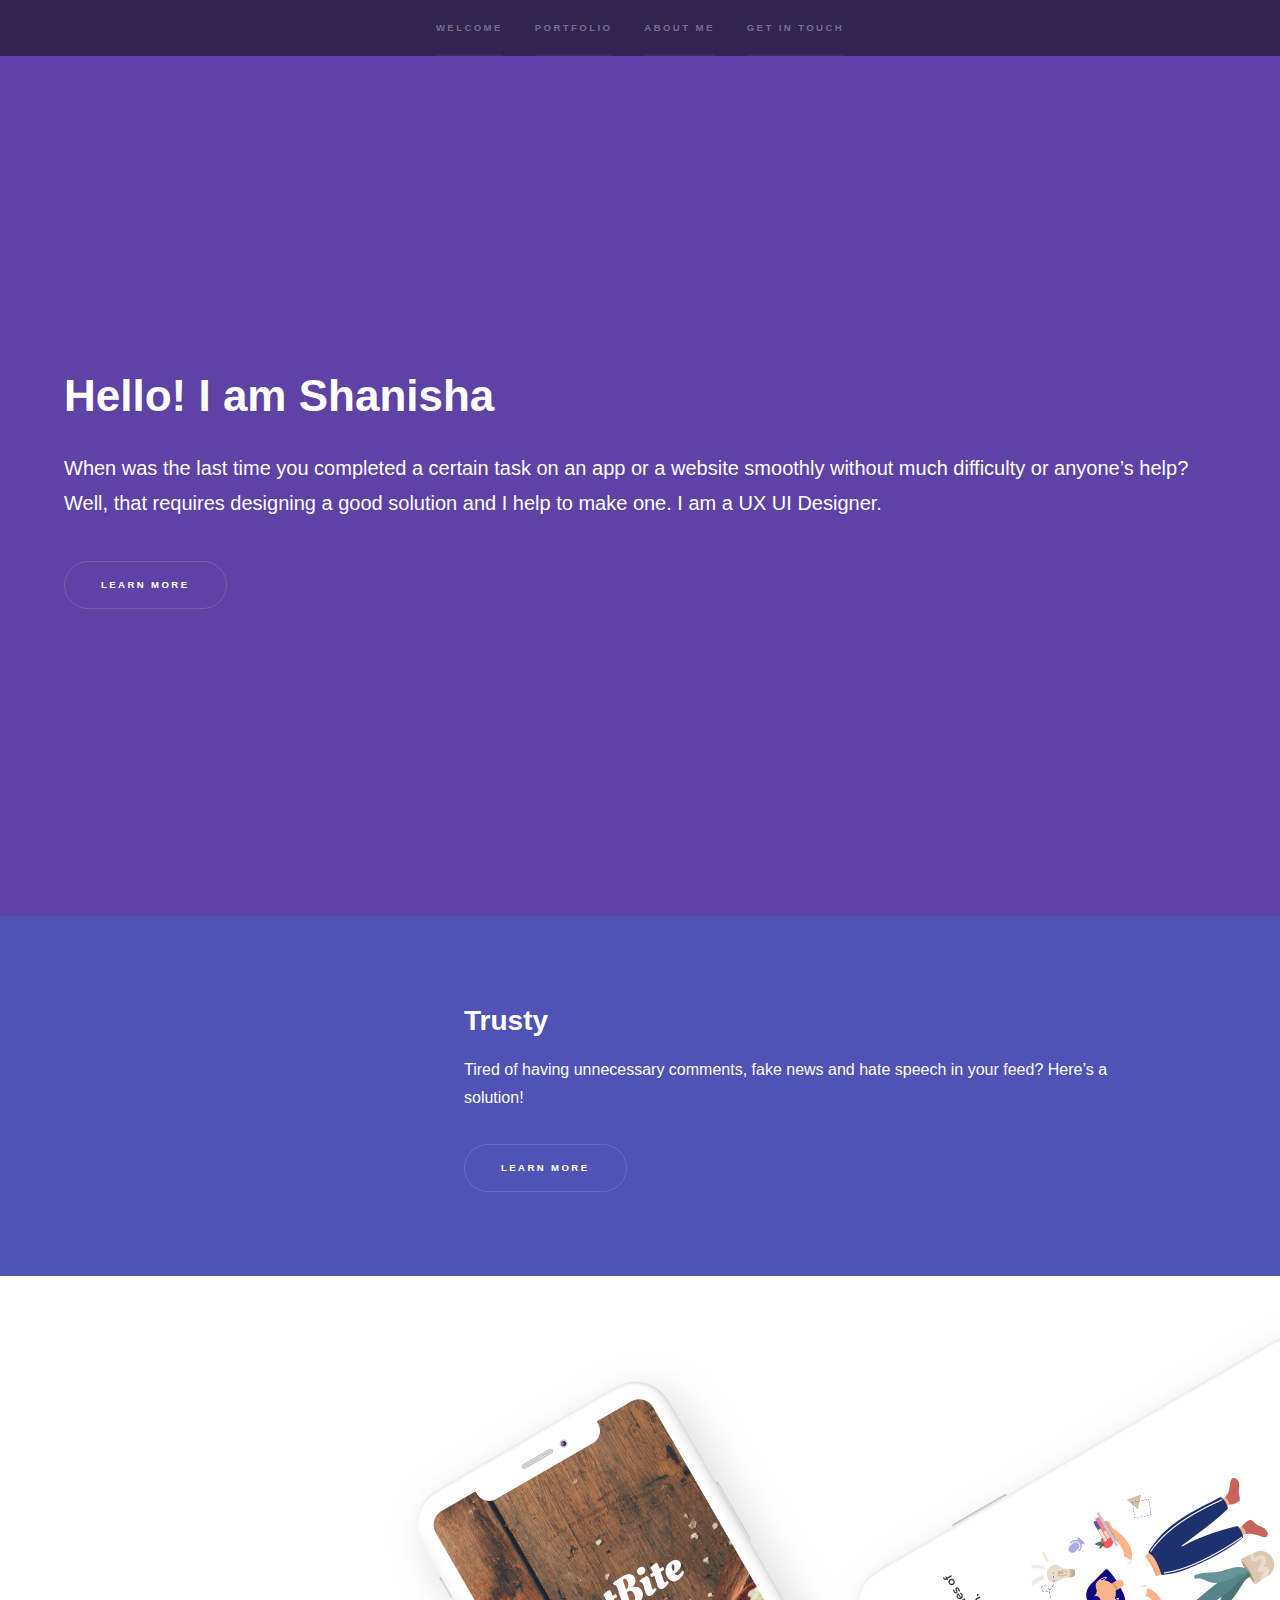
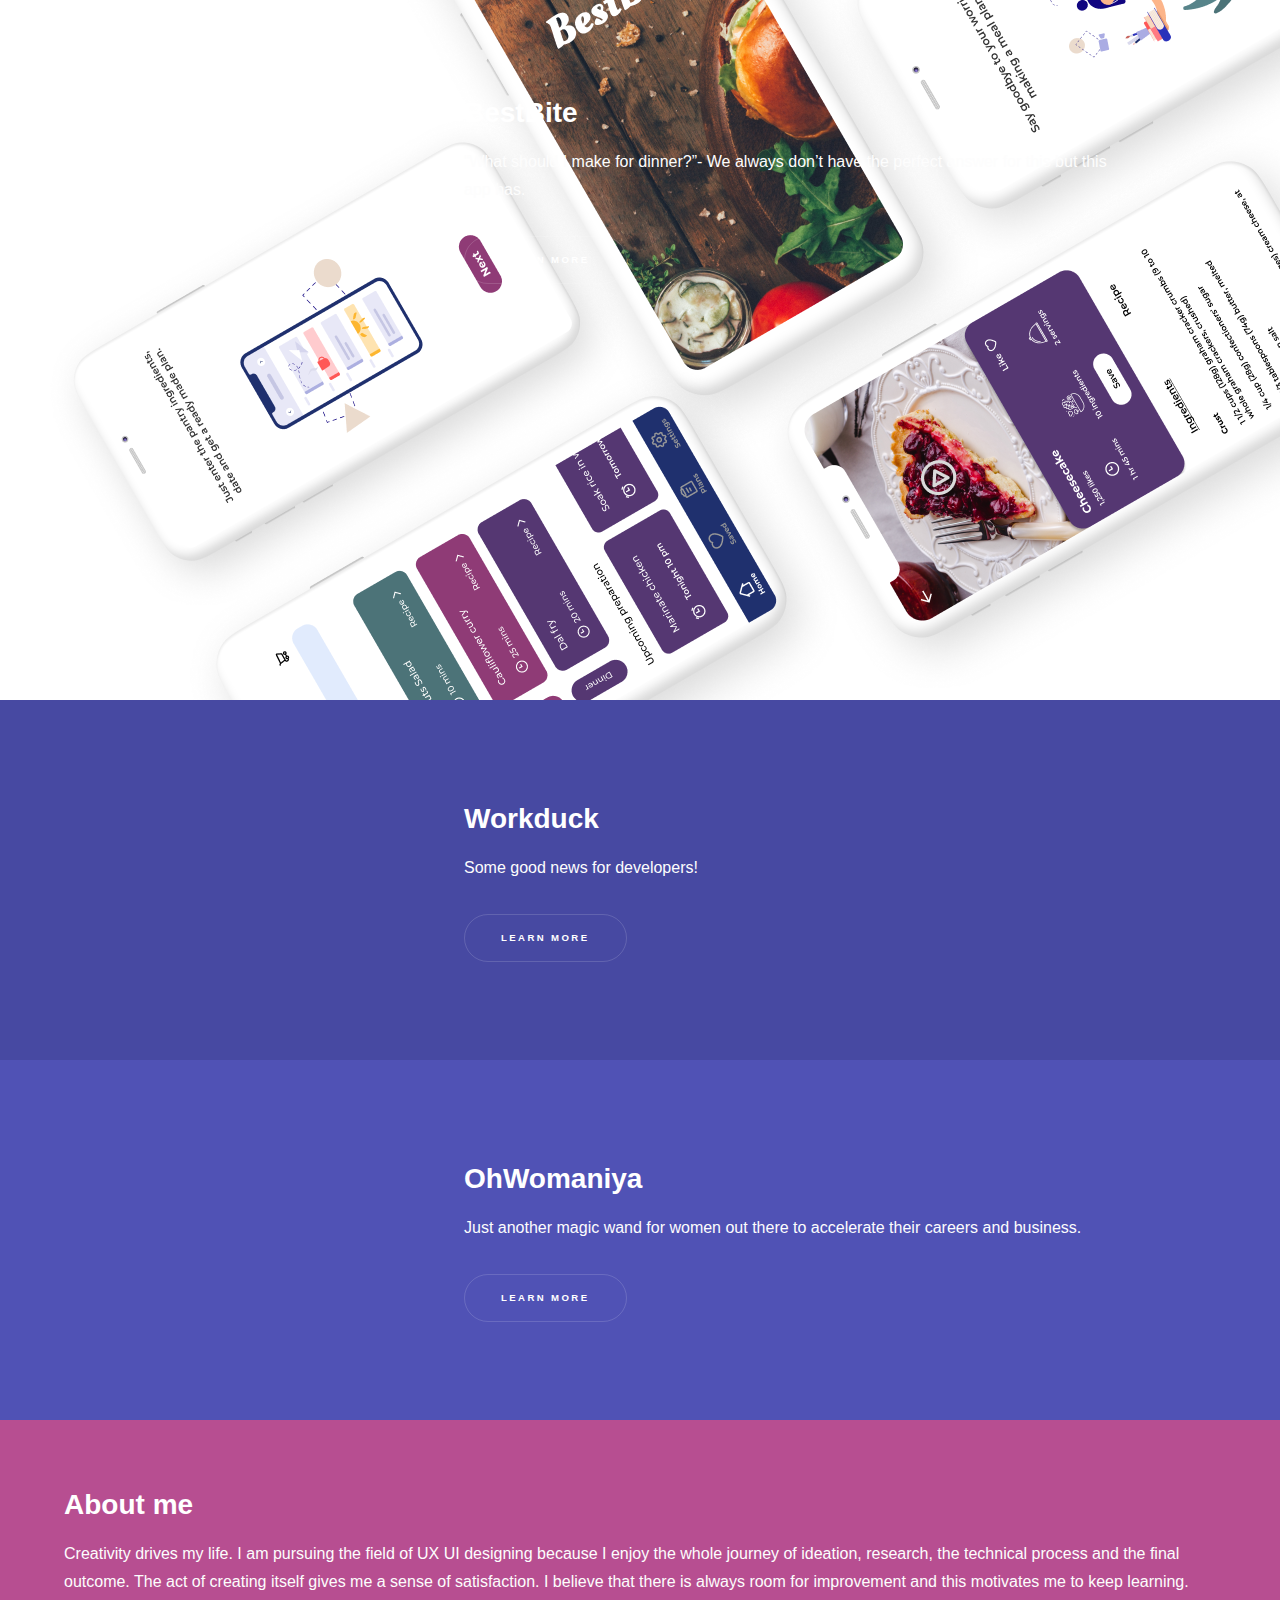
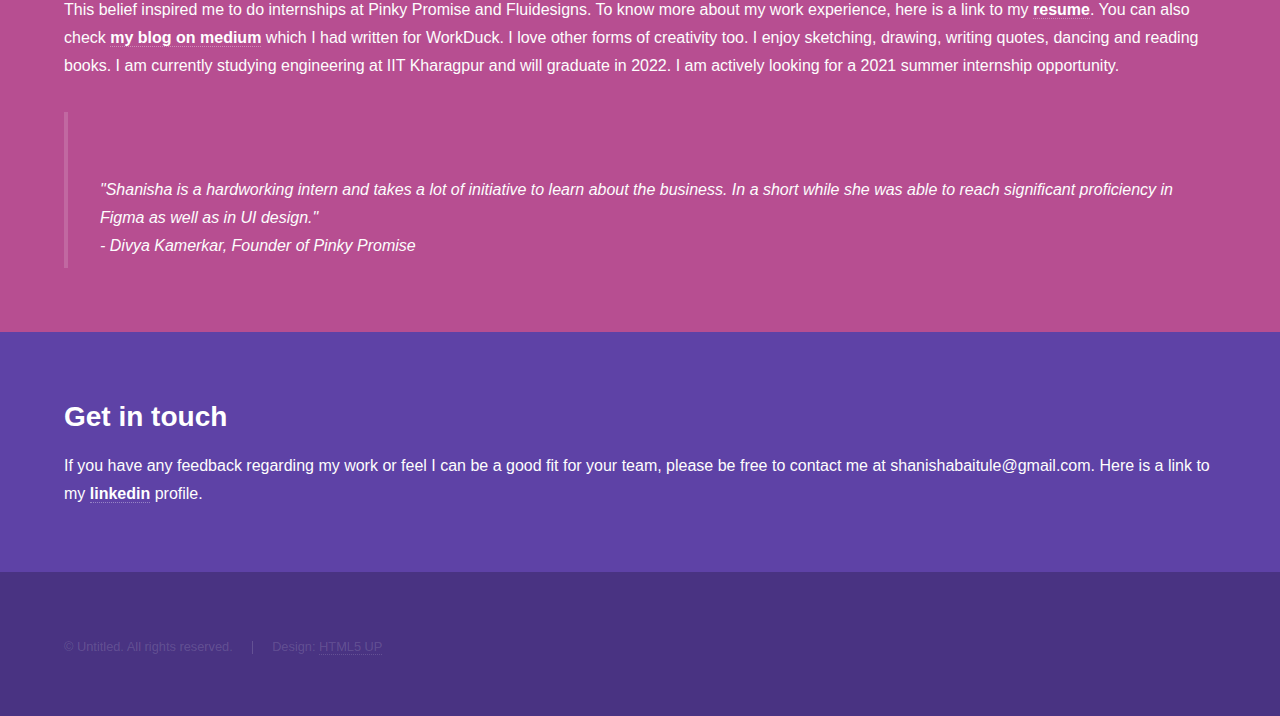
==== index.html @ c1f97429 "Update index.html" ====
<!DOCTYPE HTML>
<!--
	Hyperspace by HTML5 UP
	html5up.net | @n33co
	Free for personal and commercial use under the CCA 3.0 license (html5up.net/license)
-->
<html>
	<head>
		<title>Shanisha Baitule</title>
		<meta charset="utf-8" />
		<meta name="viewport" content="width=device-width, initial-scale=1" />
		<!--[if lte IE 8]><script src="assets/js/ie/html5shiv.js"></script><![endif]-->
		<link rel="stylesheet" href="assets/css/main.css" />
		<!--[if lte IE 9]><link rel="stylesheet" href="assets/css/ie9.css" /><![endif]-->
		<!--[if lte IE 8]><link rel="stylesheet" href="assets/css/ie8.css" /><![endif]-->
	</head>
	<body>

		<!-- Sidebar -->
			<section id="sidebar">
				<div class="inner">
					<nav>
						<ul>
							<li><a href="#intro">Welcome</a></li>
							<li><a href="#one">Portfolio</a></li>
							<li><a href="#two">About me</a></li>
							<li><a href="#three">Get in touch</a></li>
						</ul>
					</nav>
				</div>
			</section>

		<!-- Wrapper -->
			<div id="wrapper">

				<!-- Intro -->
					<section id="intro" class="wrapper style1 fullscreen fade-up">
						<div class="inner"> 
							<h1>Hello! I am Shanisha</h1>
							<p>When was the last time you completed a certain task on an app or a website smoothly without much difficulty or anyone’s help? Well, that requires designing a good solution and I help to make one. I am a UX UI Designer.</p>
							<ul class="actions">
								<li><a href="#one" class="button scrolly">Learn more</a></li>
							</ul>
						</div>
					</section>

				<!-- One -->
					<section id="one" class="wrapper style2 spotlights">
						<section>
							<a href="Trusty.html" class="image"><img src="images/HomeTrusty.jpg" alt="" data-position="center center" /></a>
							<div class="content">
								<div class="inner">
									<h2>Trusty</h2>
									<p>Tired of having unnecessary comments, fake news and hate speech in your feed? Here’s a solution!</p>
									<ul class="actions">
										<li><a href="Trusty.html" class="button">Learn more</a></li>
									</ul>
								</div>
							</div>
						</section>
						<section>
							<a href="BestBite.html"  class="image"><img src="images/App1.png" alt="" data-position="top center" /></a>
							<div class="content">
								<div class="inner">
									<h2>BestBite</h2>
									<p>“What should I make for dinner?”- We always don’t have the perfect answer for this but this app has.</p>
									<ul class="actions">
										<li><a href="BestBite.html" class="button">Learn more</a></li>
									</ul>
								</div>
							</div>
						</section>
						<section>
							<a href="WorkDuck.html" class="image"><img src="images/Macbook White (1).png" alt="" data-position="right" /></a>
							<div class="content">
								<div class="inner">
									<h2>Workduck</h2>
									<p>Some good news for developers!</p>
									<ul class="actions">
										<li><a href="Workduck.html" class="button">Learn more</a></li>
									</ul>
								</div>
							</div>
						</section>
						<section>
							<a href="OhWomaniya.html" class="image"><img src="images/OhWomaniya1.png" alt="" data-position="right" /></a>
							<div class="content">
								<div class="inner">
									<h2>OhWomaniya</h2>
									<p>Just another magic wand for women out there to accelerate their careers and business.</p>
									<ul class="actions">
										<li><a href="OhWomaniya.html" class="button">Learn more</a></li>
									</ul>
								</div>
							</div>
						</section>
					</section>

				<!-- Two -->
					<section id="two" class="wrapper style3 fade-up">
						<div class="inner">
							<h2>About me</h2>
							<p> Creativity drives my life.  I am pursuing the field of UX UI designing because I enjoy the whole journey of ideation, research, the technical process and the final outcome. The act of creating itself gives me a sense of satisfaction. I believe that there is always room for improvement and this motivates me to keep learning. This belief inspired me to do internships at Pinky Promise and Fluidesigns. To know more about my work experience, here is a link to my <a href="https://drive.google.com/file/d/1sDcihsfJRDYc0q8A2sJKr-WBlS_0KvGl/view?usp=sharing" target= "_blank"><b>resume</b></a>. You can also check <a href= https://medium.com/workduck-in/a-quick-checklist-for-ui-ad229005884d target= "_blank"><b>my blog on medium</b></a> which I had written for WorkDuck. I love other forms of creativity too. I enjoy sketching, drawing, writing quotes, dancing and reading books.
  I am currently studying engineering at IIT Kharagpur and will graduate in 2022. I am actively looking for a 2021 summer internship opportunity.</p>
							<blockquote><br></br>"Shanisha is a hardworking intern and takes a lot of initiative to learn about the business. In a short while she was able to reach significant proficiency in Figma as well as in UI design." <br> - Divya Kamerkar, Founder of Pinky Promise </br>
									</blockquote>
						</div>
					</section>

				<!-- Three -->
					<section id="three" class="wrapper style1 fade-up">
						<div class="inner">
							<h2>Get in touch</h2>
							<p>If you have any feedback regarding my work or feel I can be a good fit for your team, please be free to contact me at shanishabaitule@gmail.com. Here is a link to my <a href="https://www.linkedin.com/in/shanisha-baitule-70293215b/" target="_blank"><b>linkedin</b></a> profile.</p>
							
						</div>
					</section>

			</div>

		<!-- Footer -->
			<footer id="footer" class="wrapper style1-alt">
				<div class="inner">
					<ul class="menu">
						<li>&copy; Untitled. All rights reserved.</li><li>Design: <a href="http://html5up.net">HTML5 UP</a></li>
					</ul>
				</div>
			</footer>

		<!-- Scripts -->
			<script src="assets/js/jquery.min.js"></script>
			<script src="assets/js/jquery.scrollex.min.js"></script>
			<script src="assets/js/jquery.scrolly.min.js"></script>
			<script src="assets/js/skel.min.js"></script>
			<script src="assets/js/util.js"></script>
			<!--[if lte IE 8]><script src="assets/js/ie/respond.min.js"></script><![endif]-->
			<script src="assets/js/main.js"></script>

	</body>
</html>
---- assets/css/main.css ----
@import url(font-awesome.min.css);

/*
	Hyperspace by HTML5 UP
	html5up.net | @n33co
	Free for personal and commercial use under the CCA 3.0 license (html5up.net/license)
*/

/* Reset */

	html, body, div, span, applet, object, iframe, h1, h2, h3, h4, h5, h6, p, blockquote, pre, a, abbr, acronym, address, big, cite, code, del, dfn, em, img, ins, kbd, q, s, samp, small, strike, strong, sub, sup, tt, var, b, u, i, center, dl, dt, dd, ol, ul, li, fieldset, form, label, legend, table, caption, tbody, tfoot, thead, tr, th, td, article, aside, canvas, details, embed, figure, figcaption, footer, header, hgroup, menu, nav, output, ruby, section, summary, time, mark, audio, video {
		margin: 0;
		padding: 0;
		border: 0;
		font-size: 100%;
		font: inherit;
		vertical-align: baseline;
	}

	article, aside, details, figcaption, figure, footer, header, hgroup, menu, nav, section {
		display: block;
	}

	body {
		line-height: 1;
	}

	ol, ul {
		list-style: none;
	}

	blockquote, q {
		quotes: none;
	}

	blockquote:before, blockquote:after, q:before, q:after {
		content: '';
		content: none;
	}

	table {
		border-collapse: collapse;
		border-spacing: 0;
	}

	body {
		-webkit-text-size-adjust: none;
	}

/* Box Model */

	*, *:before, *:after {
		-moz-box-sizing: border-box;
		-webkit-box-sizing: border-box;
		box-sizing: border-box;
	}

/* Grid */

	.row {
		border-bottom: solid 1px transparent;
		-moz-box-sizing: border-box;
		-webkit-box-sizing: border-box;
		box-sizing: border-box;
	}

	.row > * {
		float: left;
		-moz-box-sizing: border-box;
		-webkit-box-sizing: border-box;
		box-sizing: border-box;
	}

	.row:after, .row:before {
		content: '';
		display: block;
		clear: both;
		height: 0;
	}

	.row.uniform > * > :first-child {
		margin-top: 0;
	}

	.row.uniform > * > :last-child {
		margin-bottom: 0;
	}

	.row.\30 \25 > * {
		padding: 0 0 0 0em;
	}

	.row.\30 \25 {
		margin: 0 0 -1px 0em;
	}

	.row.uniform.\30 \25 > * {
		padding: 0em 0 0 0em;
	}

	.row.uniform.\30 \25 {
		margin: 0em 0 -1px 0em;
	}

	.row > * {
		padding: 0 0 0 1.5em;
	}

	.row {
		margin: 0 0 -1px -1.5em;
	}

	.row.uniform > * {
		padding: 1.5em 0 0 1.5em;
	}

	.row.uniform {
		margin: -1.5em 0 -1px -1.5em;
	}

	.row.\32 00\25 > * {
		padding: 0 0 0 3em;
	}

	.row.\32 00\25 {
		margin: 0 0 -1px -3em;
	}

	.row.uniform.\32 00\25 > * {
		padding: 3em 0 0 3em;
	}

	.row.uniform.\32 00\25 {
		margin: -3em 0 -1px -3em;
	}

	.row.\31 50\25 > * {
		padding: 0 0 0 2.25em;
	}

	.row.\31 50\25 {
		margin: 0 0 -1px -2.25em;
	}

	.row.uniform.\31 50\25 > * {
		padding: 2.25em 0 0 2.25em;
	}

	.row.uniform.\31 50\25 {
		margin: -2.25em 0 -1px -2.25em;
	}

	.row.\35 0\25 > * {
		padding: 0 0 0 0.75em;
	}

	.row.\35 0\25 {
		margin: 0 0 -1px -0.75em;
	}

	.row.uniform.\35 0\25 > * {
		padding: 0.75em 0 0 0.75em;
	}

	.row.uniform.\35 0\25 {
		margin: -0.75em 0 -1px -0.75em;
	}

	.row.\32 5\25 > * {
		padding: 0 0 0 0.375em;
	}

	.row.\32 5\25 {
		margin: 0 0 -1px -0.375em;
	}

	.row.uniform.\32 5\25 > * {
		padding: 0.375em 0 0 0.375em;
	}

	.row.uniform.\32 5\25 {
		margin: -0.375em 0 -1px -0.375em;
	}

	.\31 2u, .\31 2u\24 {
		width: 100%;
		clear: none;
		margin-left: 0;
	}

	.\31 1u, .\31 1u\24 {
		width: 91.6666666667%;
		clear: none;
		margin-left: 0;
	}

	.\31 0u, .\31 0u\24 {
		width: 83.3333333333%;
		clear: none;
		margin-left: 0;
	}

	.\39 u, .\39 u\24 {
		width: 75%;
		clear: none;
		margin-left: 0;
	}

	.\38 u, .\38 u\24 {
		width: 66.6666666667%;
		clear: none;
		margin-left: 0;
	}

	.\37 u, .\37 u\24 {
		width: 58.3333333333%;
		clear: none;
		margin-left: 0;
	}

	.\36 u, .\36 u\24 {
		width: 50%;
		clear: none;
		margin-left: 0;
	}

	.\35 u, .\35 u\24 {
		width: 41.6666666667%;
		clear: none;
		margin-left: 0;
	}

	.\34 u, .\34 u\24 {
		width: 33.3333333333%;
		clear: none;
		margin-left: 0;
	}

	.\33 u, .\33 u\24 {
		width: 25%;
		clear: none;
		margin-left: 0;
	}

	.\32 u, .\32 u\24 {
		width: 16.6666666667%;
		clear: none;
		margin-left: 0;
	}

	.\31 u, .\31 u\24 {
		width: 8.3333333333%;
		clear: none;
		margin-left: 0;
	}

	.\31 2u\24 + *,
	.\31 1u\24 + *,
	.\31 0u\24 + *,
	.\39 u\24 + *,
	.\38 u\24 + *,
	.\37 u\24 + *,
	.\36 u\24 + *,
	.\35 u\24 + *,
	.\34 u\24 + *,
	.\33 u\24 + *,
	.\32 u\24 + *,
	.\31 u\24 + * {
		clear: left;
	}

	.\-11u {
		margin-left: 91.66667%;
	}

	.\-10u {
		margin-left: 83.33333%;
	}

	.\-9u {
		margin-left: 75%;
	}

	.\-8u {
		margin-left: 66.66667%;
	}

	.\-7u {
		margin-left: 58.33333%;
	}

	.\-6u {
		margin-left: 50%;
	}

	.\-5u {
		margin-left: 41.66667%;
	}

	.\-4u {
		margin-left: 33.33333%;
	}

	.\-3u {
		margin-left: 25%;
	}

	.\-2u {
		margin-left: 16.66667%;
	}

	.\-1u {
		margin-left: 8.33333%;
	}

	@media screen and (max-width: 1680px) {

		.row > * {
			padding: 0 0 0 1.5em;
		}

		.row {
			margin: 0 0 -1px -1.5em;
		}

		.row.uniform > * {
			padding: 1.5em 0 0 1.5em;
		}

		.row.uniform {
			margin: -1.5em 0 -1px -1.5em;
		}

		.row.\32 00\25 > * {
			padding: 0 0 0 3em;
		}

		.row.\32 00\25 {
			margin: 0 0 -1px -3em;
		}

		.row.uniform.\32 00\25 > * {
			padding: 3em 0 0 3em;
		}

		.row.uniform.\32 00\25 {
			margin: -3em 0 -1px -3em;
		}

		.row.\31 50\25 > * {
			padding: 0 0 0 2.25em;
		}

		.row.\31 50\25 {
			margin: 0 0 -1px -2.25em;
		}

		.row.uniform.\31 50\25 > * {
			padding: 2.25em 0 0 2.25em;
		}

		.row.uniform.\31 50\25 {
			margin: -2.25em 0 -1px -2.25em;
		}

		.row.\35 0\25 > * {
			padding: 0 0 0 0.75em;
		}

		.row.\35 0\25 {
			margin: 0 0 -1px -0.75em;
		}

		.row.uniform.\35 0\25 > * {
			padding: 0.75em 0 0 0.75em;
		}

		.row.uniform.\35 0\25 {
			margin: -0.75em 0 -1px -0.75em;
		}

		.row.\32 5\25 > * {
			padding: 0 0 0 0.375em;
		}

		.row.\32 5\25 {
			margin: 0 0 -1px -0.375em;
		}

		.row.uniform.\32 5\25 > * {
			padding: 0.375em 0 0 0.375em;
		}

		.row.uniform.\32 5\25 {
			margin: -0.375em 0 -1px -0.375em;
		}

		.\31 2u\28xlarge\29, .\31 2u\24\28xlarge\29 {
			width: 100%;
			clear: none;
			margin-left: 0;
		}

		.\31 1u\28xlarge\29, .\31 1u\24\28xlarge\29 {
			width: 91.6666666667%;
			clear: none;
			margin-left: 0;
		}

		.\31 0u\28xlarge\29, .\31 0u\24\28xlarge\29 {
			width: 83.3333333333%;
			clear: none;
			margin-left: 0;
		}

		.\39 u\28xlarge\29, .\39 u\24\28xlarge\29 {
			width: 75%;
			clear: none;
			margin-left: 0;
		}

		.\38 u\28xlarge\29, .\38 u\24\28xlarge\29 {
			width: 66.6666666667%;
			clear: none;
			margin-left: 0;
		}

		.\37 u\28xlarge\29, .\37 u\24\28xlarge\29 {
			width: 58.3333333333%;
			clear: none;
			margin-left: 0;
		}

		.\36 u\28xlarge\29, .\36 u\24\28xlarge\29 {
			width: 50%;
			clear: none;
			margin-left: 0;
		}

		.\35 u\28xlarge\29, .\35 u\24\28xlarge\29 {
			width: 41.6666666667%;
			clear: none;
			margin-left: 0;
		}

		.\34 u\28xlarge\29, .\34 u\24\28xlarge\29 {
			width: 33.3333333333%;
			clear: none;
			margin-left: 0;
		}

		.\33 u\28xlarge\29, .\33 u\24\28xlarge\29 {
			width: 25%;
			clear: none;
			margin-left: 0;
		}

		.\32 u\28xlarge\29, .\32 u\24\28xlarge\29 {
			width: 16.6666666667%;
			clear: none;
			margin-left: 0;
		}

		.\31 u\28xlarge\29, .\31 u\24\28xlarge\29 {
			width: 8.3333333333%;
			clear: none;
			margin-left: 0;
		}

		.\31 2u\24\28xlarge\29 + *,
		.\31 1u\24\28xlarge\29 + *,
		.\31 0u\24\28xlarge\29 + *,
		.\39 u\24\28xlarge\29 + *,
		.\38 u\24\28xlarge\29 + *,
		.\37 u\24\28xlarge\29 + *,
		.\36 u\24\28xlarge\29 + *,
		.\35 u\24\28xlarge\29 + *,
		.\34 u\24\28xlarge\29 + *,
		.\33 u\24\28xlarge\29 + *,
		.\32 u\24\28xlarge\29 + *,
		.\31 u\24\28xlarge\29 + * {
			clear: left;
		}

		.\-11u\28xlarge\29 {
			margin-left: 91.66667%;
		}

		.\-10u\28xlarge\29 {
			margin-left: 83.33333%;
		}

		.\-9u\28xlarge\29 {
			margin-left: 75%;
		}

		.\-8u\28xlarge\29 {
			margin-left: 66.66667%;
		}

		.\-7u\28xlarge\29 {
			margin-left: 58.33333%;
		}

		.\-6u\28xlarge\29 {
			margin-left: 50%;
		}

		.\-5u\28xlarge\29 {
			margin-left: 41.66667%;
		}

		.\-4u\28xlarge\29 {
			margin-left: 33.33333%;
		}

		.\-3u\28xlarge\29 {
			margin-left: 25%;
		}

		.\-2u\28xlarge\29 {
			margin-left: 16.66667%;
		}

		.\-1u\28xlarge\29 {
			margin-left: 8.33333%;
		}

	}

	@media screen and (max-width: 1280px) {

		.row > * {
			padding: 0 0 0 1.5em;
		}

		.row {
			margin: 0 0 -1px -1.5em;
		}

		.row.uniform > * {
			padding: 1.5em 0 0 1.5em;
		}

		.row.uniform {
			margin: -1.5em 0 -1px -1.5em;
		}

		.row.\32 00\25 > * {
			padding: 0 0 0 3em;
		}

		.row.\32 00\25 {
			margin: 0 0 -1px -3em;
		}

		.row.uniform.\32 00\25 > * {
			padding: 3em 0 0 3em;
		}

		.row.uniform.\32 00\25 {
			margin: -3em 0 -1px -3em;
		}

		.row.\31 50\25 > * {
			padding: 0 0 0 2.25em;
		}

		.row.\31 50\25 {
			margin: 0 0 -1px -2.25em;
		}

		.row.uniform.\31 50\25 > * {
			padding: 2.25em 0 0 2.25em;
		}

		.row.uniform.\31 50\25 {
			margin: -2.25em 0 -1px -2.25em;
		}

		.row.\35 0\25 > * {
			padding: 0 0 0 0.75em;
		}

		.row.\35 0\25 {
			margin: 0 0 -1px -0.75em;
		}

		.row.uniform.\35 0\25 > * {
			padding: 0.75em 0 0 0.75em;
		}

		.row.uniform.\35 0\25 {
			margin: -0.75em 0 -1px -0.75em;
		}

		.row.\32 5\25 > * {
			padding: 0 0 0 0.375em;
		}

		.row.\32 5\25 {
			margin: 0 0 -1px -0.375em;
		}

		.row.uniform.\32 5\25 > * {
			padding: 0.375em 0 0 0.375em;
		}

		.row.uniform.\32 5\25 {
			margin: -0.375em 0 -1px -0.375em;
		}

		.\31 2u\28large\29, .\31 2u\24\28large\29 {
			width: 100%;
			clear: none;
			margin-left: 0;
		}

		.\31 1u\28large\29, .\31 1u\24\28large\29 {
			width: 91.6666666667%;
			clear: none;
			margin-left: 0;
		}

		.\31 0u\28large\29, .\31 0u\24\28large\29 {
			width: 83.3333333333%;
			clear: none;
			margin-left: 0;
		}

		.\39 u\28large\29, .\39 u\24\28large\29 {
			width: 75%;
			clear: none;
			margin-left: 0;
		}

		.\38 u\28large\29, .\38 u\24\28large\29 {
			width: 66.6666666667%;
			clear: none;
			margin-left: 0;
		}

		.\37 u\28large\29, .\37 u\24\28large\29 {
			width: 58.3333333333%;
			clear: none;
			margin-left: 0;
		}

		.\36 u\28large\29, .\36 u\24\28large\29 {
			width: 50%;
			clear: none;
			margin-left: 0;
		}

		.\35 u\28large\29, .\35 u\24\28large\29 {
			width: 41.6666666667%;
			clear: none;
			margin-left: 0;
		}

		.\34 u\28large\29, .\34 u\24\28large\29 {
			width: 33.3333333333%;
			clear: none;
			margin-left: 0;
		}

		.\33 u\28large\29, .\33 u\24\28large\29 {
			width: 25%;
			clear: none;
			margin-left: 0;
		}

		.\32 u\28large\29, .\32 u\24\28large\29 {
			width: 16.6666666667%;
			clear: none;
			margin-left: 0;
		}

		.\31 u\28large\29, .\31 u\24\28large\29 {
			width: 8.3333333333%;
			clear: none;
			margin-left: 0;
		}

		.\31 2u\24\28large\29 + *,
		.\31 1u\24\28large\29 + *,
		.\31 0u\24\28large\29 + *,
		.\39 u\24\28large\29 + *,
		.\38 u\24\28large\29 + *,
		.\37 u\24\28large\29 + *,
		.\36 u\24\28large\29 + *,
		.\35 u\24\28large\29 + *,
		.\34 u\24\28large\29 + *,
		.\33 u\24\28large\29 + *,
		.\32 u\24\28large\29 + *,
		.\31 u\24\28large\29 + * {
			clear: left;
		}

		.\-11u\28large\29 {
			margin-left: 91.66667%;
		}

		.\-10u\28large\29 {
			margin-left: 83.33333%;
		}

		.\-9u\28large\29 {
			margin-left: 75%;
		}

		.\-8u\28large\29 {
			margin-left: 66.66667%;
		}

		.\-7u\28large\29 {
			margin-left: 58.33333%;
		}

		.\-6u\28large\29 {
			margin-left: 50%;
		}

		.\-5u\28large\29 {
			margin-left: 41.66667%;
		}

		.\-4u\28large\29 {
			margin-left: 33.33333%;
		}

		.\-3u\28large\29 {
			margin-left: 25%;
		}

		.\-2u\28large\29 {
			margin-left: 16.66667%;
		}

		.\-1u\28large\29 {
			margin-left: 8.33333%;
		}

	}

	@media screen and (max-width: 980px) {

		.row > * {
			padding: 0 0 0 1.5em;
		}

		.row {
			margin: 0 0 -1px -1.5em;
		}

		.row.uniform > * {
			padding: 1.5em 0 0 1.5em;
		}

		.row.uniform {
			margin: -1.5em 0 -1px -1.5em;
		}

		.row.\32 00\25 > * {
			padding: 0 0 0 3em;
		}

		.row.\32 00\25 {
			margin: 0 0 -1px -3em;
		}

		.row.uniform.\32 00\25 > * {
			padding: 3em 0 0 3em;
		}

		.row.uniform.\32 00\25 {
			margin: -3em 0 -1px -3em;
		}

		.row.\31 50\25 > * {
			padding: 0 0 0 2.25em;
		}

		.row.\31 50\25 {
			margin: 0 0 -1px -2.25em;
		}

		.row.uniform.\31 50\25 > * {
			padding: 2.25em 0 0 2.25em;
		}

		.row.uniform.\31 50\25 {
			margin: -2.25em 0 -1px -2.25em;
		}

		.row.\35 0\25 > * {
			padding: 0 0 0 0.75em;
		}

		.row.\35 0\25 {
			margin: 0 0 -1px -0.75em;
		}

		.row.uniform.\35 0\25 > * {
			padding: 0.75em 0 0 0.75em;
		}

		.row.uniform.\35 0\25 {
			margin: -0.75em 0 -1px -0.75em;
		}

		.row.\32 5\25 > * {
			padding: 0 0 0 0.375em;
		}

		.row.\32 5\25 {
			margin: 0 0 -1px -0.375em;
		}

		.row.uniform.\32 5\25 > * {
			padding: 0.375em 0 0 0.375em;
		}

		.row.uniform.\32 5\25 {
			margin: -0.375em 0 -1px -0.375em;
		}

		.\31 2u\28medium\29, .\31 2u\24\28medium\29 {
			width: 100%;
			clear: none;
			margin-left: 0;
		}

		.\31 1u\28medium\29, .\31 1u\24\28medium\29 {
			width: 91.6666666667%;
			clear: none;
			margin-left: 0;
		}

		.\31 0u\28medium\29, .\31 0u\24\28medium\29 {
			width: 83.3333333333%;
			clear: none;
			margin-left: 0;
		}

		.\39 u\28medium\29, .\39 u\24\28medium\29 {
			width: 75%;
			clear: none;
			margin-left: 0;
		}

		.\38 u\28medium\29, .\38 u\24\28medium\29 {
			width: 66.6666666667%;
			clear: none;
			margin-left: 0;
		}

		.\37 u\28medium\29, .\37 u\24\28medium\29 {
			width: 58.3333333333%;
			clear: none;
			margin-left: 0;
		}

		.\36 u\28medium\29, .\36 u\24\28medium\29 {
			width: 50%;
			clear: none;
			margin-left: 0;
		}

		.\35 u\28medium\29, .\35 u\24\28medium\29 {
			width: 41.6666666667%;
			clear: none;
			margin-left: 0;
		}

		.\34 u\28medium\29, .\34 u\24\28medium\29 {
			width: 33.3333333333%;
			clear: none;
			margin-left: 0;
		}

		.\33 u\28medium\29, .\33 u\24\28medium\29 {
			width: 25%;
			clear: none;
			margin-left: 0;
		}

		.\32 u\28medium\29, .\32 u\24\28medium\29 {
			width: 16.6666666667%;
			clear: none;
			margin-left: 0;
		}

		.\31 u\28medium\29, .\31 u\24\28medium\29 {
			width: 8.3333333333%;
			clear: none;
			margin-left: 0;
		}

		.\31 2u\24\28medium\29 + *,
		.\31 1u\24\28medium\29 + *,
		.\31 0u\24\28medium\29 + *,
		.\39 u\24\28medium\29 + *,
		.\38 u\24\28medium\29 + *,
		.\37 u\24\28medium\29 + *,
		.\36 u\24\28medium\29 + *,
		.\35 u\24\28medium\29 + *,
		.\34 u\24\28medium\29 + *,
		.\33 u\24\28medium\29 + *,
		.\32 u\24\28medium\29 + *,
		.\31 u\24\28medium\29 + * {
			clear: left;
		}

		.\-11u\28medium\29 {
			margin-left: 91.66667%;
		}

		.\-10u\28medium\29 {
			margin-left: 83.33333%;
		}

		.\-9u\28medium\29 {
			margin-left: 75%;
		}

		.\-8u\28medium\29 {
			margin-left: 66.66667%;
		}

		.\-7u\28medium\29 {
			margin-left: 58.33333%;
		}

		.\-6u\28medium\29 {
			margin-left: 50%;
		}

		.\-5u\28medium\29 {
			margin-left: 41.66667%;
		}

		.\-4u\28medium\29 {
			margin-left: 33.33333%;
		}

		.\-3u\28medium\29 {
			margin-left: 25%;
		}

		.\-2u\28medium\29 {
			margin-left: 16.66667%;
		}

		.\-1u\28medium\29 {
			margin-left: 8.33333%;
		}

	}

	@media screen and (max-width: 736px) {

		.row > * {
			padding: 0 0 0 1.5em;
		}

		.row {
			margin: 0 0 -1px -1.5em;
		}

		.row.uniform > * {
			padding: 1.5em 0 0 1.5em;
		}

		.row.uniform {
			margin: -1.5em 0 -1px -1.5em;
		}

		.row.\32 00\25 > * {
			padding: 0 0 0 3em;
		}

		.row.\32 00\25 {
			margin: 0 0 -1px -3em;
		}

		.row.uniform.\32 00\25 > * {
			padding: 3em 0 0 3em;
		}

		.row.uniform.\32 00\25 {
			margin: -3em 0 -1px -3em;
		}

		.row.\31 50\25 > * {
			padding: 0 0 0 2.25em;
		}

		.row.\31 50\25 {
			margin: 0 0 -1px -2.25em;
		}

		.row.uniform.\31 50\25 > * {
			padding: 2.25em 0 0 2.25em;
		}

		.row.uniform.\31 50\25 {
			margin: -2.25em 0 -1px -2.25em;
		}

		.row.\35 0\25 > * {
			padding: 0 0 0 0.75em;
		}

		.row.\35 0\25 {
			margin: 0 0 -1px -0.75em;
		}

		.row.uniform.\35 0\25 > * {
			padding: 0.75em 0 0 0.75em;
		}

		.row.uniform.\35 0\25 {
			margin: -0.75em 0 -1px -0.75em;
		}

		.row.\32 5\25 > * {
			padding: 0 0 0 0.375em;
		}

		.row.\32 5\25 {
			margin: 0 0 -1px -0.375em;
		}

		.row.uniform.\32 5\25 > * {
			padding: 0.375em 0 0 0.375em;
		}

		.row.uniform.\32 5\25 {
			margin: -0.375em 0 -1px -0.375em;
		}

		.\31 2u\28small\29, .\31 2u\24\28small\29 {
			width: 100%;
			clear: none;
			margin-left: 0;
		}

		.\31 1u\28small\29, .\31 1u\24\28small\29 {
			width: 91.6666666667%;
			clear: none;
			margin-left: 0;
		}

		.\31 0u\28small\29, .\31 0u\24\28small\29 {
			width: 83.3333333333%;
			clear: none;
			margin-left: 0;
		}

		.\39 u\28small\29, .\39 u\24\28small\29 {
			width: 75%;
			clear: none;
			margin-left: 0;
		}

		.\38 u\28small\29, .\38 u\24\28small\29 {
			width: 66.6666666667%;
			clear: none;
			margin-left: 0;
		}

		.\37 u\28small\29, .\37 u\24\28small\29 {
			width: 58.3333333333%;
			clear: none;
			margin-left: 0;
		}

		.\36 u\28small\29, .\36 u\24\28small\29 {
			width: 50%;
			clear: none;
			margin-left: 0;
		}

		.\35 u\28small\29, .\35 u\24\28small\29 {
			width: 41.6666666667%;
			clear: none;
			margin-left: 0;
		}

		.\34 u\28small\29, .\34 u\24\28small\29 {
			width: 33.3333333333%;
			clear: none;
			margin-left: 0;
		}

		.\33 u\28small\29, .\33 u\24\28small\29 {
			width: 25%;
			clear: none;
			margin-left: 0;
		}

		.\32 u\28small\29, .\32 u\24\28small\29 {
			width: 16.6666666667%;
			clear: none;
			margin-left: 0;
		}

		.\31 u\28small\29, .\31 u\24\28small\29 {
			width: 8.3333333333%;
			clear: none;
			margin-left: 0;
		}

		.\31 2u\24\28small\29 + *,
		.\31 1u\24\28small\29 + *,
		.\31 0u\24\28small\29 + *,
		.\39 u\24\28small\29 + *,
		.\38 u\24\28small\29 + *,
		.\37 u\24\28small\29 + *,
		.\36 u\24\28small\29 + *,
		.\35 u\24\28small\29 + *,
		.\34 u\24\28small\29 + *,
		.\33 u\24\28small\29 + *,
		.\32 u\24\28small\29 + *,
		.\31 u\24\28small\29 + * {
			clear: left;
		}

		.\-11u\28small\29 {
			margin-left: 91.66667%;
		}

		.\-10u\28small\29 {
			margin-left: 83.33333%;
		}

		.\-9u\28small\29 {
			margin-left: 75%;
		}

		.\-8u\28small\29 {
			margin-left: 66.66667%;
		}

		.\-7u\28small\29 {
			margin-left: 58.33333%;
		}

		.\-6u\28small\29 {
			margin-left: 50%;
		}

		.\-5u\28small\29 {
			margin-left: 41.66667%;
		}

		.\-4u\28small\29 {
			margin-left: 33.33333%;
		}

		.\-3u\28small\29 {
			margin-left: 25%;
		}

		.\-2u\28small\29 {
			margin-left: 16.66667%;
		}

		.\-1u\28small\29 {
			margin-left: 8.33333%;
		}

	}

	@media screen and (max-width: 480px) {

		.row > * {
			padding: 0 0 0 1.5em;
		}

		.row {
			margin: 0 0 -1px -1.5em;
		}

		.row.uniform > * {
			padding: 1.5em 0 0 1.5em;
		}

		.row.uniform {
			margin: -1.5em 0 -1px -1.5em;
		}

		.row.\32 00\25 > * {
			padding: 0 0 0 3em;
		}

		.row.\32 00\25 {
			margin: 0 0 -1px -3em;
		}

		.row.uniform.\32 00\25 > * {
			padding: 3em 0 0 3em;
		}

		.row.uniform.\32 00\25 {
			margin: -3em 0 -1px -3em;
		}

		.row.\31 50\25 > * {
			padding: 0 0 0 2.25em;
		}

		.row.\31 50\25 {
			margin: 0 0 -1px -2.25em;
		}

		.row.uniform.\31 50\25 > * {
			padding: 2.25em 0 0 2.25em;
		}

		.row.uniform.\31 50\25 {
			margin: -2.25em 0 -1px -2.25em;
		}

		.row.\35 0\25 > * {
			padding: 0 0 0 0.75em;
		}

		.row.\35 0\25 {
			margin: 0 0 -1px -0.75em;
		}

		.row.uniform.\35 0\25 > * {
			padding: 0.75em 0 0 0.75em;
		}

		.row.uniform.\35 0\25 {
			margin: -0.75em 0 -1px -0.75em;
		}

		.row.\32 5\25 > * {
			padding: 0 0 0 0.375em;
		}

		.row.\32 5\25 {
			margin: 0 0 -1px -0.375em;
		}

		.row.uniform.\32 5\25 > * {
			padding: 0.375em 0 0 0.375em;
		}

		.row.uniform.\32 5\25 {
			margin: -0.375em 0 -1px -0.375em;
		}

		.\31 2u\28xsmall\29, .\31 2u\24\28xsmall\29 {
			width: 100%;
			clear: none;
			margin-left: 0;
		}

		.\31 1u\28xsmall\29, .\31 1u\24\28xsmall\29 {
			width: 91.6666666667%;
			clear: none;
			margin-left: 0;
		}

		.\31 0u\28xsmall\29, .\31 0u\24\28xsmall\29 {
			width: 83.3333333333%;
			clear: none;
			margin-left: 0;
		}

		.\39 u\28xsmall\29, .\39 u\24\28xsmall\29 {
			width: 75%;
			clear: none;
			margin-left: 0;
		}

		.\38 u\28xsmall\29, .\38 u\24\28xsmall\29 {
			width: 66.6666666667%;
			clear: none;
			margin-left: 0;
		}

		.\37 u\28xsmall\29, .\37 u\24\28xsmall\29 {
			width: 58.3333333333%;
			clear: none;
			margin-left: 0;
		}

		.\36 u\28xsmall\29, .\36 u\24\28xsmall\29 {
			width: 50%;
			clear: none;
			margin-left: 0;
		}

		.\35 u\28xsmall\29, .\35 u\24\28xsmall\29 {
			width: 41.6666666667%;
			clear: none;
			margin-left: 0;
		}

		.\34 u\28xsmall\29, .\34 u\24\28xsmall\29 {
			width: 33.3333333333%;
			clear: none;
			margin-left: 0;
		}

		.\33 u\28xsmall\29, .\33 u\24\28xsmall\29 {
			width: 25%;
			clear: none;
			margin-left: 0;
		}

		.\32 u\28xsmall\29, .\32 u\24\28xsmall\29 {
			width: 16.6666666667%;
			clear: none;
			margin-left: 0;
		}

		.\31 u\28xsmall\29, .\31 u\24\28xsmall\29 {
			width: 8.3333333333%;
			clear: none;
			margin-left: 0;
		}

		.\31 2u\24\28xsmall\29 + *,
		.\31 1u\24\28xsmall\29 + *,
		.\31 0u\24\28xsmall\29 + *,
		.\39 u\24\28xsmall\29 + *,
		.\38 u\24\28xsmall\29 + *,
		.\37 u\24\28xsmall\29 + *,
		.\36 u\24\28xsmall\29 + *,
		.\35 u\24\28xsmall\29 + *,
		.\34 u\24\28xsmall\29 + *,
		.\33 u\24\28xsmall\29 + *,
		.\32 u\24\28xsmall\29 + *,
		.\31 u\24\28xsmall\29 + * {
			clear: left;
		}

		.\-11u\28xsmall\29 {
			margin-left: 91.66667%;
		}

		.\-10u\28xsmall\29 {
			margin-left: 83.33333%;
		}

		.\-9u\28xsmall\29 {
			margin-left: 75%;
		}

		.\-8u\28xsmall\29 {
			margin-left: 66.66667%;
		}

		.\-7u\28xsmall\29 {
			margin-left: 58.33333%;
		}

		.\-6u\28xsmall\29 {
			margin-left: 50%;
		}

		.\-5u\28xsmall\29 {
			margin-left: 41.66667%;
		}

		.\-4u\28xsmall\29 {
			margin-left: 33.33333%;
		}

		.\-3u\28xsmall\29 {
			margin-left: 25%;
		}

		.\-2u\28xsmall\29 {
			margin-left: 16.66667%;
		}

		.\-1u\28xsmall\29 {
			margin-left: 8.33333%;
		}

	}

	@media screen and (max-width: 360px) {

		.row > * {
			padding: 0 0 0 1.5em;
		}

		.row {
			margin: 0 0 -1px -1.5em;
		}

		.row.uniform > * {
			padding: 1.5em 0 0 1.5em;
		}

		.row.uniform {
			margin: -1.5em 0 -1px -1.5em;
		}

		.row.\32 00\25 > * {
			padding: 0 0 0 3em;
		}

		.row.\32 00\25 {
			margin: 0 0 -1px -3em;
		}

		.row.uniform.\32 00\25 > * {
			padding: 3em 0 0 3em;
		}

		.row.uniform.\32 00\25 {
			margin: -3em 0 -1px -3em;
		}

		.row.\31 50\25 > * {
			padding: 0 0 0 2.25em;
		}

		.row.\31 50\25 {
			margin: 0 0 -1px -2.25em;
		}

		.row.uniform.\31 50\25 > * {
			padding: 2.25em 0 0 2.25em;
		}

		.row.uniform.\31 50\25 {
			margin: -2.25em 0 -1px -2.25em;
		}

		.row.\35 0\25 > * {
			padding: 0 0 0 0.75em;
		}

		.row.\35 0\25 {
			margin: 0 0 -1px -0.75em;
		}

		.row.uniform.\35 0\25 > * {
			padding: 0.75em 0 0 0.75em;
		}

		.row.uniform.\35 0\25 {
			margin: -0.75em 0 -1px -0.75em;
		}

		.row.\32 5\25 > * {
			padding: 0 0 0 0.375em;
		}

		.row.\32 5\25 {
			margin: 0 0 -1px -0.375em;
		}

		.row.uniform.\32 5\25 > * {
			padding: 0.375em 0 0 0.375em;
		}

		.row.uniform.\32 5\25 {
			margin: -0.375em 0 -1px -0.375em;
		}

		.\31 2u\28xxsmall\29, .\31 2u\24\28xxsmall\29 {
			width: 100%;
			clear: none;
			margin-left: 0;
		}

		.\31 1u\28xxsmall\29, .\31 1u\24\28xxsmall\29 {
			width: 91.6666666667%;
			clear: none;
			margin-left: 0;
		}

		.\31 0u\28xxsmall\29, .\31 0u\24\28xxsmall\29 {
			width: 83.3333333333%;
			clear: none;
			margin-left: 0;
		}

		.\39 u\28xxsmall\29, .\39 u\24\28xxsmall\29 {
			width: 75%;
			clear: none;
			margin-left: 0;
		}

		.\38 u\28xxsmall\29, .\38 u\24\28xxsmall\29 {
			width: 66.6666666667%;
			clear: none;
			margin-left: 0;
		}

		.\37 u\28xxsmall\29, .\37 u\24\28xxsmall\29 {
			width: 58.3333333333%;
			clear: none;
			margin-left: 0;
		}

		.\36 u\28xxsmall\29, .\36 u\24\28xxsmall\29 {
			width: 50%;
			clear: none;
			margin-left: 0;
		}

		.\35 u\28xxsmall\29, .\35 u\24\28xxsmall\29 {
			width: 41.6666666667%;
			clear: none;
			margin-left: 0;
		}

		.\34 u\28xxsmall\29, .\34 u\24\28xxsmall\29 {
			width: 33.3333333333%;
			clear: none;
			margin-left: 0;
		}

		.\33 u\28xxsmall\29, .\33 u\24\28xxsmall\29 {
			width: 25%;
			clear: none;
			margin-left: 0;
		}

		.\32 u\28xxsmall\29, .\32 u\24\28xxsmall\29 {
			width: 16.6666666667%;
			clear: none;
			margin-left: 0;
		}

		.\31 u\28xxsmall\29, .\31 u\24\28xxsmall\29 {
			width: 8.3333333333%;
			clear: none;
			margin-left: 0;
		}

		.\31 2u\24\28xxsmall\29 + *,
		.\31 1u\24\28xxsmall\29 + *,
		.\31 0u\24\28xxsmall\29 + *,
		.\39 u\24\28xxsmall\29 + *,
		.\38 u\24\28xxsmall\29 + *,
		.\37 u\24\28xxsmall\29 + *,
		.\36 u\24\28xxsmall\29 + *,
		.\35 u\24\28xxsmall\29 + *,
		.\34 u\24\28xxsmall\29 + *,
		.\33 u\24\28xxsmall\29 + *,
		.\32 u\24\28xxsmall\29 + *,
		.\31 u\24\28xxsmall\29 + * {
			clear: left;
		}

		.\-11u\28xxsmall\29 {
			margin-left: 91.66667%;
		}

		.\-10u\28xxsmall\29 {
			margin-left: 83.33333%;
		}

		.\-9u\28xxsmall\29 {
			margin-left: 75%;
		}

		.\-8u\28xxsmall\29 {
			margin-left: 66.66667%;
		}

		.\-7u\28xxsmall\29 {
			margin-left: 58.33333%;
		}

		.\-6u\28xxsmall\29 {
			margin-left: 50%;
		}

		.\-5u\28xxsmall\29 {
			margin-left: 41.66667%;
		}

		.\-4u\28xxsmall\29 {
			margin-left: 33.33333%;
		}

		.\-3u\28xxsmall\29 {
			margin-left: 25%;
		}

		.\-2u\28xxsmall\29 {
			margin-left: 16.66667%;
		}

		.\-1u\28xxsmall\29 {
			margin-left: 8.33333%;
		}

	}

/* Basic */

	@-ms-viewport {
		width: device-width;
	}

	body {
		-ms-overflow-style: scrollbar;
	}

	@media screen and (max-width: 480px) {

		html, body {
			min-width: 320px;
		}

	}

	body {
		background: #312450;
	}

		body.is-loading *, body.is-loading *:before, body.is-loading *:after {
			-moz-animation: none !important;
			-webkit-animation: none !important;
			-ms-animation: none !important;
			animation: none !important;
			-moz-transition: none !important;
			-webkit-transition: none !important;
			-ms-transition: none !important;
			transition: none !important;
		}

/* Type */

	body, input, select, textarea {
		color: rgba(255, 255, 255, 0.55);
		font-family: Arial, Helvetica, sans-serif;
		font-size: 16.5pt;
		font-weight: normal;
		line-height: 1.75;
	}

		@media screen and (max-width: 1680px) {

			body, input, select, textarea {
				font-size: 13pt;
			}

		}

		@media screen and (max-width: 1280px) {

			body, input, select, textarea {
				font-size: 12pt;
			}

		}

		@media screen and (max-width: 360px) {

			body, input, select, textarea {
				font-size: 11pt;
			}

		}

	a {
		-moz-transition: color 0.2s ease, border-bottom-color 0.2s ease;
		-webkit-transition: color 0.2s ease, border-bottom-color 0.2s ease;
		-ms-transition: color 0.2s ease, border-bottom-color 0.2s ease;
		transition: color 0.2s ease, border-bottom-color 0.2s ease;
		border-bottom: dotted 1px rgba(255, 255, 255, 0.35);
		color: inherit;
		text-decoration: none;
	}

		a:hover {
			border-bottom-color: transparent;
			color: #ffffff;
		}

	strong, b {
		color: #ffffff;
		font-weight: bold;
	}

	em, i {
		color: #fdfdfd;
		font-style: italic;
	}

	p {
		color: #fdfdfd;
		margin: 0 0 2em 0;
	}

	h1, h2, h3, h4, h5, h6 {
		color: #ffffff;
		font-weight: bold;
		line-height: 1.5;
		margin: 0 0 0.5em 0;
	}

		h1 a, h2 a, h3 a, h4 a, h5 a, h6 a {
			color: inherit;
			text-decoration: none;
		}

	h1 {
		font-size: 2.75em;
	}

		h1.major {
			margin: 0 0 1.3em 0;
			position: relative;
			padding-bottom: 0.35em;
		}

			h1.major:after {
				background-image: -moz-linear-gradient(to right, #5e42a6, #b74e91);
				background-image: -webkit-linear-gradient(to right, #5e42a6, #b74e91);
				background-image: -ms-linear-gradient(to right, #5e42a6, #b74e91);
				background-image: linear-gradient(to right, #5e42a6, #b74e91);
				-moz-transition: max-width 0.2s ease;
				-webkit-transition: max-width 0.2s ease;
				-ms-transition: max-width 0.2s ease;
				transition: max-width 0.2s ease;
				border-radius: 0.2em;
				bottom: 0;
				content: '';
				height: 0.05em;
				position: absolute;
				right: 0;
				width: 100%;
			}

	h2 {
		font-size: 1.75em;
	}

	h3 {
		font-size: 1.1em;
	}

	h4 {
		font-size: 1em;
	}

	h5 {
		font-size: 0.8em;
	}

	h6 {
		font-size: 0.6em;
	}

	@media screen and (max-width: 736px) {

		h1 {
			font-size: 2em;
		}

		h2 {
			font-size: 1.25em;
		}

		h3 {
			font-size: 1em;
		}

		h4 {
			font-size: 0.8em;
		}

		h5 {
			font-size: 0.6em;
		}

		h6 {
			font-size: 0.6em;
		}

	}

	sub {
		font-size: 0.8em;
		position: relative;
		top: 0.5em;
	}

	sup {
		font-size: 0.8em;
		position: relative;
		top: -0.5em;
	}

	blockquote {
		border-left: solid 4px rgba(255, 255, 255, 0.15);
		color: #fdfdfd;
		font-style: italic;
		margin: 0 0 2em 0;
		padding: 0.5em 0 0.5em 2em;
	}

	code {
		background: rgba(255, 255, 255, 0.05);
		border-radius: 0.25em;
		border: solid 1px rgba(255, 255, 255, 0.15);
		font-family: "Courier New", monospace;
		font-size: 0.9em;
		margin: 0 0.25em;
		padding: 0.25em 0.65em;
	}

	pre {
		-webkit-overflow-scrolling: touch;
		font-family: "Courier New", monospace;
		font-size: 0.9em;
		margin: 0 0 2em 0;
	}

		pre code {
			display: block;
			line-height: 1.75em;
			padding: 1em 1.5em;
			overflow-x: auto;
		}

	hr {
		border: 0;
		border-bottom: solid 1px rgba(255, 255, 255, 0.15);
		margin: 2em 0;
	}

		hr.major {
			margin: 3em 0;
		}

	.align-left {
		text-align: left;
	}

	.align-center {
		text-align: center;
	}

	.align-right {
		text-align: right;
	}

/* Box */

	.box {
		border-radius: 0.25em;
		border: solid 1px rgba(255, 255, 255, 0.15);
		margin-bottom: 2em;
		padding: 1.5em;
	}

		.box > :last-child,
		.box > :last-child > :last-child,
		.box > :last-child > :last-child > :last-child {
			margin-bottom: 0;
		}

		.box.alt {
			border: 0;
			border-radius: 0;
			padding: 0;
		}

/* Button */

	input[type="submit"],
	input[type="reset"],
	input[type="button"],
	button,
	.button {
		-moz-appearance: none;
		-webkit-appearance: none;
		-ms-appearance: none;
		appearance: none;
		-moz-transition: border-color 0.2s ease;
		-webkit-transition: border-color 0.2s ease;
		-ms-transition: border-color 0.2s ease;
		transition: border-color 0.2s ease;
		background-color: transparent;
		border: solid 1px !important;
		border-color: rgba(255, 255, 255, 0.15) !important;
		border-radius: 3em;
		color: #ffffff !important;
		cursor: pointer;
		display: inline-block;
		font-size: 0.6em;
		font-weight: bold;
		height: calc(4.75em + 2px);
		letter-spacing: 0.25em;
		line-height: 4.75em;
		outline: 0;
		padding: 0 3.75em;
		position: relative;
		text-align: center;
		text-decoration: none;
		text-transform: uppercase;
		white-space: nowrap;
	}

		input[type="submit"]:after,
		input[type="reset"]:after,
		input[type="button"]:after,
		button:after,
		.button:after {
			-moz-transform: scale(0.25);
			-webkit-transform: scale(0.25);
			-ms-transform: scale(0.25);
			transform: scale(0.25);
			-moz-pointer-events: none;
			-webkit-pointer-events: none;
			-ms-pointer-events: none;
			pointer-events: none;
			-moz-transition: opacity 0.2s ease, -moz-transform 0.2s ease;
			-webkit-transition: opacity 0.2s ease, -webkit-transform 0.2s ease;
			-ms-transition: opacity 0.2s ease, -ms-transform 0.2s ease;
			transition: opacity 0.2s ease, transform 0.2s ease;
			background: #ffffff;
			border-radius: 3em;
			content: '';
			height: 100%;
			left: 0;
			opacity: 0;
			position: absolute;
			top: 0;
			width: 100%;
		}

		input[type="submit"].icon:before,
		input[type="reset"].icon:before,
		input[type="button"].icon:before,
		button.icon:before,
		.button.icon:before {
			margin-right: 0.75em;
		}

		input[type="submit"].fit,
		input[type="reset"].fit,
		input[type="button"].fit,
		button.fit,
		.button.fit {
			display: block;
			margin: 0 0 1em 0;
			width: 100%;
		}

		input[type="submit"].small,
		input[type="reset"].small,
		input[type="button"].small,
		button.small,
		.button.small {
			font-size: 0.4em;
		}

		input[type="submit"].big,
		input[type="reset"].big,
		input[type="button"].big,
		button.big,
		.button.big {
			font-size: 0.8em;
		}

		input[type="submit"].special,
		input[type="reset"].special,
		input[type="button"].special,
		button.special,
		.button.special {
			background-color: #ffffff;
			color: #312450 !important;
		}

			input[type="submit"].special:after,
			input[type="reset"].special:after,
			input[type="button"].special:after,
			button.special:after,
			.button.special:after {
				display: none;
			}

		input[type="submit"].disabled, input[type="submit"]:disabled,
		input[type="reset"].disabled,
		input[type="reset"]:disabled,
		input[type="button"].disabled,
		input[type="button"]:disabled,
		button.disabled,
		button:disabled,
		.button.disabled,
		.button:disabled {
			cursor: default;
			opacity: 0.5;
			-moz-pointer-events: none;
			-webkit-pointer-events: none;
			-ms-pointer-events: none;
			pointer-events: none;
		}

		input[type="submit"]:hover,
		input[type="reset"]:hover,
		input[type="button"]:hover,
		button:hover,
		.button:hover {
			border-color: rgba(255, 255, 255, 0.55) !important;
		}

			input[type="submit"]:hover:after,
			input[type="reset"]:hover:after,
			input[type="button"]:hover:after,
			button:hover:after,
			.button:hover:after {
				opacity: 0.05;
				-moz-transform: scale(1);
				-webkit-transform: scale(1);
				-ms-transform: scale(1);
				transform: scale(1);
			}

			input[type="submit"]:hover:active,
			input[type="reset"]:hover:active,
			input[type="button"]:hover:active,
			button:hover:active,
			.button:hover:active {
				border-color: #ffffff !important;
			}

				input[type="submit"]:hover:active:after,
				input[type="reset"]:hover:active:after,
				input[type="button"]:hover:active:after,
				button:hover:active:after,
				.button:hover:active:after {
					opacity: 0.1;
				}

/* Features */

	.features {
		display: -moz-flex;
		display: -webkit-flex;
		display: -ms-flex;
		display: flex;
		-moz-flex-wrap: wrap;
		-webkit-flex-wrap: wrap;
		-ms-flex-wrap: wrap;
		flex-wrap: wrap;
		border-radius: 0.25em;
		border: solid 1px rgba(255, 255, 255, 0.15);
		background: rgba(255, 255, 255, 0.05);
		margin: 0 0 2em 0;
	}

		.features section {
			padding: 3.5em 3em 1em 7em ;
			width: 50%;
			border-top: solid 1px rgba(255, 255, 255, 0.15);
			position: relative;
		}

			.features section:nth-child(-n + 2) {
				border-top-width: 0;
			}

			.features section:nth-child(2n) {
				border-left: solid 1px rgba(255, 255, 255, 0.15);
			}

			.features section .icon {
				-moz-transition: opacity 0.5s ease, -moz-transform 0.5s ease;
				-webkit-transition: opacity 0.5s ease, -webkit-transform 0.5s ease;
				-ms-transition: opacity 0.5s ease, -ms-transform 0.5s ease;
				transition: opacity 0.5s ease, transform 0.5s ease;
				-moz-transition-delay: 1s;
				-webkit-transition-delay: 1s;
				-ms-transition-delay: 1s;
				transition-delay: 1s;
				-moz-transform: scale(1);
				-webkit-transform: scale(1);
				-ms-transform: scale(1);
				transform: scale(1);
				position: absolute;
				left: 3em;
				top: 3em;
				opacity: 1;
			}

			.features section:nth-child(1) .icon {
				-moz-transition-delay: 0.15s;
				-webkit-transition-delay: 0.15s;
				-ms-transition-delay: 0.15s;
				transition-delay: 0.15s;
			}

			.features section:nth-child(2) .icon {
				-moz-transition-delay: 0.3s;
				-webkit-transition-delay: 0.3s;
				-ms-transition-delay: 0.3s;
				transition-delay: 0.3s;
			}

			.features section:nth-child(3) .icon {
				-moz-transition-delay: 0.45s;
				-webkit-transition-delay: 0.45s;
				-ms-transition-delay: 0.45s;
				transition-delay: 0.45s;
			}

			.features section:nth-child(4) .icon {
				-moz-transition-delay: 0.6s;
				-webkit-transition-delay: 0.6s;
				-ms-transition-delay: 0.6s;
				transition-delay: 0.6s;
			}

			.features section:nth-child(5) .icon {
				-moz-transition-delay: 0.75s;
				-webkit-transition-delay: 0.75s;
				-ms-transition-delay: 0.75s;
				transition-delay: 0.75s;
			}

			.features section:nth-child(6) .icon {
				-moz-transition-delay: 0.9s;
				-webkit-transition-delay: 0.9s;
				-ms-transition-delay: 0.9s;
				transition-delay: 0.9s;
			}

			.features section:nth-child(7) .icon {
				-moz-transition-delay: 1.05s;
				-webkit-transition-delay: 1.05s;
				-ms-transition-delay: 1.05s;
				transition-delay: 1.05s;
			}

			.features section:nth-child(8) .icon {
				-moz-transition-delay: 1.2s;
				-webkit-transition-delay: 1.2s;
				-ms-transition-delay: 1.2s;
				transition-delay: 1.2s;
			}

			.features section:nth-child(9) .icon {
				-moz-transition-delay: 1.35s;
				-webkit-transition-delay: 1.35s;
				-ms-transition-delay: 1.35s;
				transition-delay: 1.35s;
			}

			.features section:nth-child(10) .icon {
				-moz-transition-delay: 1.5s;
				-webkit-transition-delay: 1.5s;
				-ms-transition-delay: 1.5s;
				transition-delay: 1.5s;
			}

			.features section:nth-child(11) .icon {
				-moz-transition-delay: 1.65s;
				-webkit-transition-delay: 1.65s;
				-ms-transition-delay: 1.65s;
				transition-delay: 1.65s;
			}

			.features section:nth-child(12) .icon {
				-moz-transition-delay: 1.8s;
				-webkit-transition-delay: 1.8s;
				-ms-transition-delay: 1.8s;
				transition-delay: 1.8s;
			}

			.features section:nth-child(13) .icon {
				-moz-transition-delay: 1.95s;
				-webkit-transition-delay: 1.95s;
				-ms-transition-delay: 1.95s;
				transition-delay: 1.95s;
			}

			.features section:nth-child(14) .icon {
				-moz-transition-delay: 2.1s;
				-webkit-transition-delay: 2.1s;
				-ms-transition-delay: 2.1s;
				transition-delay: 2.1s;
			}

			.features section:nth-child(15) .icon {
				-moz-transition-delay: 2.25s;
				-webkit-transition-delay: 2.25s;
				-ms-transition-delay: 2.25s;
				transition-delay: 2.25s;
			}

			.features section:nth-child(16) .icon {
				-moz-transition-delay: 2.4s;
				-webkit-transition-delay: 2.4s;
				-ms-transition-delay: 2.4s;
				transition-delay: 2.4s;
			}

			.features section:nth-child(17) .icon {
				-moz-transition-delay: 2.55s;
				-webkit-transition-delay: 2.55s;
				-ms-transition-delay: 2.55s;
				transition-delay: 2.55s;
			}

			.features section:nth-child(18) .icon {
				-moz-transition-delay: 2.7s;
				-webkit-transition-delay: 2.7s;
				-ms-transition-delay: 2.7s;
				transition-delay: 2.7s;
			}

			.features section:nth-child(19) .icon {
				-moz-transition-delay: 2.85s;
				-webkit-transition-delay: 2.85s;
				-ms-transition-delay: 2.85s;
				transition-delay: 2.85s;
			}

			.features section:nth-child(20) .icon {
				-moz-transition-delay: 3.0s;
				-webkit-transition-delay: 3.0s;
				-ms-transition-delay: 3.0s;
				transition-delay: 3.0s;
			}

		.features.inactive section .icon {
			-moz-transform: scale(0.5);
			-webkit-transform: scale(0.5);
			-ms-transform: scale(0.5);
			transform: scale(0.5);
			opacity: 0;
		}

		@media screen and (max-width: 980px) {

			.features {
				display: block;
			}

				.features section {
					border-top-width: 1px !important;
					border-left-width: 0 !important;
					width: 100%;
				}

					.features section:first-child {
						border-top-width: 0 !important;
					}

		}

		@media screen and (max-width: 736px) {

			.features section {
				padding: 2.5em 1.5em 0.1em 5.5em ;
			}

				.features section .icon {
					left: 1.5em;
					top: 2em;
				}

		}

		@media screen and (max-width: 480px) {

			.features section {
				padding: 2em 1.5em 0.1em 1.5em ;
			}

				.features section .icon {
					left: 0;
					position: relative;
					top: 0;
				}

		}

/* Form */

	form {
		margin: 0 0 2em 0;
	}

		form .field {
			margin: 0 0 1em 0;
		}

			form .field.half {
				width: 50%;
				float: left;
				padding: 0 0 0 0.75em;
			}

				form .field.half.first {
					padding: 0 0.75em 0 0;
				}

		form > .actions {
			margin: 2em 0 0 0 !important;
		}

		@media screen and (max-width: 736px) {

			form .field.half {
				width: 100%;
				float: none;
				padding: 0;
			}

				form .field.half.first {
					padding: 0;
				}

		}

	label {
		color: #ffffff;
		font-weight: bold;
		line-height: 1.5;
		margin: 0 0 0.7em 0;
		display: block;
		font-size: 1.1em;
	}

	input[type="text"],
	input[type="password"],
	input[type="email"],
	input[type="tel"],
	select,
	textarea {
		-moz-appearance: none;
		-webkit-appearance: none;
		-ms-appearance: none;
		appearance: none;
		background: rgba(255, 255, 255, 0.05);
		border-radius: 0.25em;
		border: none;
		border: solid 1px rgba(255, 255, 255, 0.15);
		color: inherit;
		display: block;
		outline: 0;
		padding: 0 1em;
		text-decoration: none;
		width: 100%;
	}

		input[type="text"]:invalid,
		input[type="password"]:invalid,
		input[type="email"]:invalid,
		input[type="tel"]:invalid,
		select:invalid,
		textarea:invalid {
			box-shadow: none;
		}

		input[type="text"]:focus,
		input[type="password"]:focus,
		input[type="email"]:focus,
		input[type="tel"]:focus,
		select:focus,
		textarea:focus {
			border-color: #ffffff;
			box-shadow: 0 0 0 1px #ffffff;
		}

	.select-wrapper {
		text-decoration: none;
		display: block;
		position: relative;
	}

		.select-wrapper:before {
			-moz-osx-font-smoothing: grayscale;
			-webkit-font-smoothing: antialiased;
			font-family: FontAwesome;
			font-style: normal;
			font-weight: normal;
			text-transform: none !important;
		}

		.select-wrapper:before {
			color: rgba(255, 255, 255, 0.15);
			content: '\f078';
			display: block;
			height: 2.75em;
			line-height: 2.75em;
			pointer-events: none;
			position: absolute;
			right: 0;
			text-align: center;
			top: 0;
			width: 2.75em;
		}

		.select-wrapper select::-ms-expand {
			display: none;
		}

	select option {
		background-color: #312450;
		color: #ffffff;
	}

	input[type="text"],
	input[type="password"],
	input[type="email"],
	select {
		height: 2.75em;
	}

	textarea {
		padding: 0.75em 1em;
	}

		body.is-ie textarea {
			min-height: 10em;
		}

	input[type="checkbox"],
	input[type="radio"] {
		-moz-appearance: none;
		-webkit-appearance: none;
		-ms-appearance: none;
		appearance: none;
		display: block;
		float: left;
		margin-right: -2em;
		opacity: 0;
		width: 1em;
		z-index: -1;
	}

		input[type="checkbox"] + label,
		input[type="radio"] + label {
			text-decoration: none;
			color: rgba(255, 255, 255, 0.55);
			cursor: pointer;
			display: inline-block;
			font-size: 1em;
			font-weight: normal;
			padding-left: 2.4em;
			padding-right: 0.75em;
			position: relative;
		}

			input[type="checkbox"] + label:before,
			input[type="radio"] + label:before {
				-moz-osx-font-smoothing: grayscale;
				-webkit-font-smoothing: antialiased;
				font-family: FontAwesome;
				font-style: normal;
				font-weight: normal;
				text-transform: none !important;
			}

			input[type="checkbox"] + label:before,
			input[type="radio"] + label:before {
				background: rgba(255, 255, 255, 0.05);
				border-radius: 0.25em;
				border: solid 1px rgba(255, 255, 255, 0.15);
				content: '';
				display: inline-block;
				height: 1.65em;
				left: 0;
				line-height: 1.58125em;
				position: absolute;
				text-align: center;
				top: 0;
				width: 1.65em;
			}

		input[type="checkbox"]:checked + label:before,
		input[type="radio"]:checked + label:before {
			background: #ffffff;
			border-color: #ffffff;
			color: #b74e91;
			content: '\f00c';
		}

		input[type="checkbox"]:focus + label:before,
		input[type="radio"]:focus + label:before {
			border-color: #ffffff;
			box-shadow: 0 0 0 1px #ffffff;
		}

	input[type="checkbox"] + label:before {
		border-radius: 0.25em;
	}

	input[type="radio"] + label:before {
		border-radius: 100%;
	}

	::-webkit-input-placeholder {
		color: rgba(255, 255, 255, 0.35) !important;
		opacity: 1.0;
	}

	:-moz-placeholder {
		color: rgba(255, 255, 255, 0.35) !important;
		opacity: 1.0;
	}

	::-moz-placeholder {
		color: rgba(255, 255, 255, 0.35) !important;
		opacity: 1.0;
	}

	:-ms-input-placeholder {
		color: rgba(255, 255, 255, 0.35) !important;
		opacity: 1.0;
	}

	.formerize-placeholder {
		color: rgba(255, 255, 255, 0.35) !important;
		opacity: 1.0;
	}

/* Icon */

	.icon {
		text-decoration: none;
		border-bottom: none;
		position: relative;
	}

		.icon:before {
			-moz-osx-font-smoothing: grayscale;
			-webkit-font-smoothing: antialiased;
			font-family: FontAwesome;
			font-style: normal;
			font-weight: normal;
			text-transform: none !important;
		}

		.icon > .label {
			display: none;
		}

		.icon.major {
			width: 2.5em;
			height: 2.5em;
			display: block;
			background: #ffffff;
			border-radius: 100%;
			color: #312450;
			text-align: center;
			line-height: 2.5em;
			margin: 0 0 1.3em 0;
		}

			.icon.major:before {
				font-size: 1.25em;
			}

				.wrapper.style1 .icon.major:before {
					color: #5e42a6;
				}

				.wrapper.style1-alt .icon.major:before {
					color: #493382;
				}

				.wrapper.style2 .icon.major:before {
					color: #5052b5;
				}

				.wrapper.style2-alt .icon.major:before {
					color: #3e4094;
				}

				.wrapper.style3 .icon.major:before {
					color: #b74e91;
				}

				.wrapper.style3-alt .icon.major:before {
					color: #953d75;
				}

/* Image */

	.image {
		border-radius: 0.25em;
		border: 0;
		display: inline-block;
		position: relative;
	}

		.image img {
			border-radius: 0.25em;
			display: block;
		}

            
		.image.left, .image.right {
			max-width: 40%;
		}

			.image.left img, .image.right img {
				width: 100%;
			}

		.image.left {
			float: left;
			margin: 0 1.5em 1em 0;
			top: 0.25em;
		}

		.image.right {
			float: right;
			margin: 0 0 1em 1.5em;
			top: 0.25em;
		}

		.image.fit {
			display: block;
			margin: 0 0 2em 0;
			width: 100%;
		}

			.image.fit img {
				width: 100%;
			}

		.image.main {
			display: block;
			margin: 0 0 3em 0;
			width: 100%;
		}

			.image.main img {
				width: 100%;
			}

/* List */

	ol {
		list-style: decimal;
		margin: 0 0 2em 0;
		padding-left: 1.25em;
	}

		ol li {
			padding-left: 0.25em;
		}

	ul {
		list-style: disc;
		margin: 0 0 2em 0;
		padding-left: 1em;
	}

		ul li {
			padding-left: 0.5em;
		}

		ul.alt {
			list-style: none;
			padding-left: 0;
		}

			ul.alt li {
				border-top: solid 1px rgba(255, 255, 255, 0.15);
				padding: 0.5em 0;
			}

				ul.alt li:first-child {
					border-top: 0;
					padding-top: 0;
				}

		ul.icons {
			cursor: default;
			list-style: none;
			padding-left: 0;
		}

			ul.icons li {
				display: inline-block;
				padding: 0 0.75em 0 0;
			}

				ul.icons li:last-child {
					padding-right: 0;
				}

				ul.icons li > a, ul.icons li > span {
					border: 0;
					text-decoration: none;
				}

					ul.icons li > a:before, ul.icons li > span:before {
						-moz-osx-font-smoothing: grayscale;
						-webkit-font-smoothing: antialiased;
						font-family: FontAwesome;
						font-style: normal;
						font-weight: normal;
						text-transform: none !important;
					}

					ul.icons li > a .label, ul.icons li > span .label {
						display: none;
					}

		ul.actions {
			cursor: default;
			list-style: none;
			padding-left: 0;
		}

			ul.actions li {
				display: inline-block;
				padding: 0 1em 0 0;
				vertical-align: middle;
			}

				ul.actions li:last-child {
					padding-right: 0;
				}

			ul.actions.small li {
				padding: 0 0.5em 0 0;
			}

			ul.actions.vertical li {
				display: block;
				padding: 1em 0 0 0;
			}

				ul.actions.vertical li:first-child {
					padding-top: 0;
				}

				ul.actions.vertical li > * {
					margin-bottom: 0;
				}

			ul.actions.vertical.small li {
				padding: 0.5em 0 0 0;
			}

				ul.actions.vertical.small li:first-child {
					padding-top: 0;
				}

			ul.actions.fit {
				display: table;
				margin-left: -1em;
				padding: 0;
				table-layout: fixed;
				width: calc(100% + 1em);
			}

				ul.actions.fit li {
					display: table-cell;
					padding: 0 0 0 1em;
				}

					ul.actions.fit li > * {
						margin-bottom: 0;
					}

				ul.actions.fit.small {
					margin-left: -0.5em;
					width: calc(100% + 0.5em);
				}

					ul.actions.fit.small li {
						padding: 0 0 0 0.5em;
					}

			@media screen and (max-width: 480px) {

				ul.actions {
					margin: 0 0 2em 0;
				}

					ul.actions li {
						padding: 1em 0 0 0;
						display: block;
						text-align: center;
						width: 100%;
					}

						ul.actions li > * {
							width: 100%;
							margin: 0 !important;
						}

							ul.actions li > *.icon:before {
								margin-left: -2em;
							}

						ul.actions li .button {
							padding: 0;
						}

						ul.actions li:first-child {
							padding-top: 0;
						}

					ul.actions.small li {
						padding: 0.5em 0 0 0;
					}

						ul.actions.small li:first-child {
							padding-top: 0;
						}

			}

		ul.contact {
			list-style: none;
			padding: 0;
		}

			ul.contact > li {
				padding: 0;
				margin: 1.5em 0 0 0;
			}

				ul.contact > li:first-child {
					margin-top: 0;
				}

		ul.menu {
			list-style: none;
			padding: 0;
		}

			ul.menu > li {
				border-left: solid 1px rgba(255, 255, 255, 0.15);
				display: inline-block;
				line-height: 1;
				margin-left: 1.5em;
				padding: 0 0 0 1.5em;
			}

				ul.menu > li:first-child {
					border-left: 0;
					margin: 0;
					padding-left: 0;
				}

			@media screen and (max-width: 480px) {

				ul.menu > li {
					border-left: 0;
					display: block;
					line-height: inherit;
					margin: 0.5em 0 0 0;
					padding-left: 0;
				}

			}

	dl {
		margin: 0 0 2em 0;
	}

		dl dt {
			display: block;
			font-weight: bold;
			margin: 0 0 1em 0;
		}

		dl dd {
			margin-left: 2em;
		}

/* Section/Article */

	section.special, article.special {
		text-align: center;
	}

	header p {
		color: rgba(255, 255, 255, 0.35);
		position: relative;
		margin: 0 0 1.5em 0;
	}

	header h2 + p {
		font-size: 1.25em;
		margin-top: -1em;
		line-height: 1.5em;
	}

	header h3 + p {
		font-size: 1.1em;
		margin-top: -0.8em;
		line-height: 1.5em;
	}

	header h4 + p,
	header h5 + p,
	header h6 + p {
		font-size: 0.9em;
		margin-top: -0.6em;
		line-height: 1.5em;
	}

/* Split */

	.split {
		display: -moz-flex;
		display: -webkit-flex;
		display: -ms-flex;
		display: flex;
	}

		.split > * {
			width: calc(50% - 2.5em);
		}

		.split > :nth-child(2n - 1) {
			padding-right: 2.5em;
			border-right: solid 1px rgba(255, 255, 255, 0.15);
		}

		.split > :nth-child(2n) {
			padding-left: 2.5em;
		}

		.split.style1 > :nth-child(2n - 1) {
			width: calc(66.66666% - 2.5em);
		}

		.split.style1 > :nth-child(2n) {
			width: calc(33.33333% - 2.5em);
		}

		@media screen and (max-width: 1680px) {

			.split > * {
				width: calc(50% - 2em);
			}

			.split > :nth-child(2n - 1) {
				padding-right: 2em;
			}

			.split > :nth-child(2n) {
				padding-left: 2em;
			}

			.split.style1 > :nth-child(2n - 1) {
				width: calc(66.66666% - 2em);
			}

			.split.style1 > :nth-child(2n) {
				width: calc(33.33333% - 2em);
			}

		}

		@media screen and (max-width: 980px) {

			.split {
				display: block;
			}

				.split > * {
					border-top: solid 1px rgba(255, 255, 255, 0.15);
					margin: 4em 0 0 0;
					padding: 4em 0 0 0;
					width: 100% !important;
				}

				.split > :nth-child(2n - 1) {
					border-right: 0;
					padding-right: 0;
				}

				.split > :nth-child(2n) {
					padding-left: 0;
				}

				.split > :first-child {
					border-top: 0;
					margin-top: 0;
					padding-top: 0;
				}

		}

		@media screen and (max-width: 736px) {

			.split > * {
				margin: 3em 0 0 0;
				padding: 3em 0 0 0;
			}

		}

/* Spotlights */

	.spotlights > section {
		display: -moz-flex;
		display: -webkit-flex;
		display: -ms-flex;
		display: flex;
		-moz-flex-direction: row;
		-webkit-flex-direction: row;
		-ms-flex-direction: row;
		flex-direction: row;
		min-height: 22.5em;
	}

		body.is-ie .spotlights > section {
			min-height: 0;
		}

		.spotlights > section > .image {
			background-position: center center;
			background-size: cover;
			border-radius: 0;
			display: block;
			position: relative;
			width: 25em;
		}

			.spotlights > section > .image img {
				border-radius: 0;
				display: block;
			}

			.spotlights > section > .image:before {
				-moz-transition: opacity 1s ease;
				-webkit-transition: opacity 1s ease;
				-ms-transition: opacity 1s ease;
				transition: opacity 1s ease;
				background: rgba(49, 36, 80, 0.9);
				content: '';
				display: block;
				height: 100%;
				left: 0;
				opacity: 0;
				position: absolute;
				top: 0;
				width: 100%;
			}

		.spotlights > section > .content {
			padding: 4em 5em 2em 5em ;
			display: -moz-flex;
			display: -webkit-flex;
			display: -ms-flex;
			display: flex;
			-moz-flex-direction: column;
			-webkit-flex-direction: column;
			-ms-flex-direction: column;
			flex-direction: column;
			-moz-justify-content: center;
			-webkit-justify-content: center;
			-ms-justify-content: center;
			justify-content: center;
			width: 50em;
			-ms-flex: 1;
		}

			.spotlights > section > .content > .inner {
				-moz-transform: translateX(0) translateY(0);
				-webkit-transform: translateX(0) translateY(0);
				-ms-transform: translateX(0) translateY(0);
				transform: translateX(0) translateY(0);
				-moz-transition: opacity 1s ease, -moz-transform 1s ease;
				-webkit-transition: opacity 1s ease, -webkit-transform 1s ease;
				-ms-transition: opacity 1s ease, -ms-transform 1s ease;
				transition: opacity 1s ease, transform 1s ease;
				opacity: 1;
			}

		.spotlights > section:nth-child(2) {
			background-color: rgba(0, 0, 0, 0.05);
		}

		.spotlights > section:nth-child(3) {
			background-color: rgba(0, 0, 0, 0.1);
		}

		.spotlights > section.inactive > .image:before, body.is-loading .spotlights > section > .image:before {
			opacity: 1;
		}

		.spotlights > section.inactive > .content > .inner, body.is-loading .spotlights > section > .content > .inner {
			-moz-transform: translateX(-1em);
			-webkit-transform: translateX(-1em);
			-ms-transform: translateX(-1em);
			transform: translateX(-1em);
			opacity: 0;
		}

		@media screen and (max-width: 1680px) {

			.spotlights > section > .content {
				padding: 4em 4em 2em 4em ;
			}

		}

		@media screen and (max-width: 980px) {

			.spotlights > section {
				display: block;
			}

				.spotlights > section > .image {
					width: 100%;
					height: 50vh;
				}

				.spotlights > section > .content {
					width: 100%;
				}

				.spotlights > section.inactive > .content > .inner, body.is-loading .spotlights > section > .content > .inner {
					-moz-transform: translateY(1em);
					-webkit-transform: translateY(1em);
					-ms-transform: translateY(1em);
					transform: translateY(1em);
				}

		}

		@media screen and (max-width: 736px) {

			.spotlights > section > .image {
				height: 50vh;
				min-height: 15em;
			}

			.spotlights > section > .content {
				padding: 3em 2em 1em 2em ;
			}

		}

/* Table */

	.table-wrapper {
		-webkit-overflow-scrolling: touch;
		overflow-x: auto;
	}

	table {
		margin: 0 0 2em 0;
		width: 100%;
	}

		table tbody tr {
			border: solid 1px rgba(255, 255, 255, 0.15);
			border-left: 0;
			border-right: 0;
		}

			table tbody tr:nth-child(2n + 1) {
				background-color: rgba(255, 255, 255, 0.05);
			}

		table td {
			padding: 0.75em 0.75em;
		}

		table th {
			color: #ffffff;
			font-size: 1em;
			font-weight: bold;
			padding: 0 0.75em 0.75em 0.75em;
			text-align: left;
		}

		table thead {
			border-bottom: solid 2px rgba(255, 255, 255, 0.15);
		}

		table tfoot {
			border-top: solid 2px rgba(255, 255, 255, 0.15);
		}

		table.alt {
			border-collapse: separate;
		}

			table.alt tbody tr td {
				border: solid 1px rgba(255, 255, 255, 0.15);
				border-left-width: 0;
				border-top-width: 0;
			}

				table.alt tbody tr td:first-child {
					border-left-width: 1px;
				}

			table.alt tbody tr:first-child td {
				border-top-width: 1px;
			}

			table.alt thead {
				border-bottom: 0;
			}

			table.alt tfoot {
				border-top: 0;
			}

/* Wrapper */

	.wrapper {
		position: relative;
	}

		.wrapper > .inner {
			padding: 5em 5em 3em 5em ;
			max-width: 100%;
			width: 75em;
		}

			@media screen and (max-width: 1680px) {

				.wrapper > .inner {
					padding: 4em 4em 2em 4em ;
				}

			}

			@media screen and (max-width: 1280px) {

				.wrapper > .inner {
					width: 100%;
				}

			}

			@media screen and (max-width: 736px) {

				.wrapper > .inner {
					padding: 3em 2em 1em 2em ;
				}

			}

		.wrapper.alt {
			background-color: #261c3e;
		}

		.wrapper.style1 {
			background-color: #5e42a6;
		}

		.wrapper.style1-alt {
			background-color: #493382;
		}

		.wrapper.style2 {
			background-color: #5052b5;
		}

		.wrapper.style2-alt {
			background-color: #3e4094;
		}

		.wrapper.style3 {
			background-color: #b74e91;
		}

		.wrapper.style3-alt {
			background-color: #953d75;
		}

		.wrapper.fullscreen {
			display: -moz-flex;
			display: -webkit-flex;
			display: -ms-flex;
			display: flex;
			-moz-flex-direction: column;
			-webkit-flex-direction: column;
			-ms-flex-direction: column;
			flex-direction: column;
			-moz-justify-content: center;
			-webkit-justify-content: center;
			-ms-justify-content: center;
			justify-content: center;
			min-height: 100vh;
		}

			body.is-ie .wrapper.fullscreen {
				height: 100vh;
			}

			@media screen and (max-width: 1280px) {

				.wrapper.fullscreen {
					min-height: calc(100vh - 2.5em);
				}

					body.is-ie .wrapper.fullscreen {
						height: calc(100vh - 2.5em);
					}

			}

			@media screen and (max-width: 736px) {

				.wrapper.fullscreen {
					padding: 2em 0;
					min-height: 0;
				}

					body.is-ie .wrapper.fullscreen {
						height: auto;
					}

			}

		.wrapper.fade-up > .inner {
			-moz-transform: translateY(0);
			-webkit-transform: translateY(0);
			-ms-transform: translateY(0);
			transform: translateY(0);
			-moz-transition: opacity 1s ease, -moz-transform 1s ease;
			-webkit-transition: opacity 1s ease, -webkit-transform 1s ease;
			-ms-transition: opacity 1s ease, -ms-transform 1s ease;
			transition: opacity 1s ease, transform 1s ease;
			opacity: 1.0;
		}

		.wrapper.fade-up.inactive > .inner, body.is-loading .wrapper.fade-up > .inner {
			opacity: 0;
			-moz-transform: translateY(1em);
			-webkit-transform: translateY(1em);
			-ms-transform: translateY(1em);
			transform: translateY(1em);
		}

		.wrapper.fade-down > .inner {
			-moz-transform: translateY(0);
			-webkit-transform: translateY(0);
			-ms-transform: translateY(0);
			transform: translateY(0);
			-moz-transition: opacity 1s ease, -moz-transform 1s ease;
			-webkit-transition: opacity 1s ease, -webkit-transform 1s ease;
			-ms-transition: opacity 1s ease, -ms-transform 1s ease;
			transition: opacity 1s ease, transform 1s ease;
			opacity: 1.0;
		}

		.wrapper.fade-down.inactive > .inner, body.is-loading .wrapper.fade-down > .inner {
			opacity: 0;
			-moz-transform: translateY(-1em);
			-webkit-transform: translateY(-1em);
			-ms-transform: translateY(-1em);
			transform: translateY(-1em);
		}

		.wrapper.fade > .inner {
			-moz-transition: opacity 1s ease;
			-webkit-transition: opacity 1s ease;
			-ms-transition: opacity 1s ease;
			transition: opacity 1s ease;
			opacity: 1.0;
		}

		.wrapper.fade.inactive > .inner, body.is-loading .wrapper.fade > .inner {
			opacity: 0;
		}

/* Header */

	#header {
		display: -moz-flex;
		display: -webkit-flex;
		display: -ms-flex;
		display: flex;
		background-color: #5e42a6;
		cursor: default;
		padding: 1.75em 2em;
	}

		#header > .title {
			border: 0;
			color: #ffffff;
			display: block;
			font-size: 1.25em;
			font-weight: bold;
		}

		#header > nav {
			-moz-flex: 1;
			-webkit-flex: 1;
			-ms-flex: 1;
			flex: 1;
			text-align: right;
		}

			#header > nav > ul {
				margin: 0;
				padding: 0;
			}

				#header > nav > ul > li {
					display: inline-block;
					margin-left: 1.75em;
					padding: 0;
					vertical-align: middle;
				}

					#header > nav > ul > li:first-child {
						margin-left: 0;
					}

					#header > nav > ul > li a {
						border: 0;
						color: rgba(255, 255, 255, 0.35);
						display: inline-block;
						font-size: 0.6em;
						font-weight: bold;
						letter-spacing: 0.25em;
						text-transform: uppercase;
					}

						#header > nav > ul > li a:hover {
							color: rgba(255, 255, 255, 0.55);
						}

						#header > nav > ul > li a.active {
							color: #ffffff;
						}

		@media screen and (max-width: 736px) {

			#header {
				padding: 1em 2em;
			}

		}

		@media screen and (max-width: 480px) {

			#header {
				display: block;
				padding: 0 2em;
				text-align: left;
			}

				#header .title {
					font-size: 1.25em;
					padding: 1em 0;
				}

				#header > nav {
					border-top: solid 1px rgba(255, 255, 255, 0.15);
					text-align: inherit;
				}

					#header > nav > ul > li {
						margin-left: 1.5em;
					}

						#header > nav > ul > li a {
							height: 6em;
							line-height: 6em;
						}

		}

/* Wrapper (main) */

	#sidebar + #wrapper {
		margin-left: 18em;
	}

		@media screen and (max-width: 1280px) {

			#sidebar + #wrapper {
				margin-left: 0;
				padding-top: 3.5em;
			}

		}

		@media screen and (max-width: 736px) {

			#sidebar + #wrapper {
				padding-top: 0;
			}

		}

	#header + #wrapper > .wrapper > .inner {
		margin: 0 auto;
	}

/* Footer */

	#sidebar + #wrapper + #footer {
		margin-left: 18em;
	}

		@media screen and (max-width: 1280px) {

			#sidebar + #wrapper + #footer {
				margin-left: 0;
			}

		}

	#footer > .inner a {
		border-bottom-color: rgba(255, 255, 255, 0.15);
	}

		#footer > .inner a:hover {
			border-bottom-color: transparent;
		}

	#footer > .inner .menu {
		font-size: 0.8em;
		color: rgba(255, 255, 255, 0.15);
	}

	#header + #wrapper + #footer > .inner {
		margin: 0 auto;
	}

/* Sidebar */

	#sidebar {
		padding: 2.5em 2.5em 0.5em 2.5em ;
		background: #312450;
		cursor: default;
		height: 100vh;
		left: 0;
		overflow-x: hidden;
		overflow-y: auto;
		position: fixed;
		text-align: right;
		top: 0;
		width: 18em;
		z-index: 10000;
	}

		#sidebar > .inner {
			display: -moz-flex;
			display: -webkit-flex;
			display: -ms-flex;
			display: flex;
			-moz-flex-direction: column;
			-webkit-flex-direction: column;
			-ms-flex-direction: column;
			flex-direction: column;
			-moz-justify-content: center;
			-webkit-justify-content: center;
			-ms-justify-content: center;
			justify-content: center;
			-moz-transform: translateY(0);
			-webkit-transform: translateY(0);
			-ms-transform: translateY(0);
			transform: translateY(0);
			-moz-transition: opacity 1s ease;
			-webkit-transition: opacity 1s ease;
			-ms-transition: opacity 1s ease;
			transition: opacity 1s ease;
			min-height: 100%;
			opacity: 1;
			width: 100%;
		}

			body.is-ie #sidebar > .inner {
				height: 100%;
			}

		#sidebar nav > ul {
			list-style: none;
			padding: 0;
		}

			#sidebar nav > ul > li {
				-moz-transform: translateY(0);
				-webkit-transform: translateY(0);
				-ms-transform: translateY(0);
				transform: translateY(0);
				-moz-transition: opacity 0.15s ease, -moz-transform 0.75s ease;
				-webkit-transition: opacity 0.15s ease, -webkit-transform 0.75s ease;
				-ms-transition: opacity 0.15s ease, -ms-transform 0.75s ease;
				transition: opacity 0.15s ease, transform 0.75s ease;
				margin: 1.5em 0 0 0;
				opacity: 1;
				padding: 0;
				position: relative;
			}

				#sidebar nav > ul > li:first-child {
					margin: 0;
				}

				#sidebar nav > ul > li:nth-child(1) {
					-moz-transition-delay: 0.45s;
					-webkit-transition-delay: 0.45s;
					-ms-transition-delay: 0.45s;
					transition-delay: 0.45s;
				}

				#sidebar nav > ul > li:nth-child(2) {
					-moz-transition-delay: 0.65s;
					-webkit-transition-delay: 0.65s;
					-ms-transition-delay: 0.65s;
					transition-delay: 0.65s;
				}

				#sidebar nav > ul > li:nth-child(3) {
					-moz-transition-delay: 0.85s;
					-webkit-transition-delay: 0.85s;
					-ms-transition-delay: 0.85s;
					transition-delay: 0.85s;
				}

				#sidebar nav > ul > li:nth-child(4) {
					-moz-transition-delay: 1.05s;
					-webkit-transition-delay: 1.05s;
					-ms-transition-delay: 1.05s;
					transition-delay: 1.05s;
				}

				#sidebar nav > ul > li:nth-child(5) {
					-moz-transition-delay: 1.25s;
					-webkit-transition-delay: 1.25s;
					-ms-transition-delay: 1.25s;
					transition-delay: 1.25s;
				}

				#sidebar nav > ul > li:nth-child(6) {
					-moz-transition-delay: 1.45s;
					-webkit-transition-delay: 1.45s;
					-ms-transition-delay: 1.45s;
					transition-delay: 1.45s;
				}

				#sidebar nav > ul > li:nth-child(7) {
					-moz-transition-delay: 1.65s;
					-webkit-transition-delay: 1.65s;
					-ms-transition-delay: 1.65s;
					transition-delay: 1.65s;
				}

				#sidebar nav > ul > li:nth-child(8) {
					-moz-transition-delay: 1.85s;
					-webkit-transition-delay: 1.85s;
					-ms-transition-delay: 1.85s;
					transition-delay: 1.85s;
				}

				#sidebar nav > ul > li:nth-child(9) {
					-moz-transition-delay: 2.05s;
					-webkit-transition-delay: 2.05s;
					-ms-transition-delay: 2.05s;
					transition-delay: 2.05s;
				}

				#sidebar nav > ul > li:nth-child(10) {
					-moz-transition-delay: 2.25s;
					-webkit-transition-delay: 2.25s;
					-ms-transition-delay: 2.25s;
					transition-delay: 2.25s;
				}

				#sidebar nav > ul > li:nth-child(11) {
					-moz-transition-delay: 2.45s;
					-webkit-transition-delay: 2.45s;
					-ms-transition-delay: 2.45s;
					transition-delay: 2.45s;
				}

				#sidebar nav > ul > li:nth-child(12) {
					-moz-transition-delay: 2.65s;
					-webkit-transition-delay: 2.65s;
					-ms-transition-delay: 2.65s;
					transition-delay: 2.65s;
				}

				#sidebar nav > ul > li:nth-child(13) {
					-moz-transition-delay: 2.85s;
					-webkit-transition-delay: 2.85s;
					-ms-transition-delay: 2.85s;
					transition-delay: 2.85s;
				}

				#sidebar nav > ul > li:nth-child(14) {
					-moz-transition-delay: 3.05s;
					-webkit-transition-delay: 3.05s;
					-ms-transition-delay: 3.05s;
					transition-delay: 3.05s;
				}

				#sidebar nav > ul > li:nth-child(15) {
					-moz-transition-delay: 3.25s;
					-webkit-transition-delay: 3.25s;
					-ms-transition-delay: 3.25s;
					transition-delay: 3.25s;
				}

				#sidebar nav > ul > li:nth-child(16) {
					-moz-transition-delay: 3.45s;
					-webkit-transition-delay: 3.45s;
					-ms-transition-delay: 3.45s;
					transition-delay: 3.45s;
				}

				#sidebar nav > ul > li:nth-child(17) {
					-moz-transition-delay: 3.65s;
					-webkit-transition-delay: 3.65s;
					-ms-transition-delay: 3.65s;
					transition-delay: 3.65s;
				}

				#sidebar nav > ul > li:nth-child(18) {
					-moz-transition-delay: 3.85s;
					-webkit-transition-delay: 3.85s;
					-ms-transition-delay: 3.85s;
					transition-delay: 3.85s;
				}

				#sidebar nav > ul > li:nth-child(19) {
					-moz-transition-delay: 4.05s;
					-webkit-transition-delay: 4.05s;
					-ms-transition-delay: 4.05s;
					transition-delay: 4.05s;
				}

				#sidebar nav > ul > li:nth-child(20) {
					-moz-transition-delay: 4.25s;
					-webkit-transition-delay: 4.25s;
					-ms-transition-delay: 4.25s;
					transition-delay: 4.25s;
				}

		#sidebar nav a {
			-moz-transition: color 0.2s ease;
			-webkit-transition: color 0.2s ease;
			-ms-transition: color 0.2s ease;
			transition: color 0.2s ease;
			border: 0;
			color: rgba(255, 255, 255, 0.35);
			display: block;
			font-size: 0.6em;
			font-weight: bold;
			letter-spacing: 0.25em;
			line-height: 1.75;
			outline: 0;
			padding: 1.35em 0;
			position: relative;
			text-decoration: none;
			text-transform: uppercase;
		}

			#sidebar nav a:before, #sidebar nav a:after {
				border-radius: 0.2em;
				bottom: 0;
				content: '';
				height: 0.2em;
				position: absolute;
				right: 0;
				width: 100%;
			}

			#sidebar nav a:before {
				background: #3c2c62;
			}

			#sidebar nav a:after {
				background-image: -moz-linear-gradient(to right, #5e42a6, #b74e91);
				background-image: -webkit-linear-gradient(to right, #5e42a6, #b74e91);
				background-image: -ms-linear-gradient(to right, #5e42a6, #b74e91);
				background-image: linear-gradient(to right, #5e42a6, #b74e91);
				-moz-transition: max-width 0.2s ease;
				-webkit-transition: max-width 0.2s ease;
				-ms-transition: max-width 0.2s ease;
				transition: max-width 0.2s ease;
				max-width: 0;
			}

			#sidebar nav a:hover {
				color: rgba(255, 255, 255, 0.55);
			}

			#sidebar nav a.active {
				color: #ffffff;
			}

				#sidebar nav a.active:after {
					max-width: 100%;
				}

		body.is-loading #sidebar > .inner {
			opacity: 0;
		}

		body.is-loading #sidebar nav ul li {
			-moz-transform: translateY(2em);
			-webkit-transform: translateY(2em);
			-ms-transform: translateY(2em);
			transform: translateY(2em);
			opacity: 0;
		}

		@media screen and (max-width: 1280px) {

			#sidebar {
				height: 3.5em;
				left: 0;
				line-height: 3.5em;
				overflow: hidden;
				padding: 0;
				text-align: center;
				top: 0;
				width: 100%;
			}

				#sidebar > .inner {
					-moz-flex-direction: row;
					-webkit-flex-direction: row;
					-ms-flex-direction: row;
					flex-direction: row;
					-moz-align-items: stretch;
					-webkit-align-items: stretch;
					-ms-align-items: stretch;
					align-items: stretch;
					height: inherit;
					line-height: inherit;
				}

				#sidebar nav {
					height: inherit;
					line-height: inherit;
				}

					#sidebar nav ul {
						display: -moz-flex;
						display: -webkit-flex;
						display: -ms-flex;
						display: flex;
						height: inherit;
						line-height: inherit;
						margin: 0;
					}

						#sidebar nav ul li {
							display: block;
							height: inherit;
							line-height: inherit;
							margin: 0 0 0 2em;
							padding: 0;
						}

					#sidebar nav a {
						height: inherit;
						line-height: inherit;
						padding: 0;
					}

						#sidebar nav a:after {
							background-image: none;
							background-color: #b74e91;
						}

		}

		@media screen and (max-width: 736px) {

			#sidebar {
				display: none;
			}

		}

/* Intro */

	#intro {
		background-attachment: fixed;
		background-image: url("images/intro.svg");
		background-position: top right;
		background-repeat: no-repeat;
		background-size: 100% 100%;
	}

		#intro p {
			font-size: 1.25em;
		}

			@media screen and (max-width: 980px) {

				#intro p br {
					display: none;
				}

			}

			@media screen and (max-width: 736px) {

				#intro p {
					font-size: 1em;
				}

			}

		@media screen and (max-width: 1280px) {

			#intro {
				background-attachment: scroll;
			}

		}
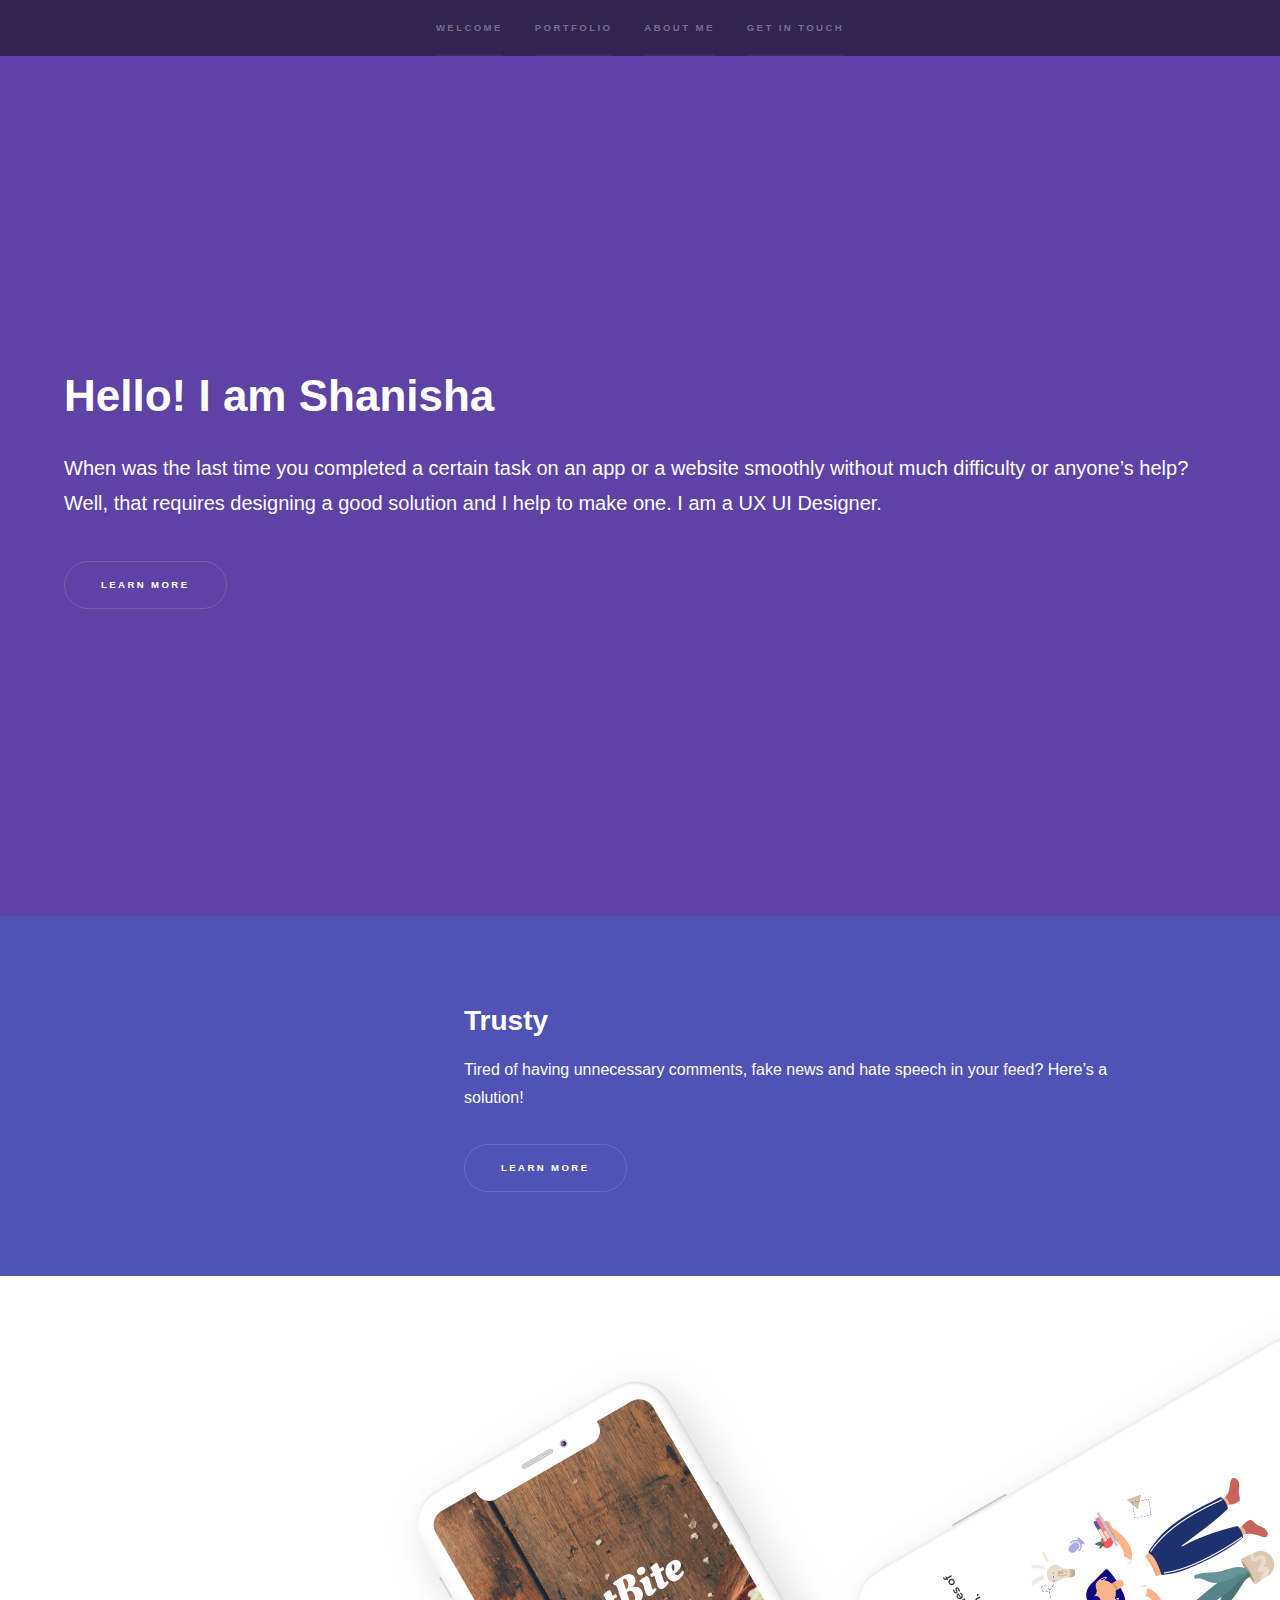
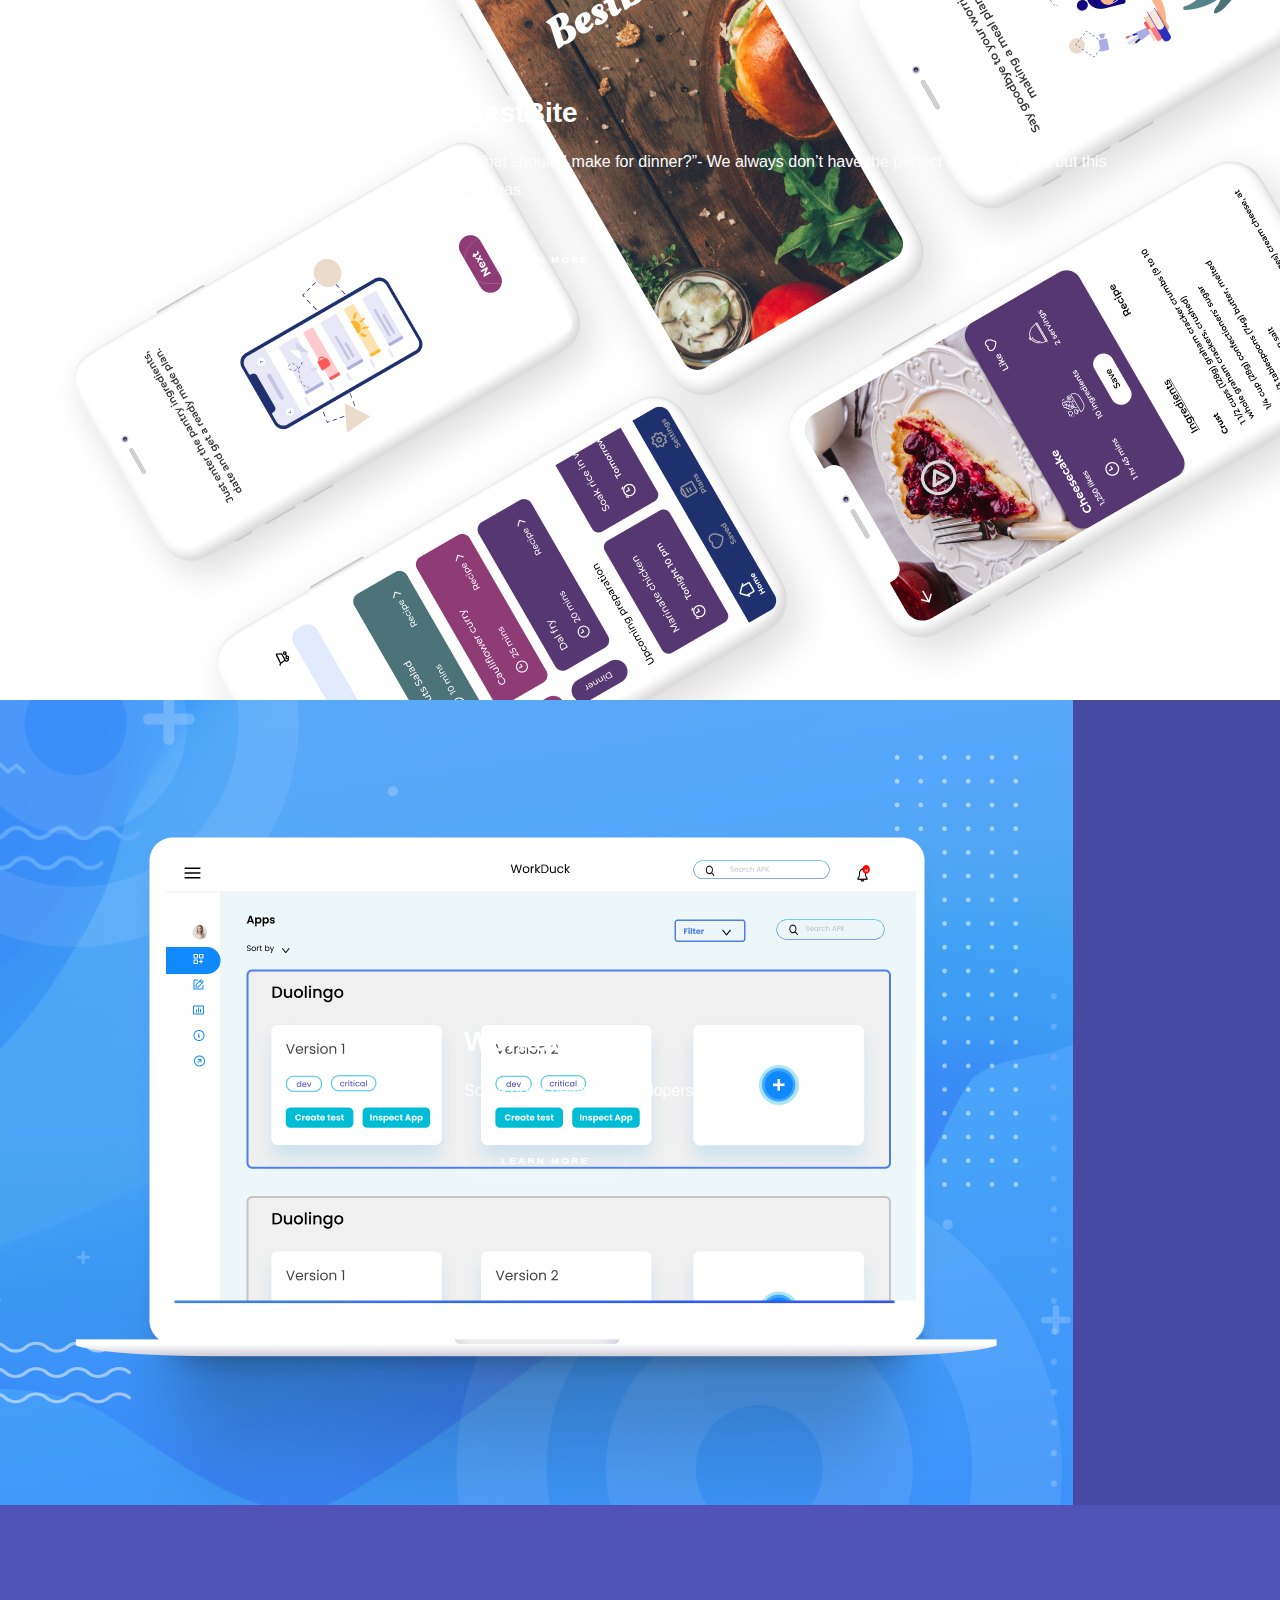
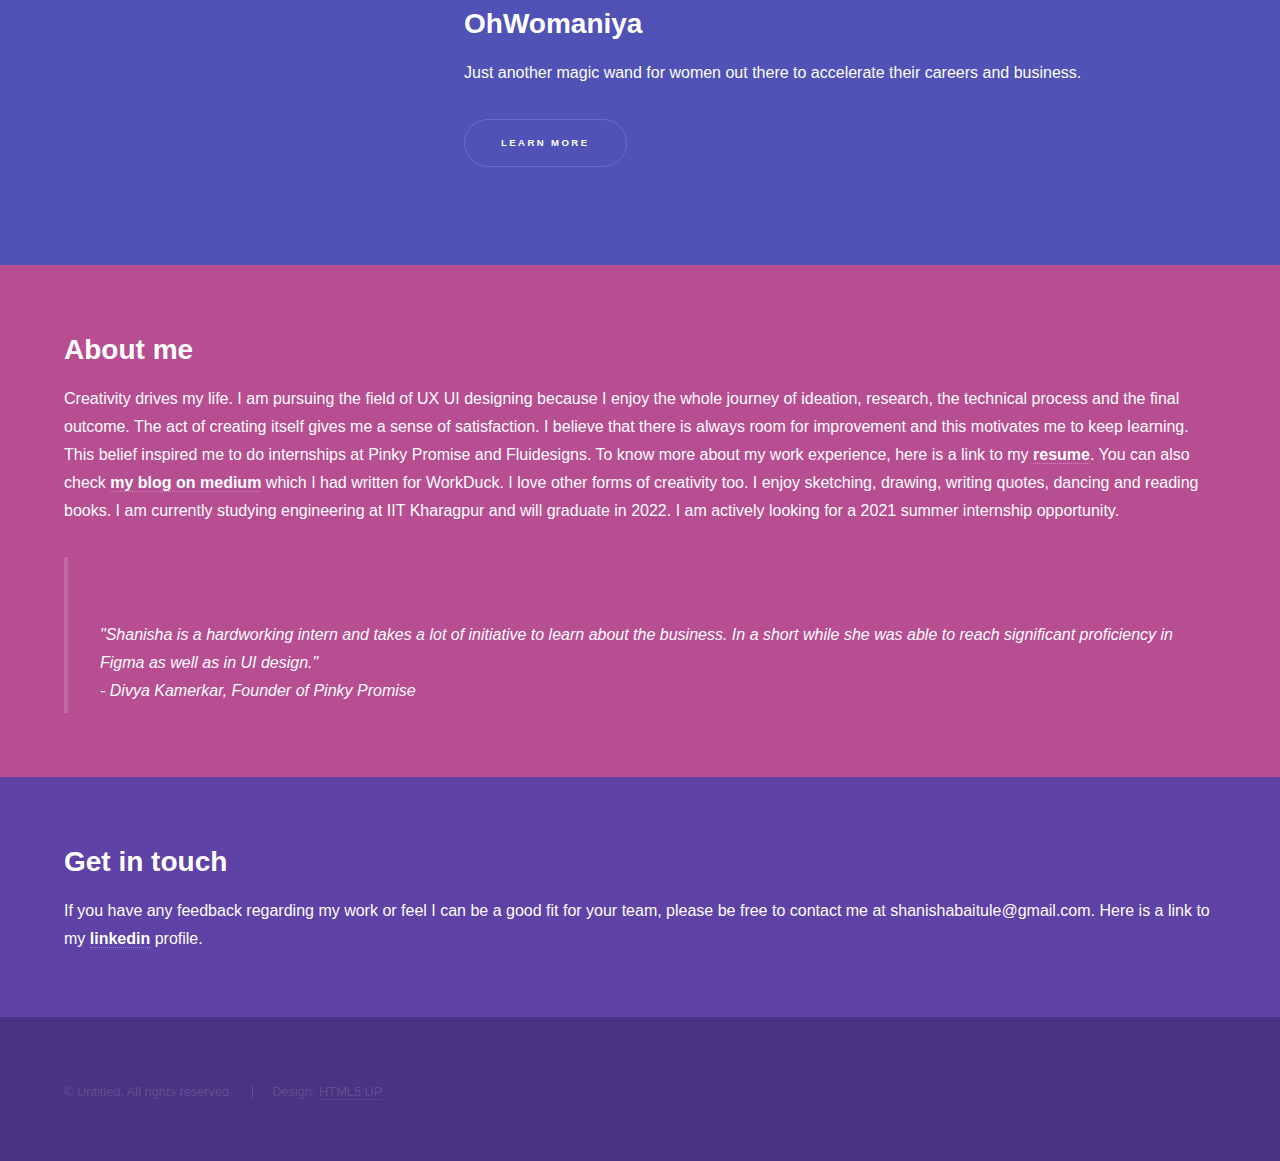
==== commit aca3f0f8: "Update index.html" ====
--- a/index.html
+++ b/index.html
@@ -71,7 +71,7 @@
 							</div>
 						</section>
 						<section>
-							<a href="WorkDuck.html" class="image"><img src="images/Macbook White (1).png" alt="" data-position="right" /></a>
+							<a href="WorkDuck.html" class="image"><img src="images/White.png" alt="" data-position="right" /></a>
 							<div class="content">
 								<div class="inner">
 									<h2>Workduck</h2>
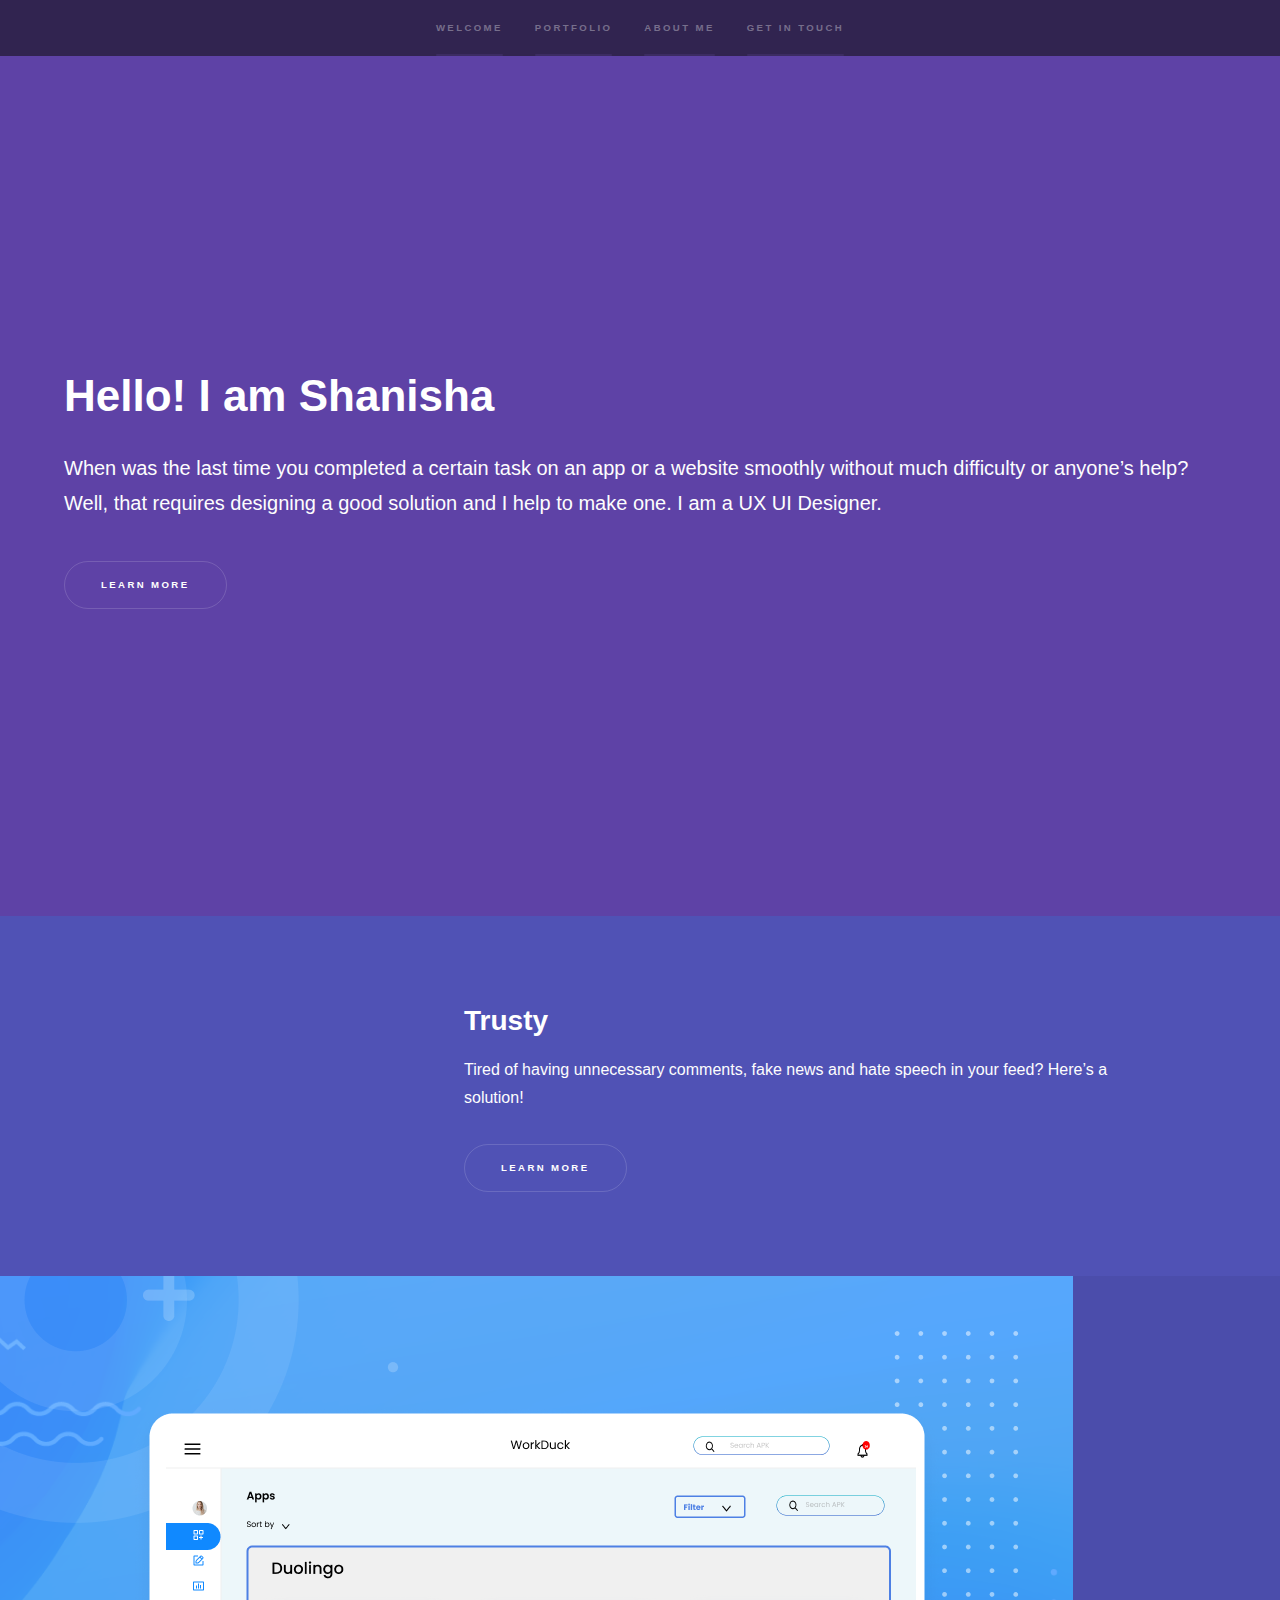
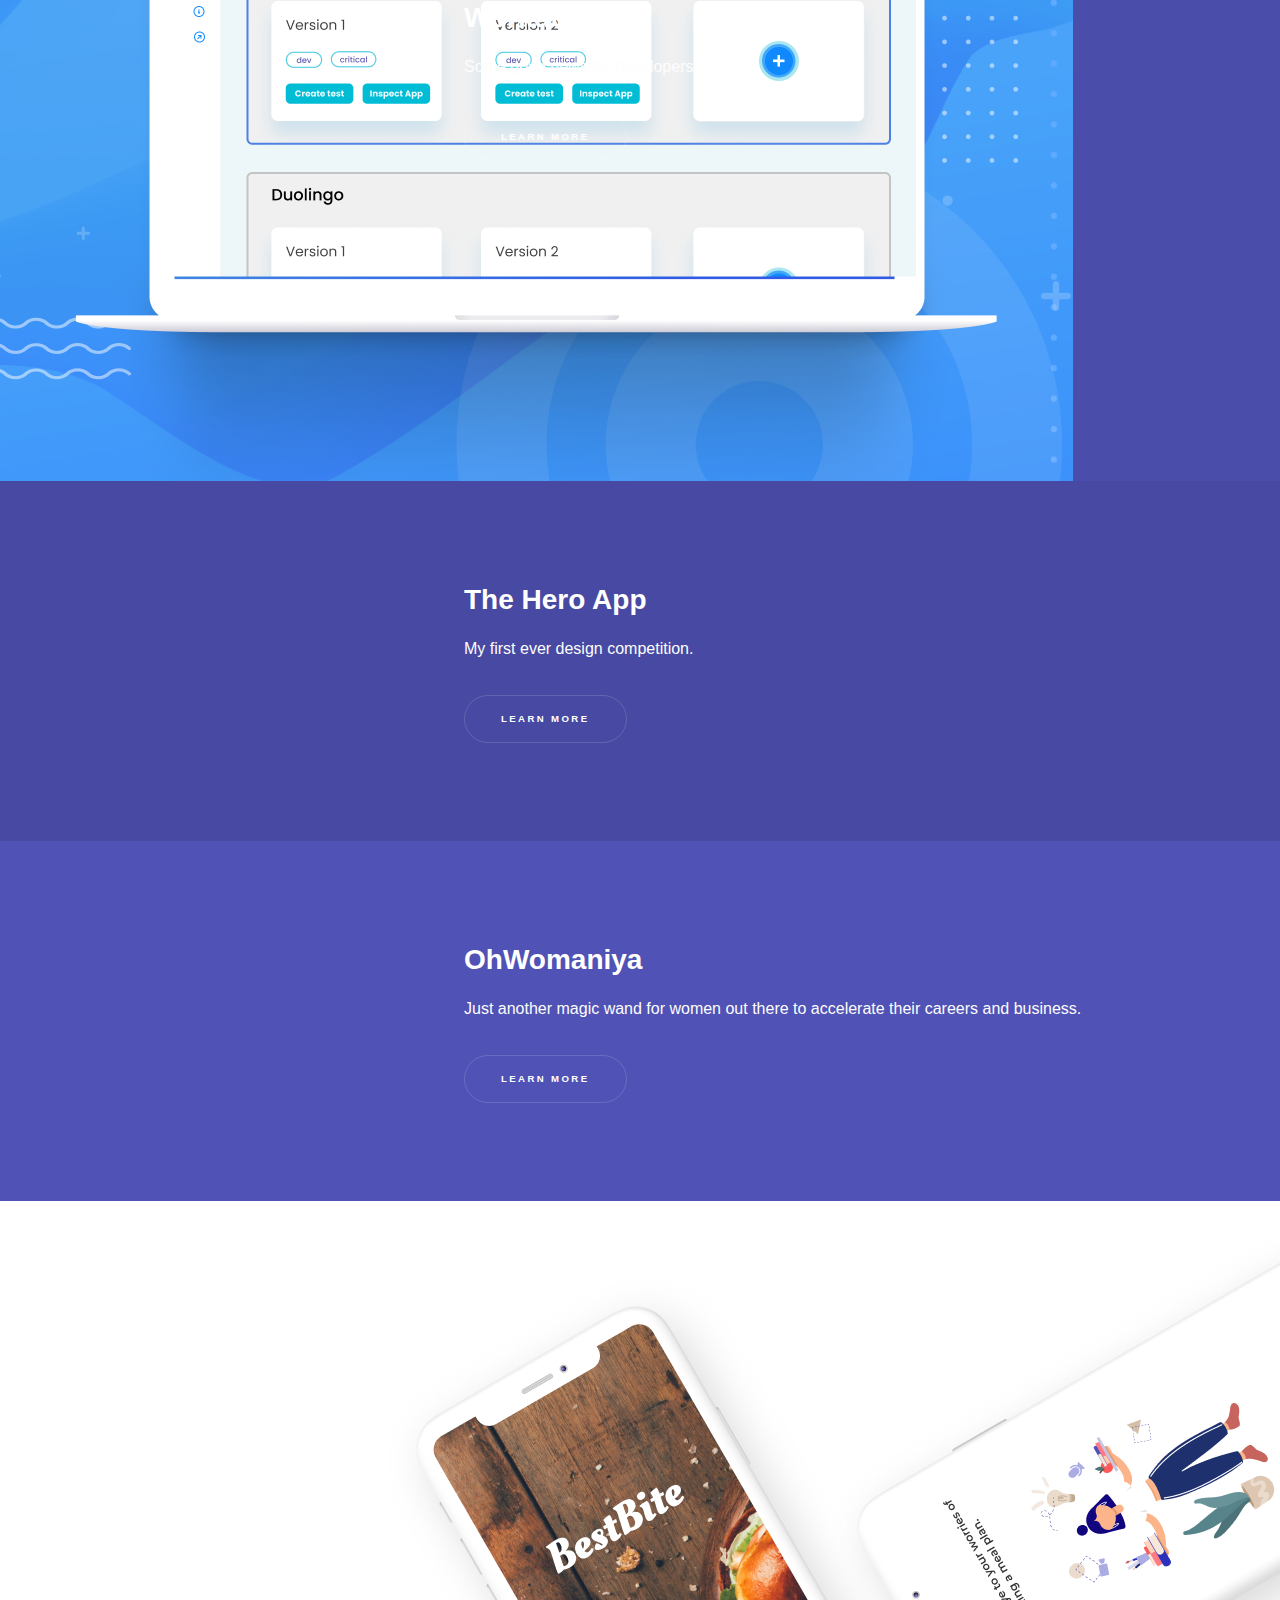
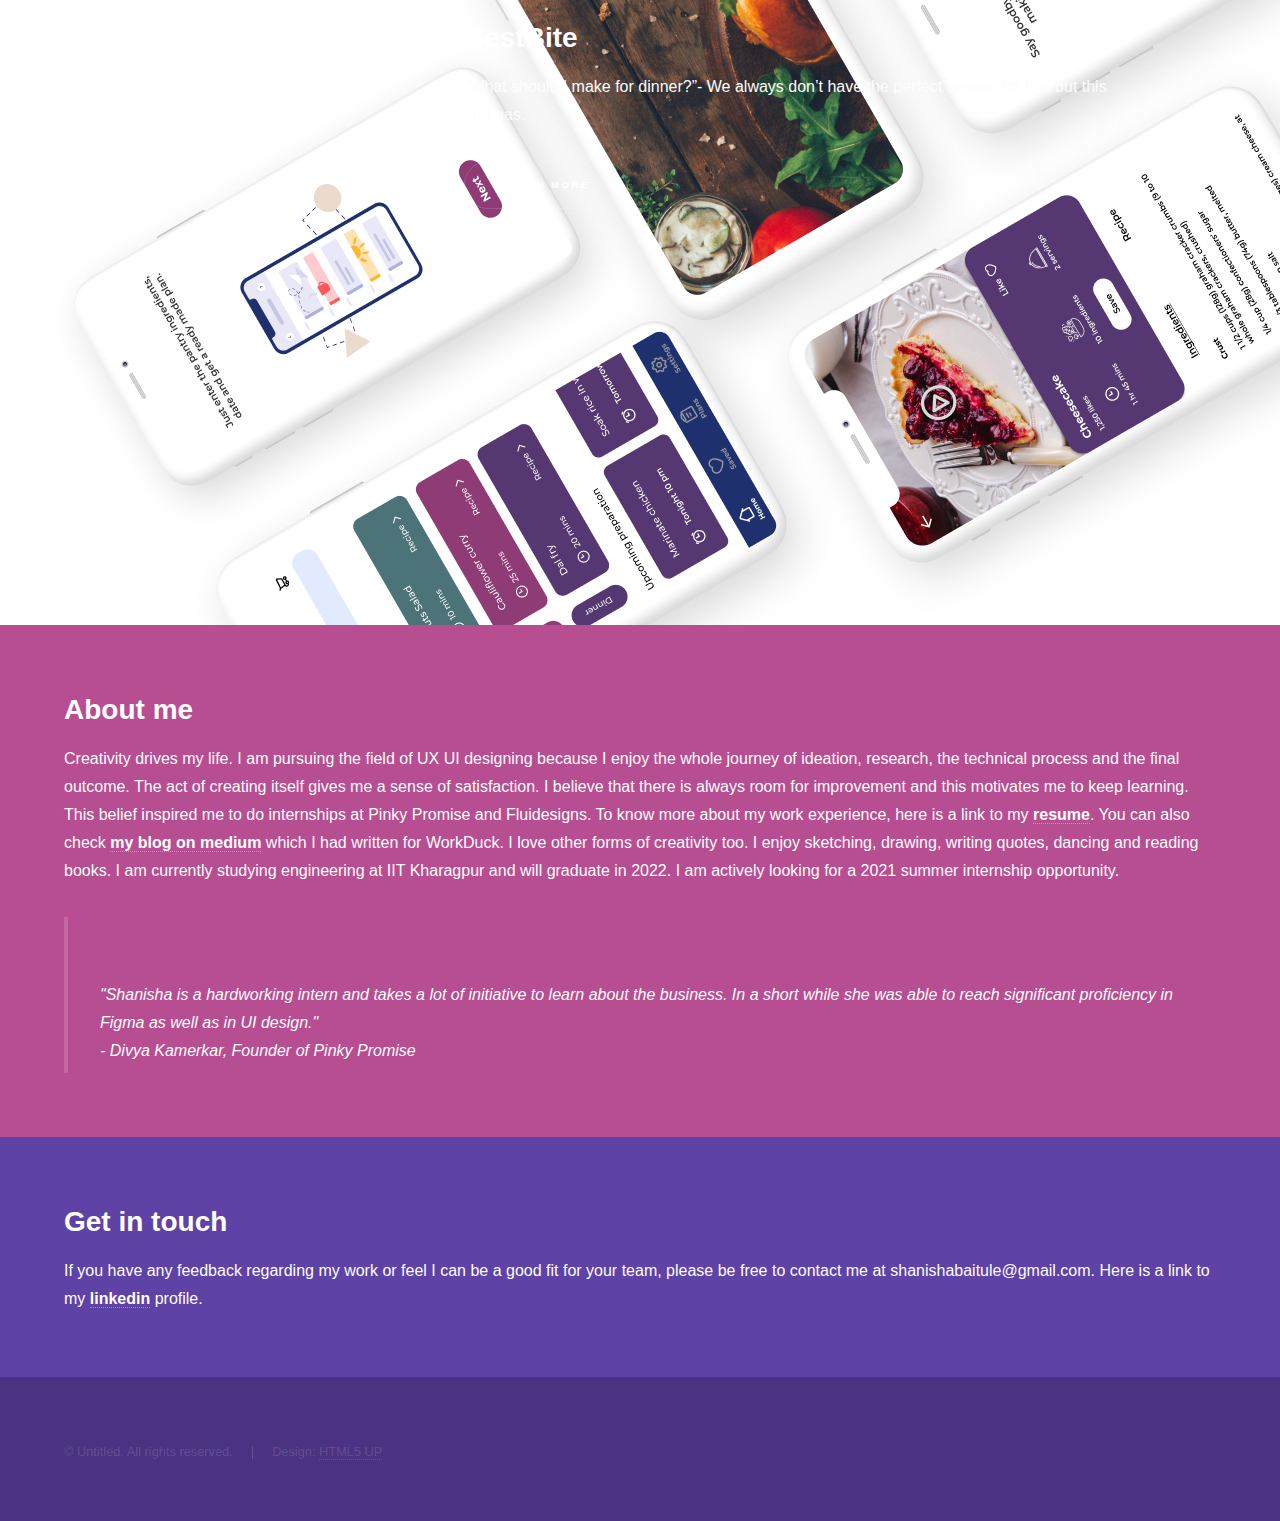
==== commit e3f11980: "Update index.html" ====
--- a/index.html
+++ b/index.html
@@ -59,18 +59,6 @@
 							</div>
 						</section>
 						<section>
-							<a href="BestBite.html"  class="image"><img src="images/App1.png" alt="" data-position="top center" /></a>
-							<div class="content">
-								<div class="inner">
-									<h2>BestBite</h2>
-									<p>“What should I make for dinner?”- We always don’t have the perfect answer for this but this app has.</p>
-									<ul class="actions">
-										<li><a href="BestBite.html" class="button">Learn more</a></li>
-									</ul>
-								</div>
-							</div>
-						</section>
-						<section>
 							<a href="WorkDuck.html" class="image"><img src="images/White.png" alt="" data-position="right" /></a>
 							<div class="content">
 								<div class="inner">
@@ -83,6 +71,18 @@
 							</div>
 						</section>
 						<section>
+							<a href="Hero.html"  class="image"><img src="images/D1.png" alt="" data-position="top center" /></a>
+							<div class="content">
+								<div class="inner">
+									<h2>The Hero App</h2>
+									<p>My first ever design competition.</p>
+									<ul class="actions">
+										<li><a href="Hero.html" class="button">Learn more</a></li>
+									</ul>
+								</div>
+							</div>
+						</section>
+						<section>
 							<a href="OhWomaniya.html" class="image"><img src="images/OhWomaniya1.png" alt="" data-position="right" /></a>
 							<div class="content">
 								<div class="inner">
@@ -90,6 +90,18 @@
 									<p>Just another magic wand for women out there to accelerate their careers and business.</p>
 									<ul class="actions">
 										<li><a href="OhWomaniya.html" class="button">Learn more</a></li>
+									</ul>
+								</div>
+							</div>
+						</section>
+						<section>
+							<a href="BestBite.html"  class="image"><img src="images/App1.png" alt="" data-position="top center" /></a>
+							<div class="content">
+								<div class="inner">
+									<h2>BestBite</h2>
+									<p>“What should I make for dinner?”- We always don’t have the perfect answer for this but this app has.</p>
+									<ul class="actions">
+										<li><a href="BestBite.html" class="button">Learn more</a></li>
 									</ul>
 								</div>
 							</div>
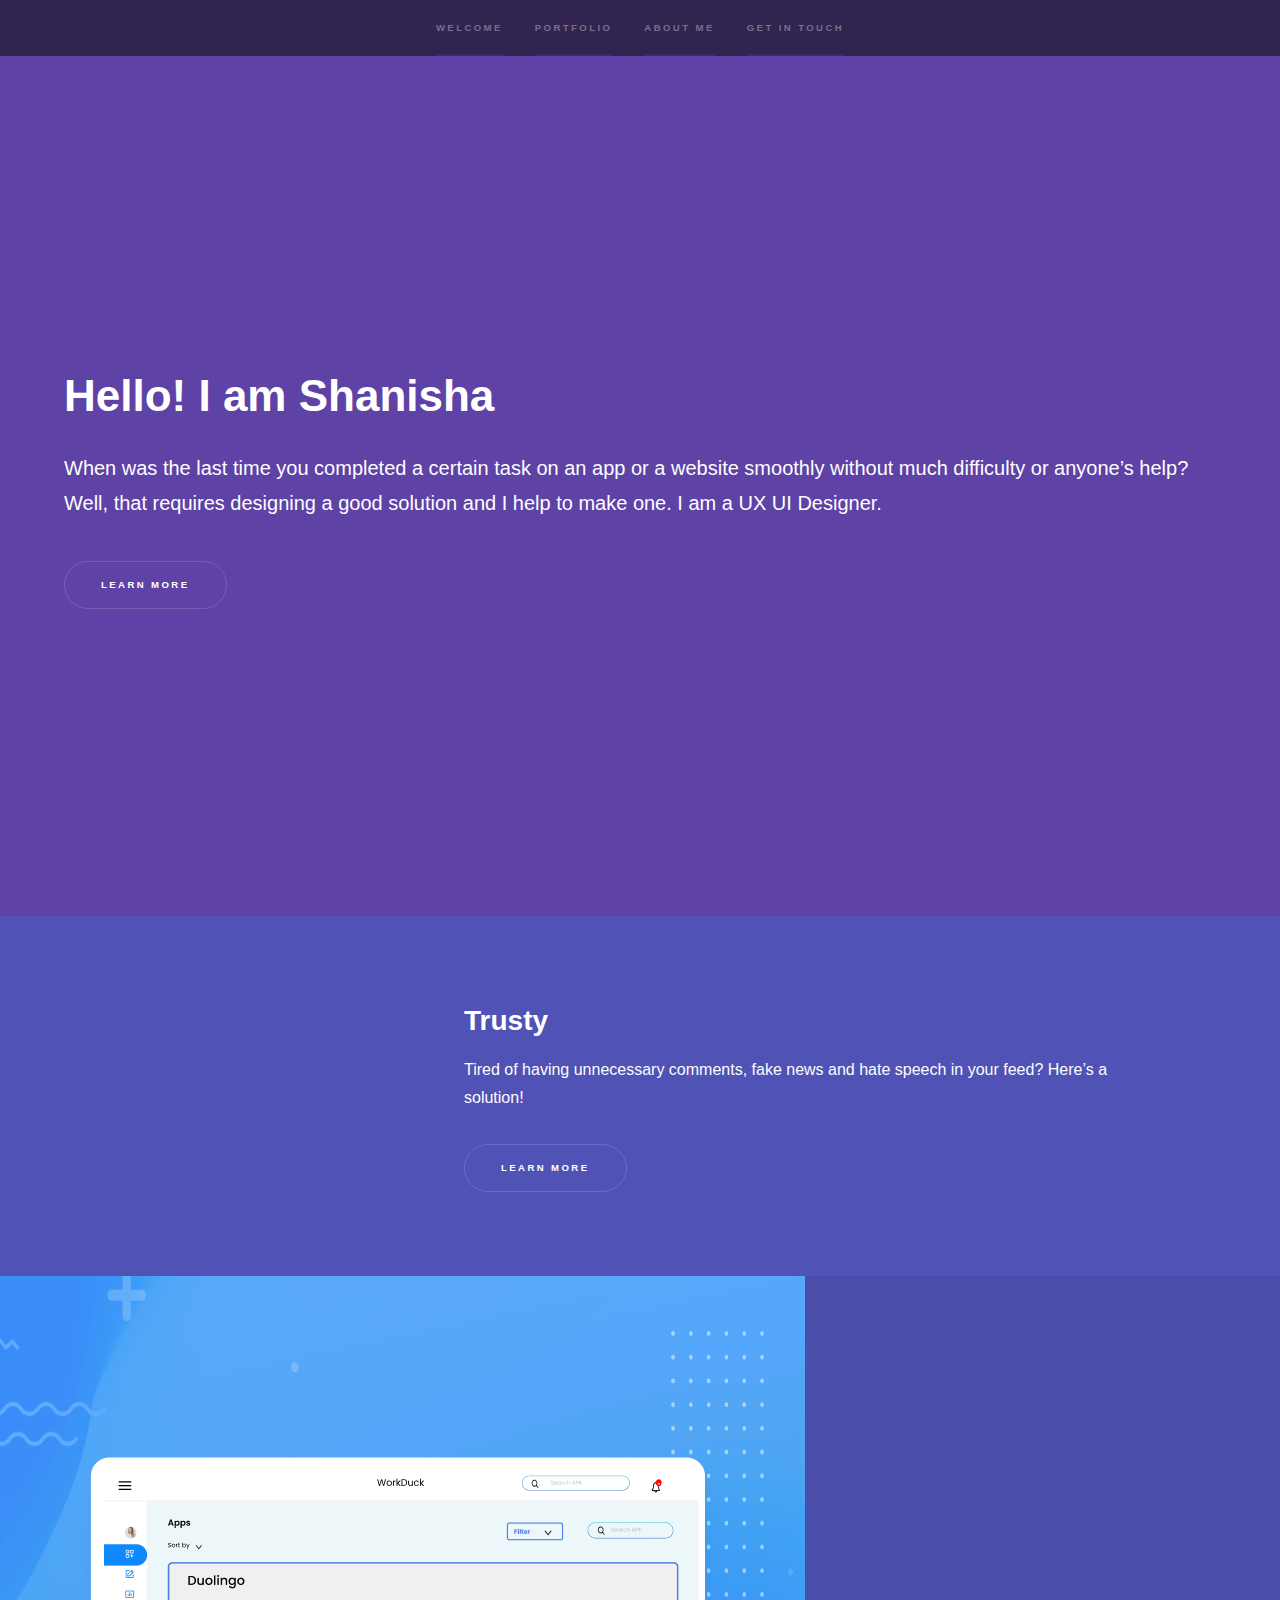
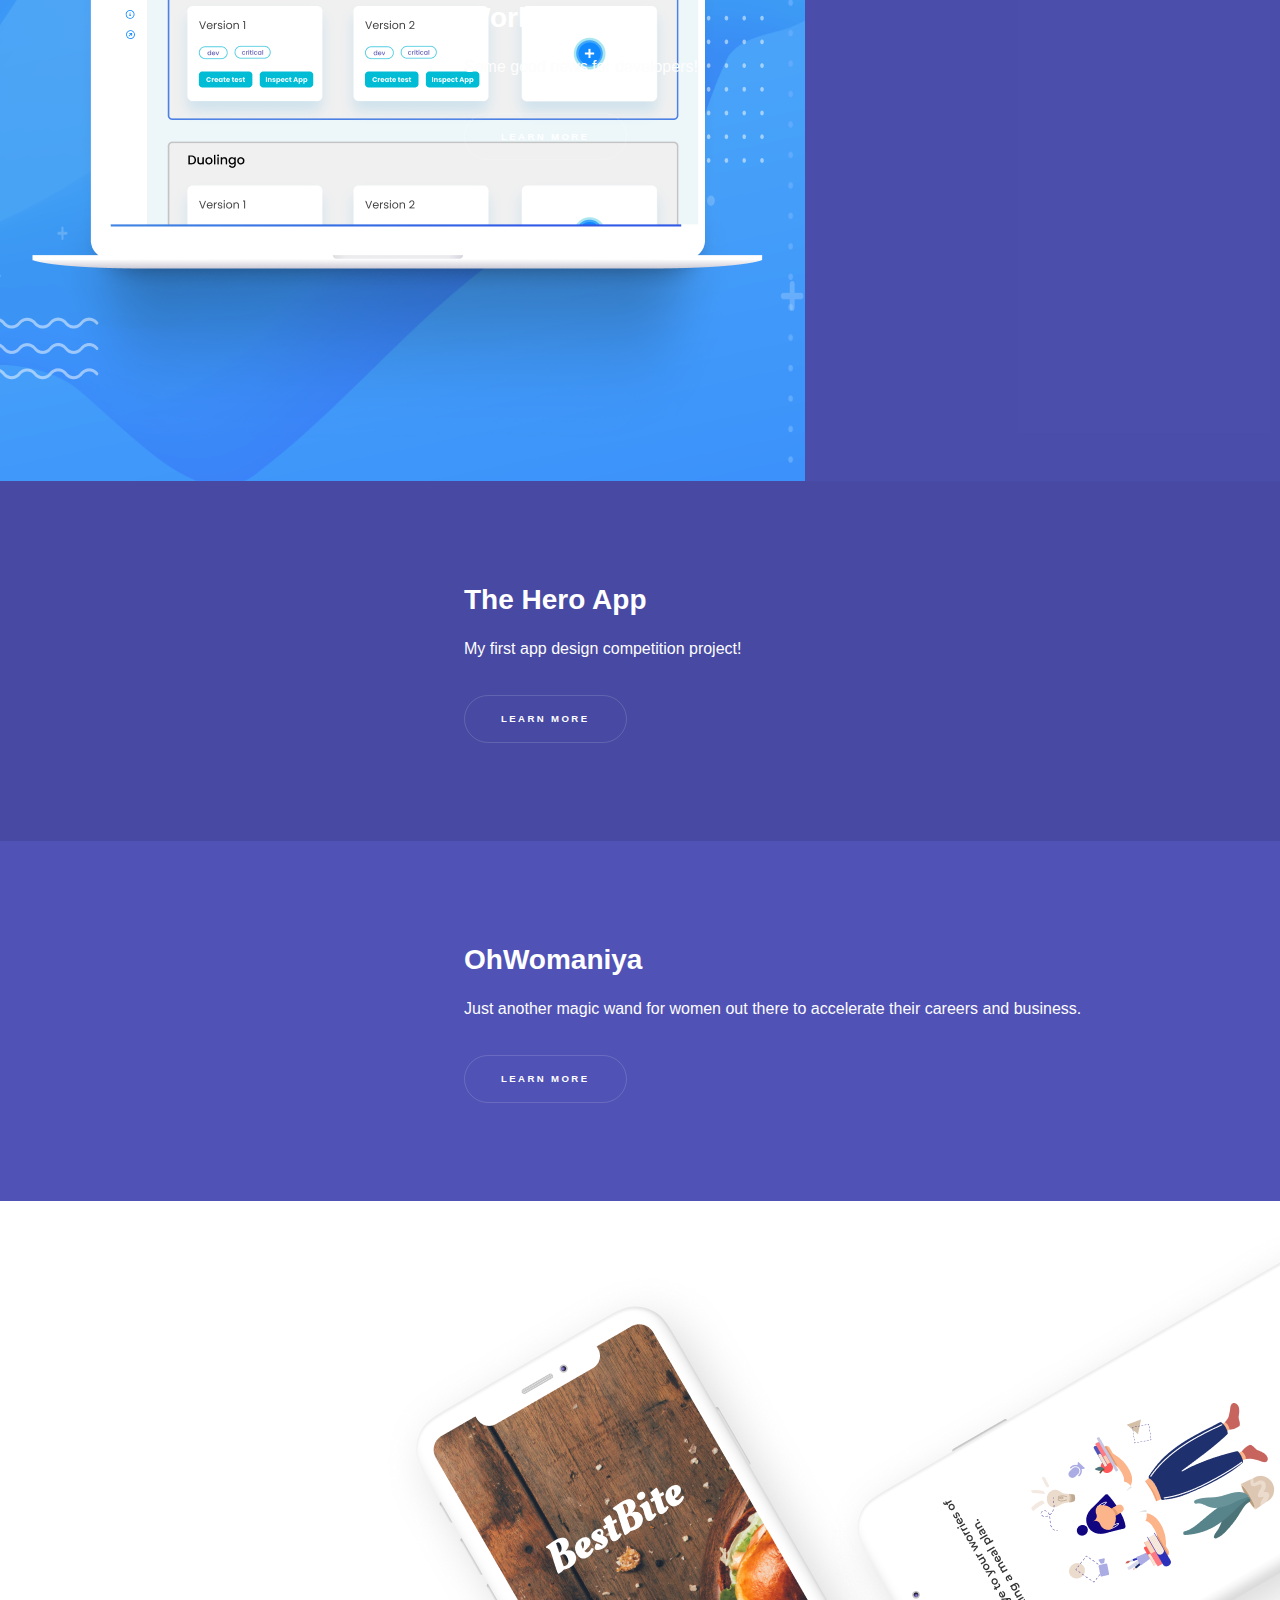
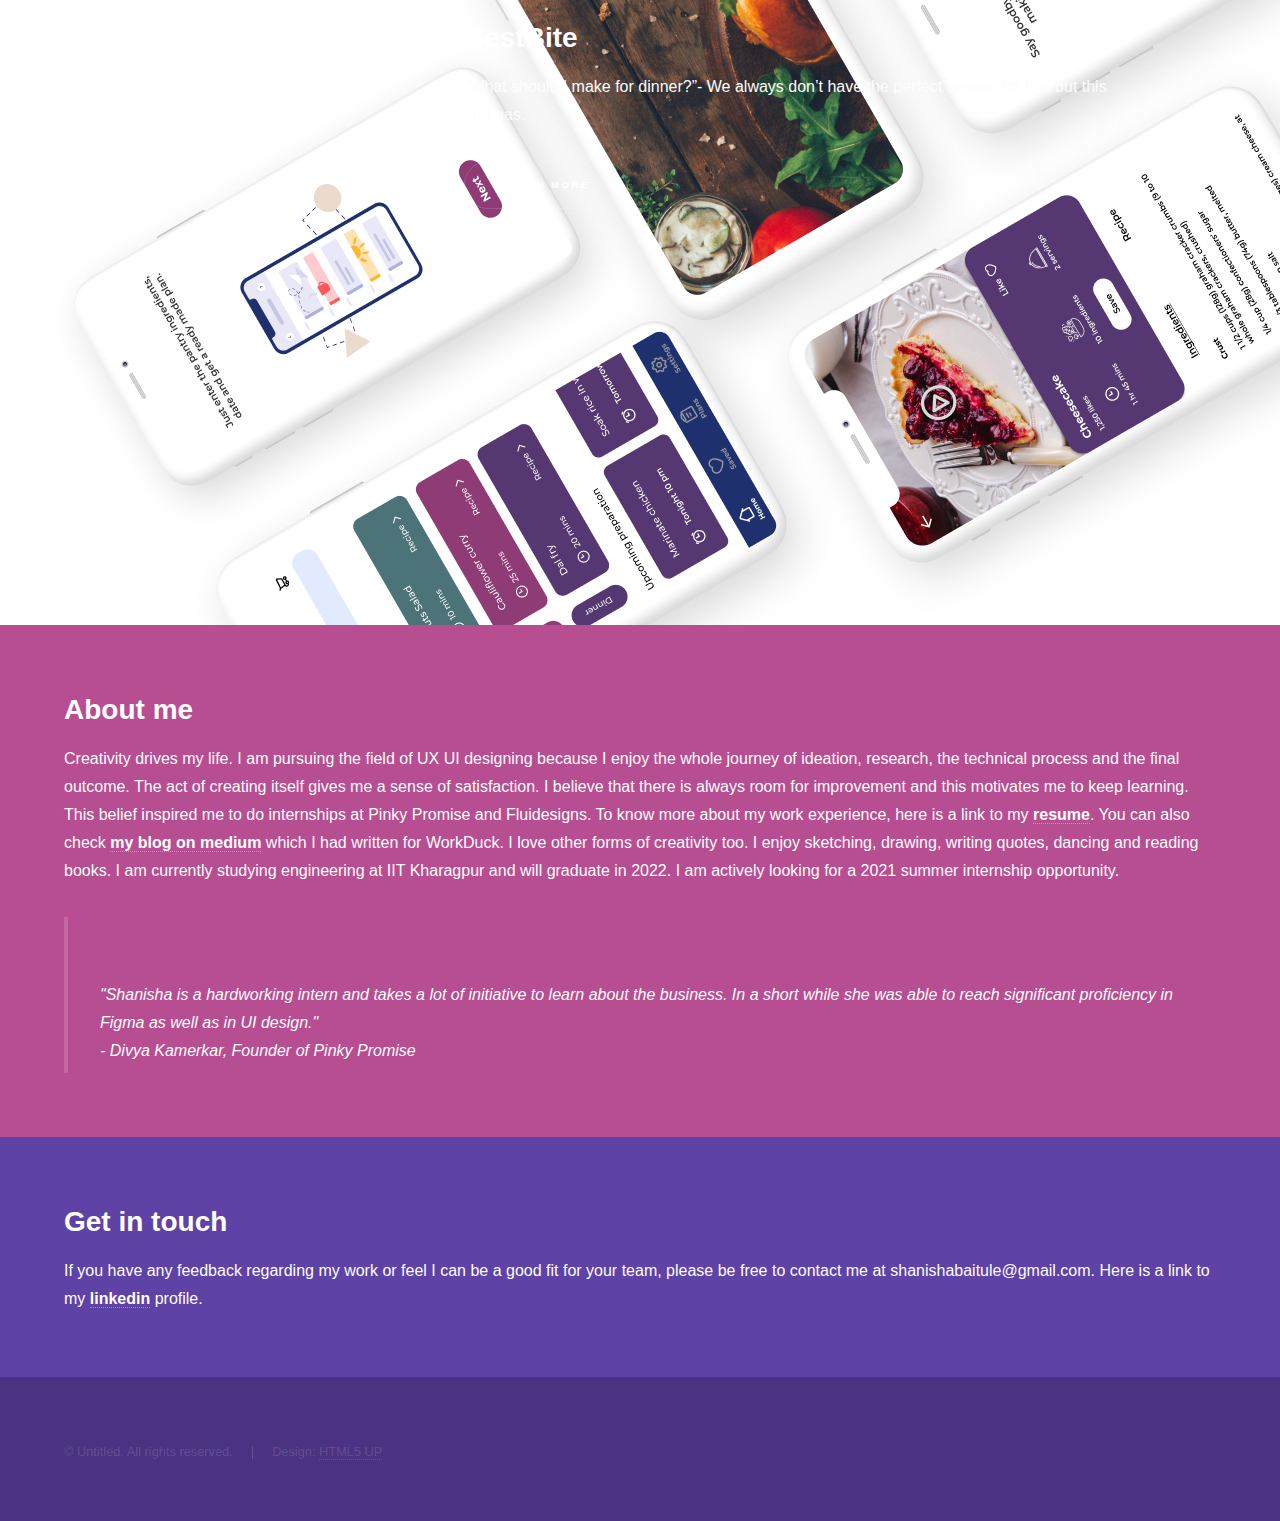
==== commit c1115d96: "Update index.html" ====
--- a/index.html
+++ b/index.html
@@ -59,7 +59,7 @@
 							</div>
 						</section>
 						<section>
-							<a href="WorkDuck.html" class="image"><img src="images/White.png" alt="" data-position="right" /></a>
+							<a href="WorkDuck.html" class="image"><img src="images/Mac.png" alt="" data-position="right" /></a>
 							<div class="content">
 								<div class="inner">
 									<h2>Workduck</h2>
@@ -75,7 +75,7 @@
 							<div class="content">
 								<div class="inner">
 									<h2>The Hero App</h2>
-									<p>My first ever design competition.</p>
+									<p>My first app design competition project!</p>
 									<ul class="actions">
 										<li><a href="Hero.html" class="button">Learn more</a></li>
 									</ul>
@@ -112,7 +112,7 @@
 					<section id="two" class="wrapper style3 fade-up">
 						<div class="inner">
 							<h2>About me</h2>
-							<p> Creativity drives my life.  I am pursuing the field of UX UI designing because I enjoy the whole journey of ideation, research, the technical process and the final outcome. The act of creating itself gives me a sense of satisfaction. I believe that there is always room for improvement and this motivates me to keep learning. This belief inspired me to do internships at Pinky Promise and Fluidesigns. To know more about my work experience, here is a link to my <a href="https://drive.google.com/file/d/1sDcihsfJRDYc0q8A2sJKr-WBlS_0KvGl/view?usp=sharing" target= "_blank"><b>resume</b></a>. You can also check <a href= https://medium.com/workduck-in/a-quick-checklist-for-ui-ad229005884d target= "_blank"><b>my blog on medium</b></a> which I had written for WorkDuck. I love other forms of creativity too. I enjoy sketching, drawing, writing quotes, dancing and reading books.
+							<p> Creativity drives my life.  I am pursuing the field of UX UI designing because I enjoy the whole journey of ideation, research, the technical process and the final outcome. The act of creating itself gives me a sense of satisfaction. I believe that there is always room for improvement and this motivates me to keep learning. This belief inspired me to do internships at Pinky Promise and Fluidesigns. To know more about my work experience, here is a link to my <a href="https://drive.google.com/file/d/1KGHgN6KdCqCjbi0jK_EjTAxHr0Nvwgxw/view?usp=sharing" target= "_blank"><b>resume</b></a>. You can also check <a href= https://medium.com/workduck-in/a-quick-checklist-for-ui-ad229005884d target= "_blank"><b>my blog on medium</b></a> which I had written for WorkDuck. I love other forms of creativity too. I enjoy sketching, drawing, writing quotes, dancing and reading books.
   I am currently studying engineering at IIT Kharagpur and will graduate in 2022. I am actively looking for a 2021 summer internship opportunity.</p>
 							<blockquote><br></br>"Shanisha is a hardworking intern and takes a lot of initiative to learn about the business. In a short while she was able to reach significant proficiency in Figma as well as in UI design." <br> - Divya Kamerkar, Founder of Pinky Promise </br>
 									</blockquote>
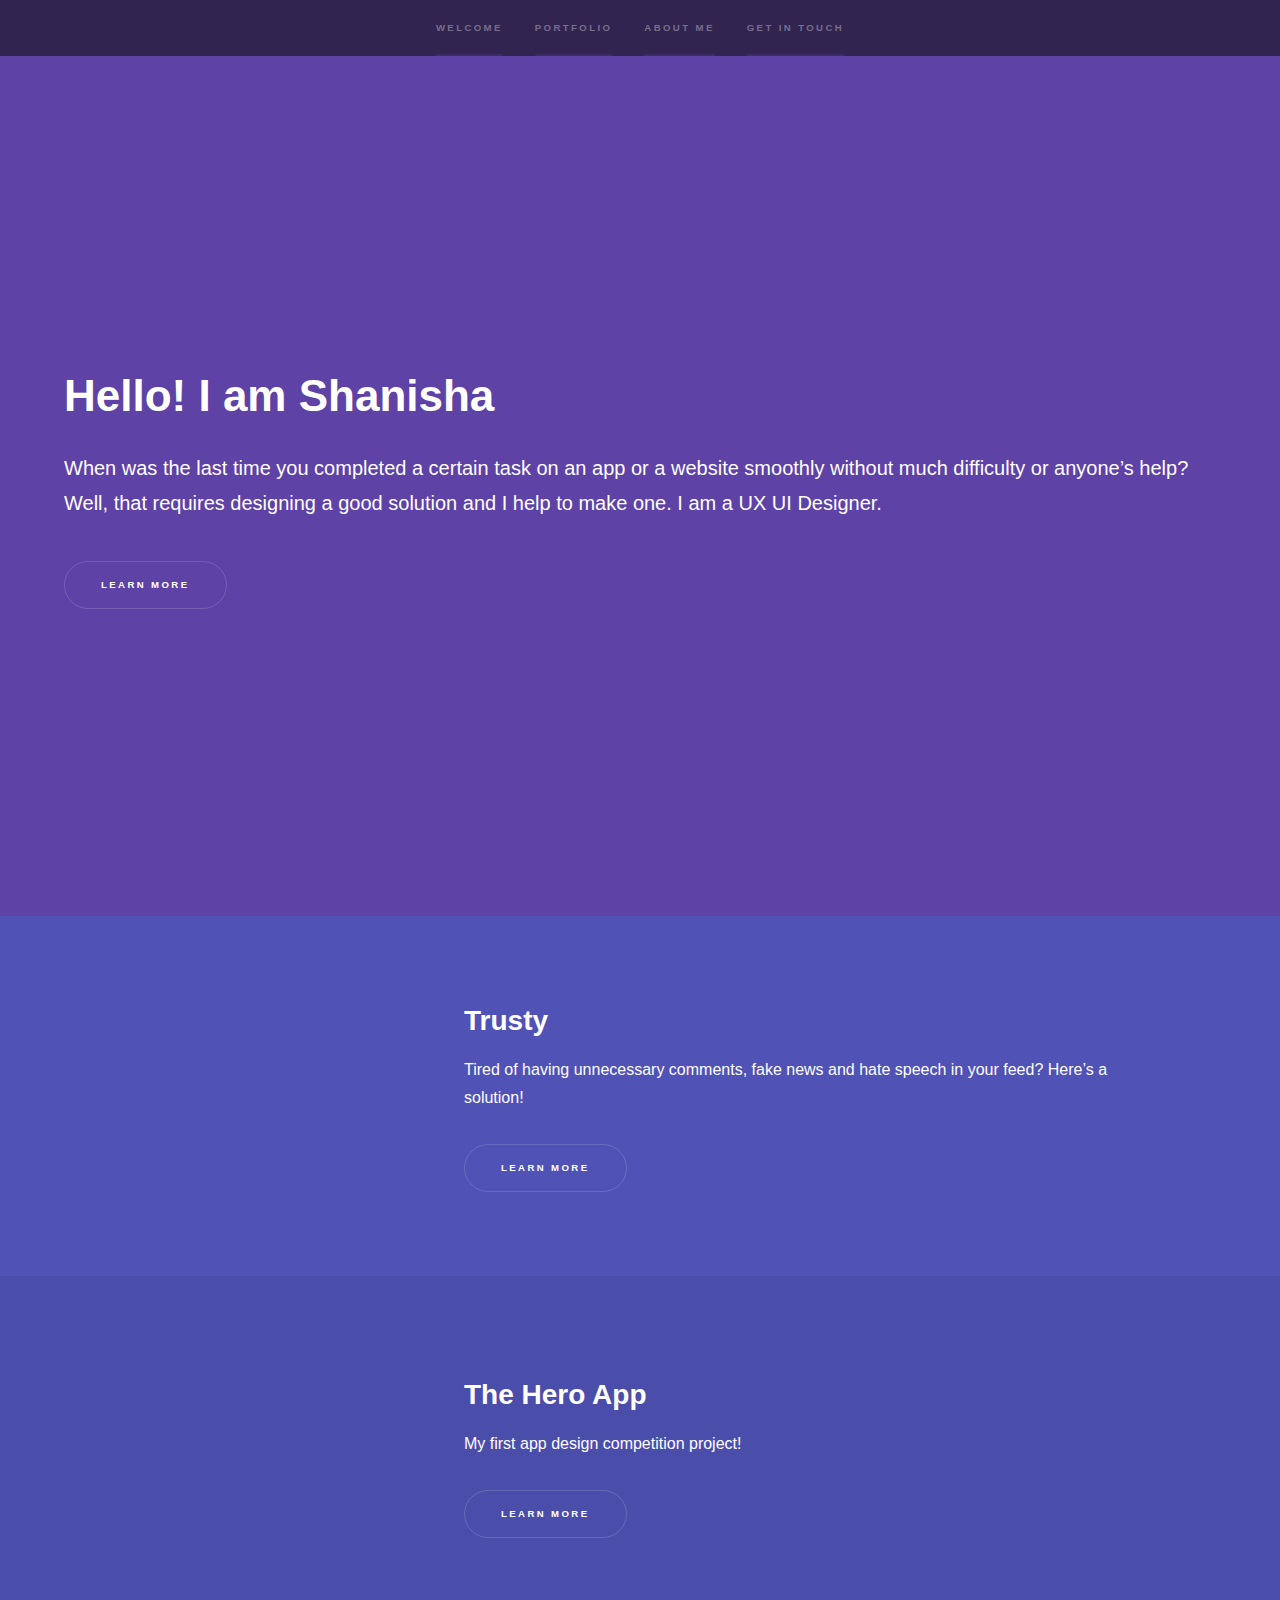
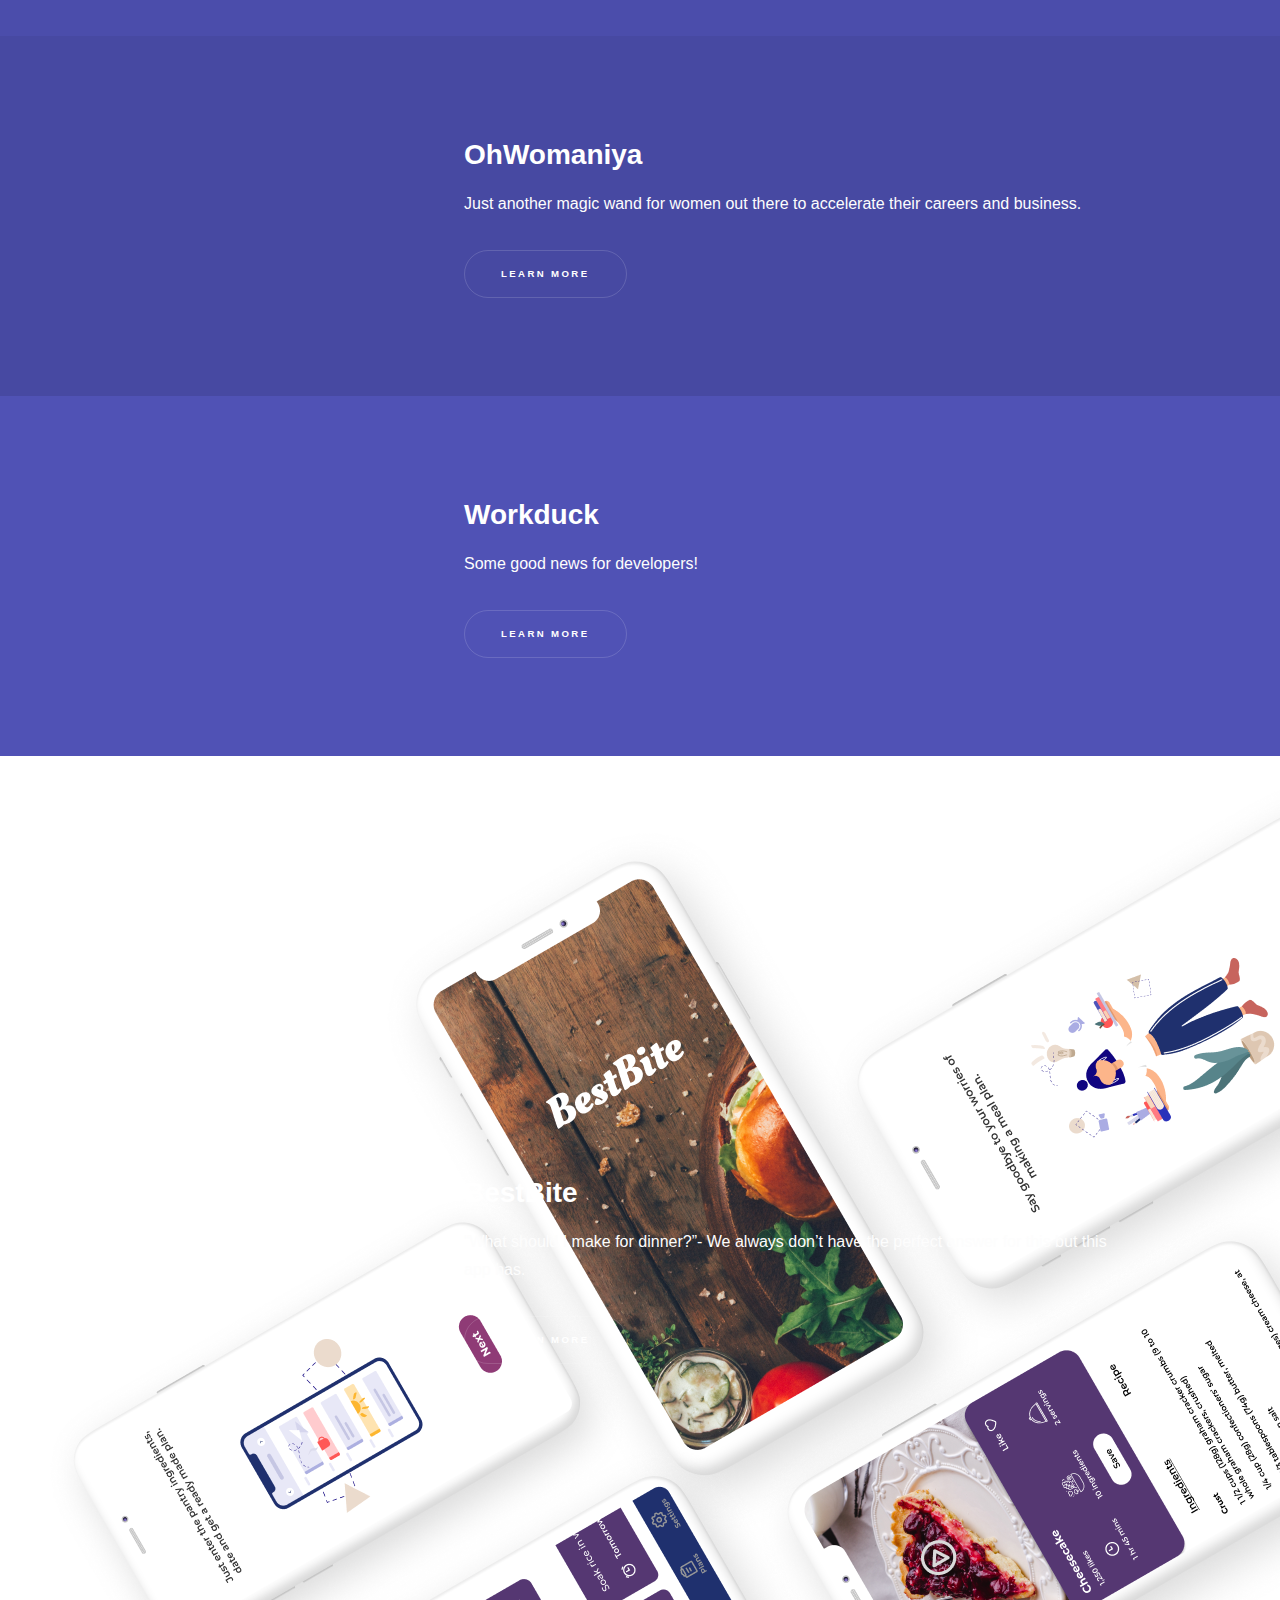
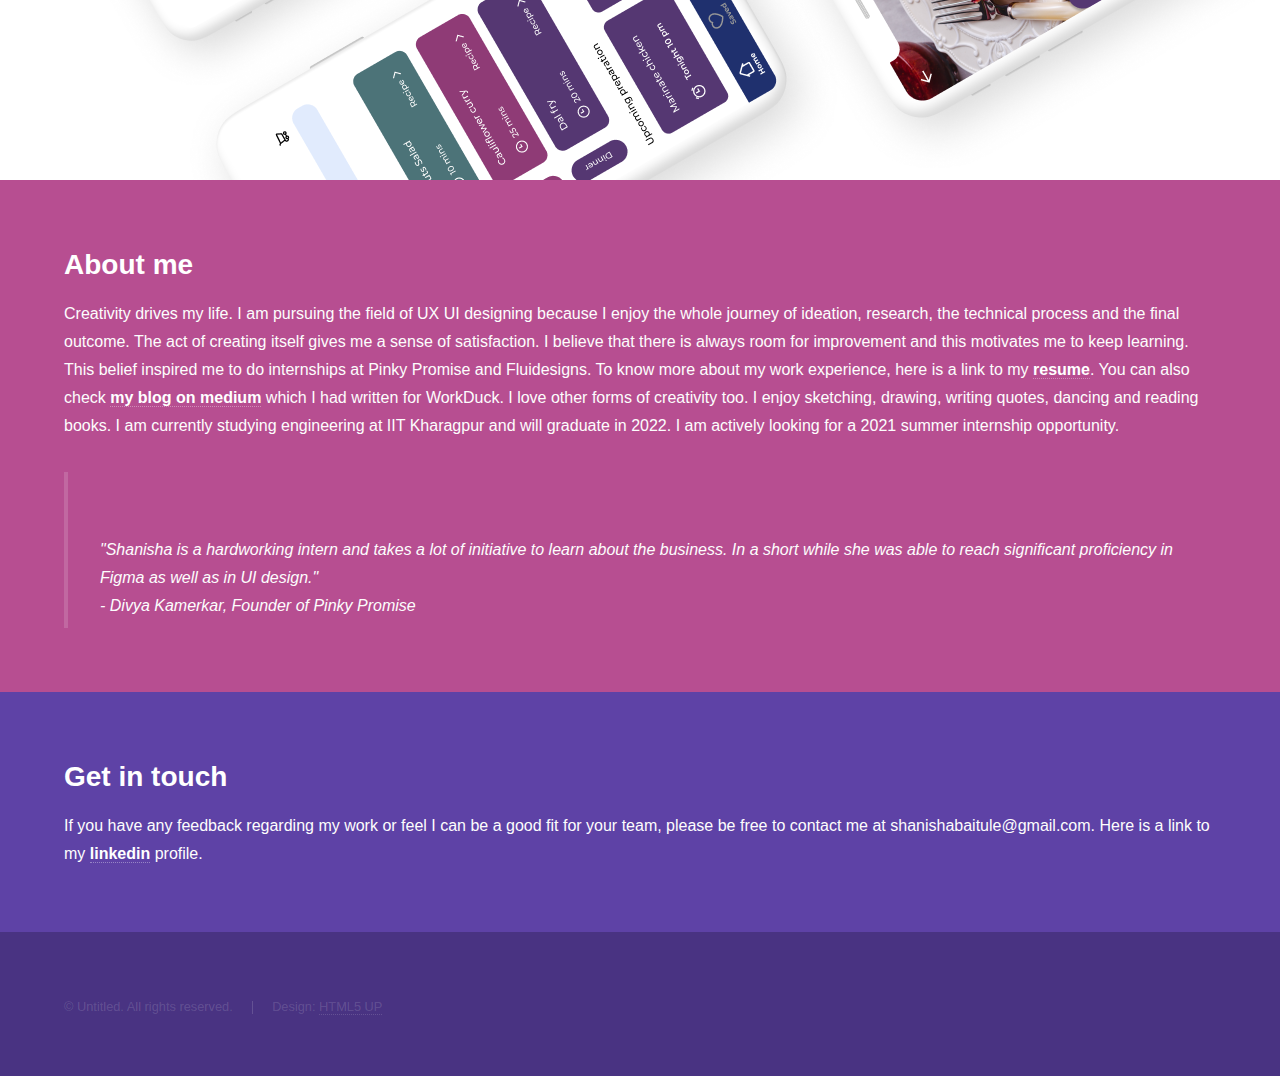
==== commit 57ff11a6: "Update index.html" ====
--- a/index.html
+++ b/index.html
@@ -59,18 +59,6 @@
 							</div>
 						</section>
 						<section>
-							<a href="WorkDuck.html" class="image"><img src="images/Mac.png" alt="" data-position="right" /></a>
-							<div class="content">
-								<div class="inner">
-									<h2>Workduck</h2>
-									<p>Some good news for developers!</p>
-									<ul class="actions">
-										<li><a href="Workduck.html" class="button">Learn more</a></li>
-									</ul>
-								</div>
-							</div>
-						</section>
-						<section>
 							<a href="Hero.html"  class="image"><img src="images/D1.png" alt="" data-position="top center" /></a>
 							<div class="content">
 								<div class="inner">
@@ -90,6 +78,18 @@
 									<p>Just another magic wand for women out there to accelerate their careers and business.</p>
 									<ul class="actions">
 										<li><a href="OhWomaniya.html" class="button">Learn more</a></li>
+									</ul>
+								</div>
+							</div>
+						</section>
+						<section>
+							<a href="WorkDuck.html" class="image"><img src="images/Webp.net-resizeimage.png" alt="" data-position="right" /></a>
+							<div class="content">
+								<div class="inner">
+									<h2>Workduck</h2>
+									<p>Some good news for developers!</p>
+									<ul class="actions">
+										<li><a href="Workduck.html" class="button">Learn more</a></li>
 									</ul>
 								</div>
 							</div>
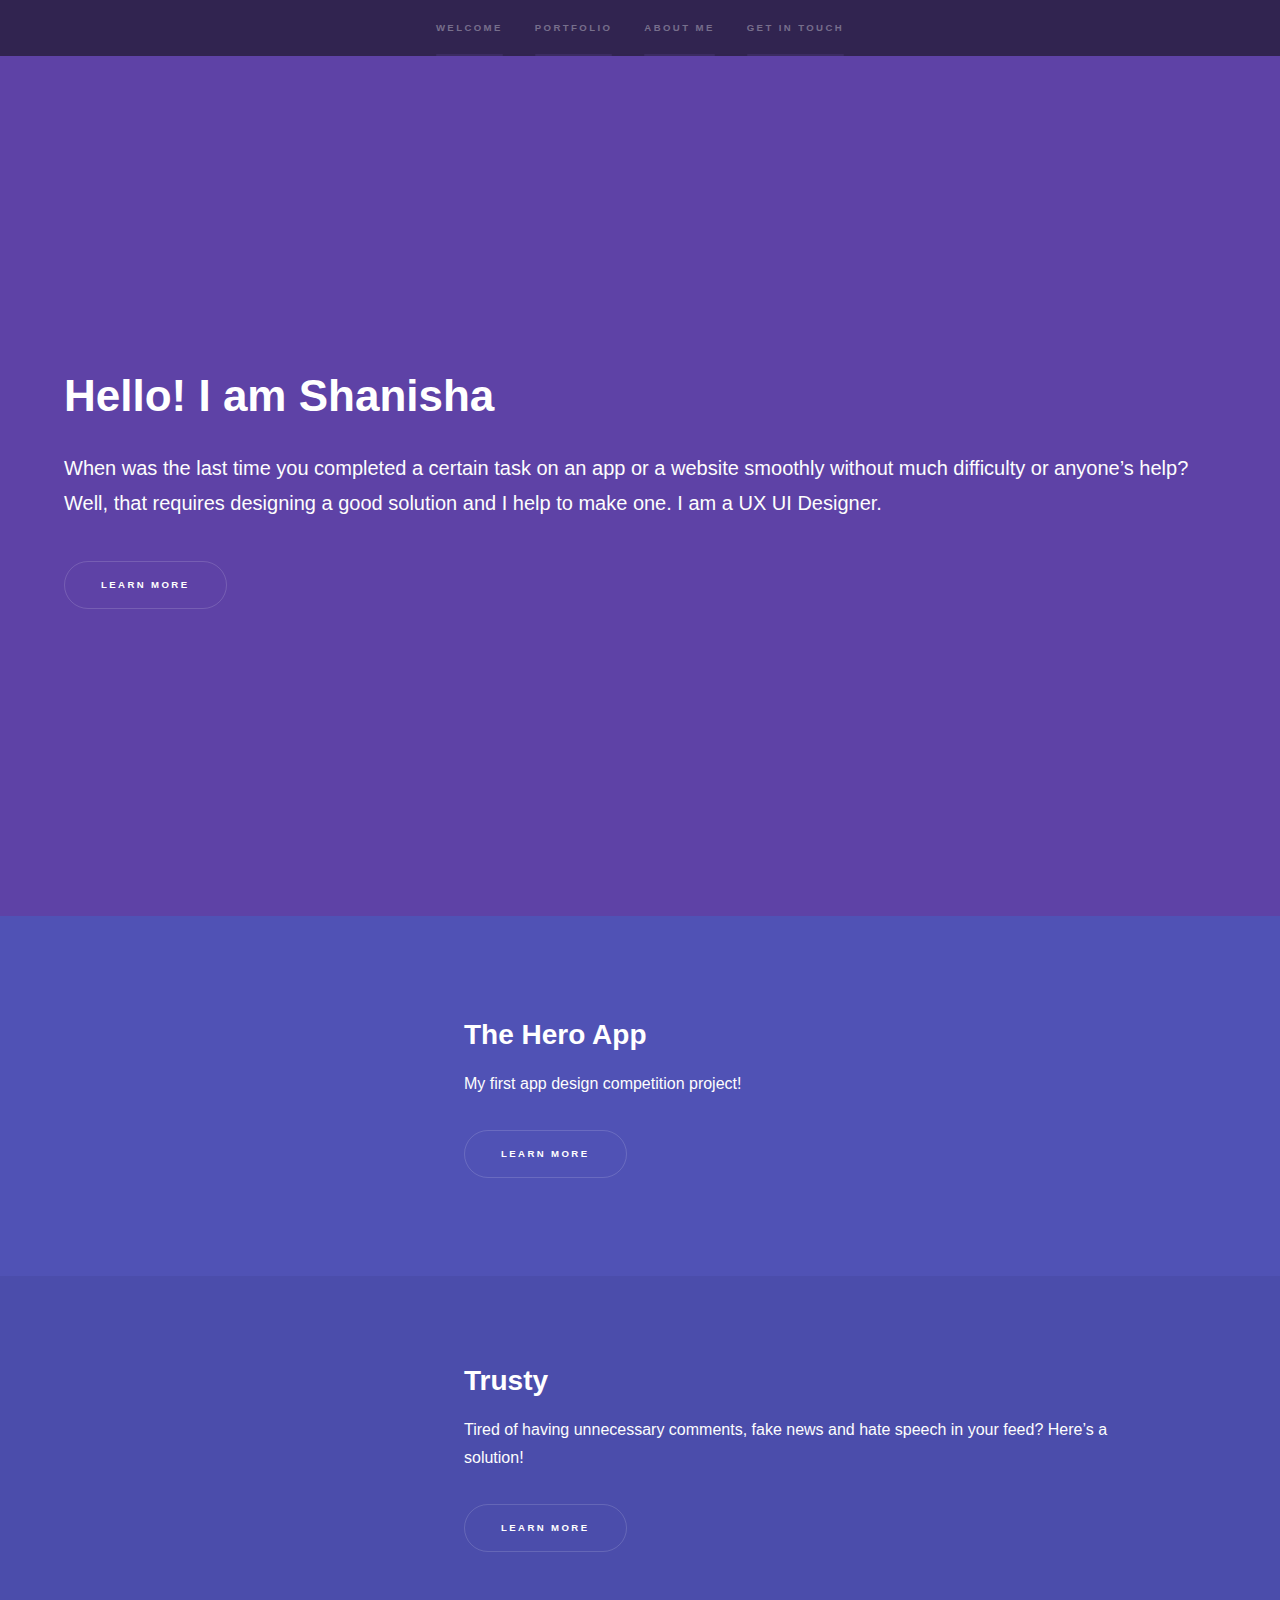
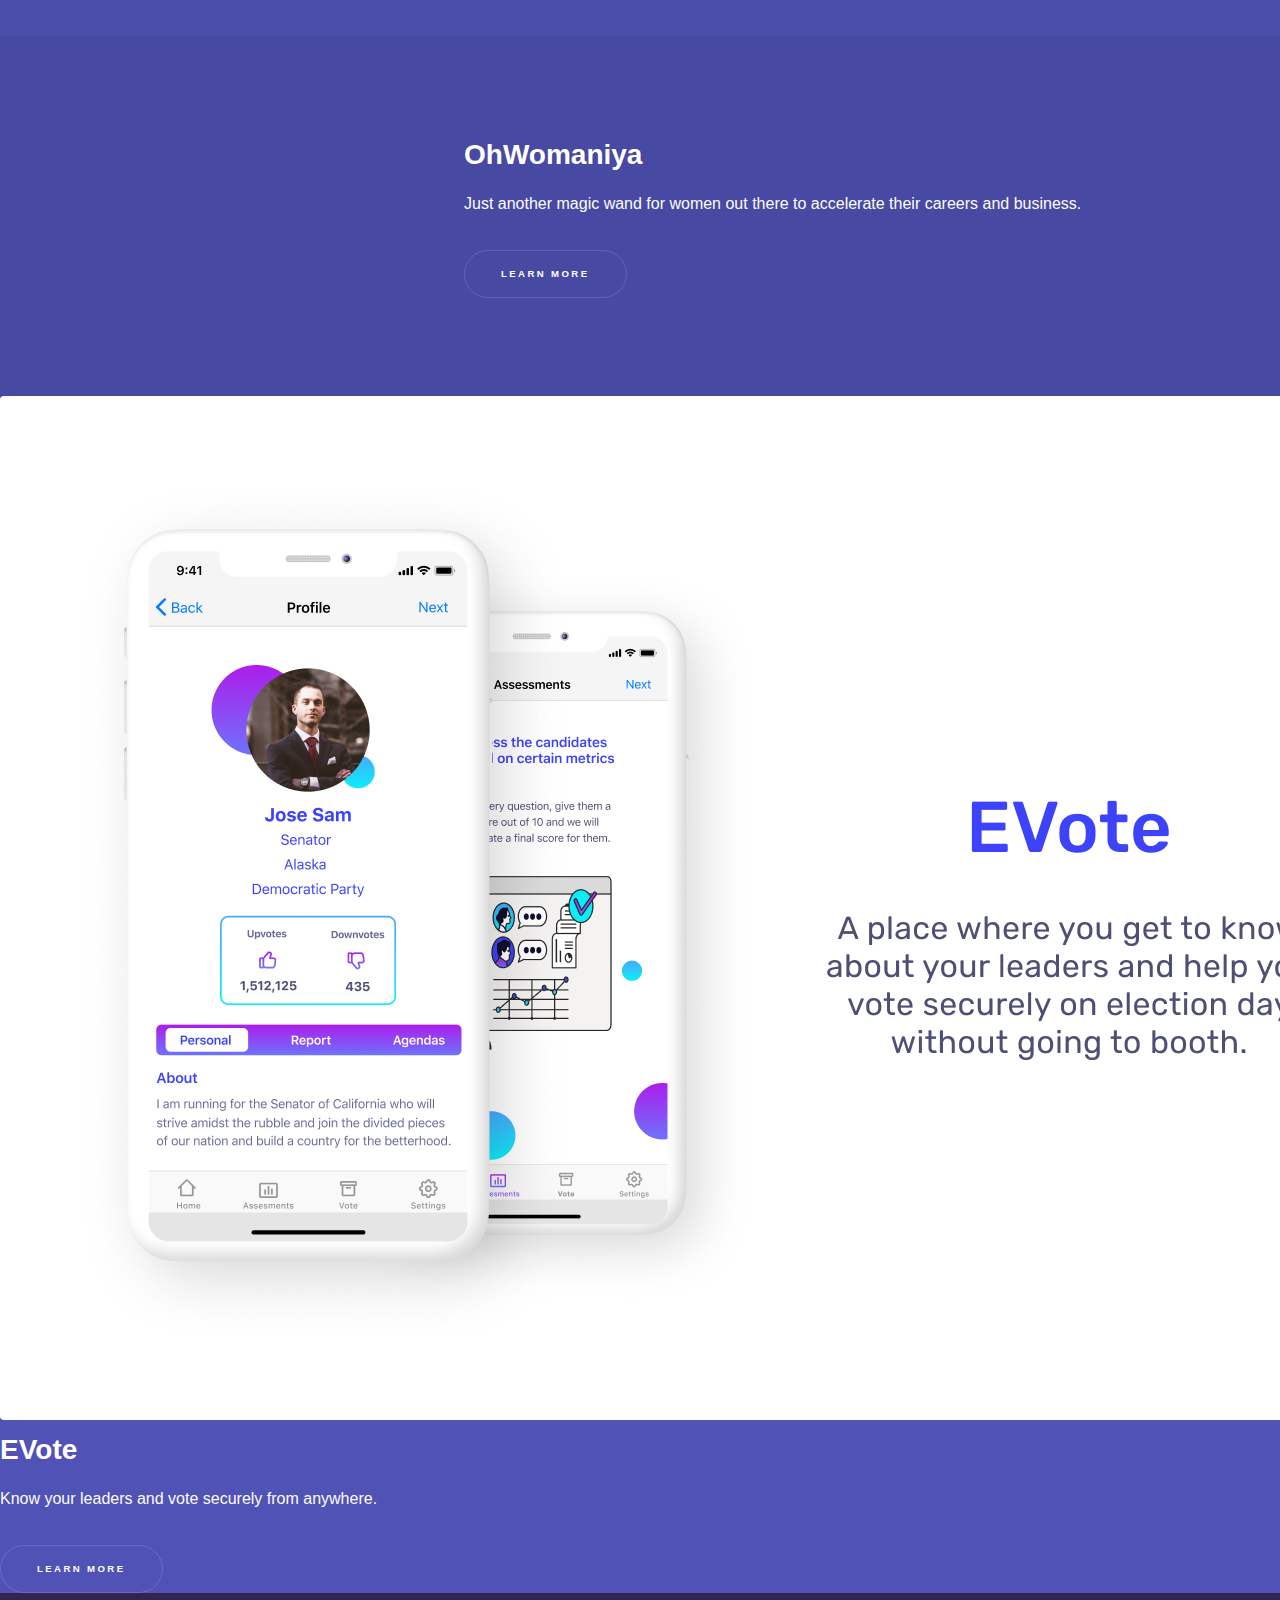
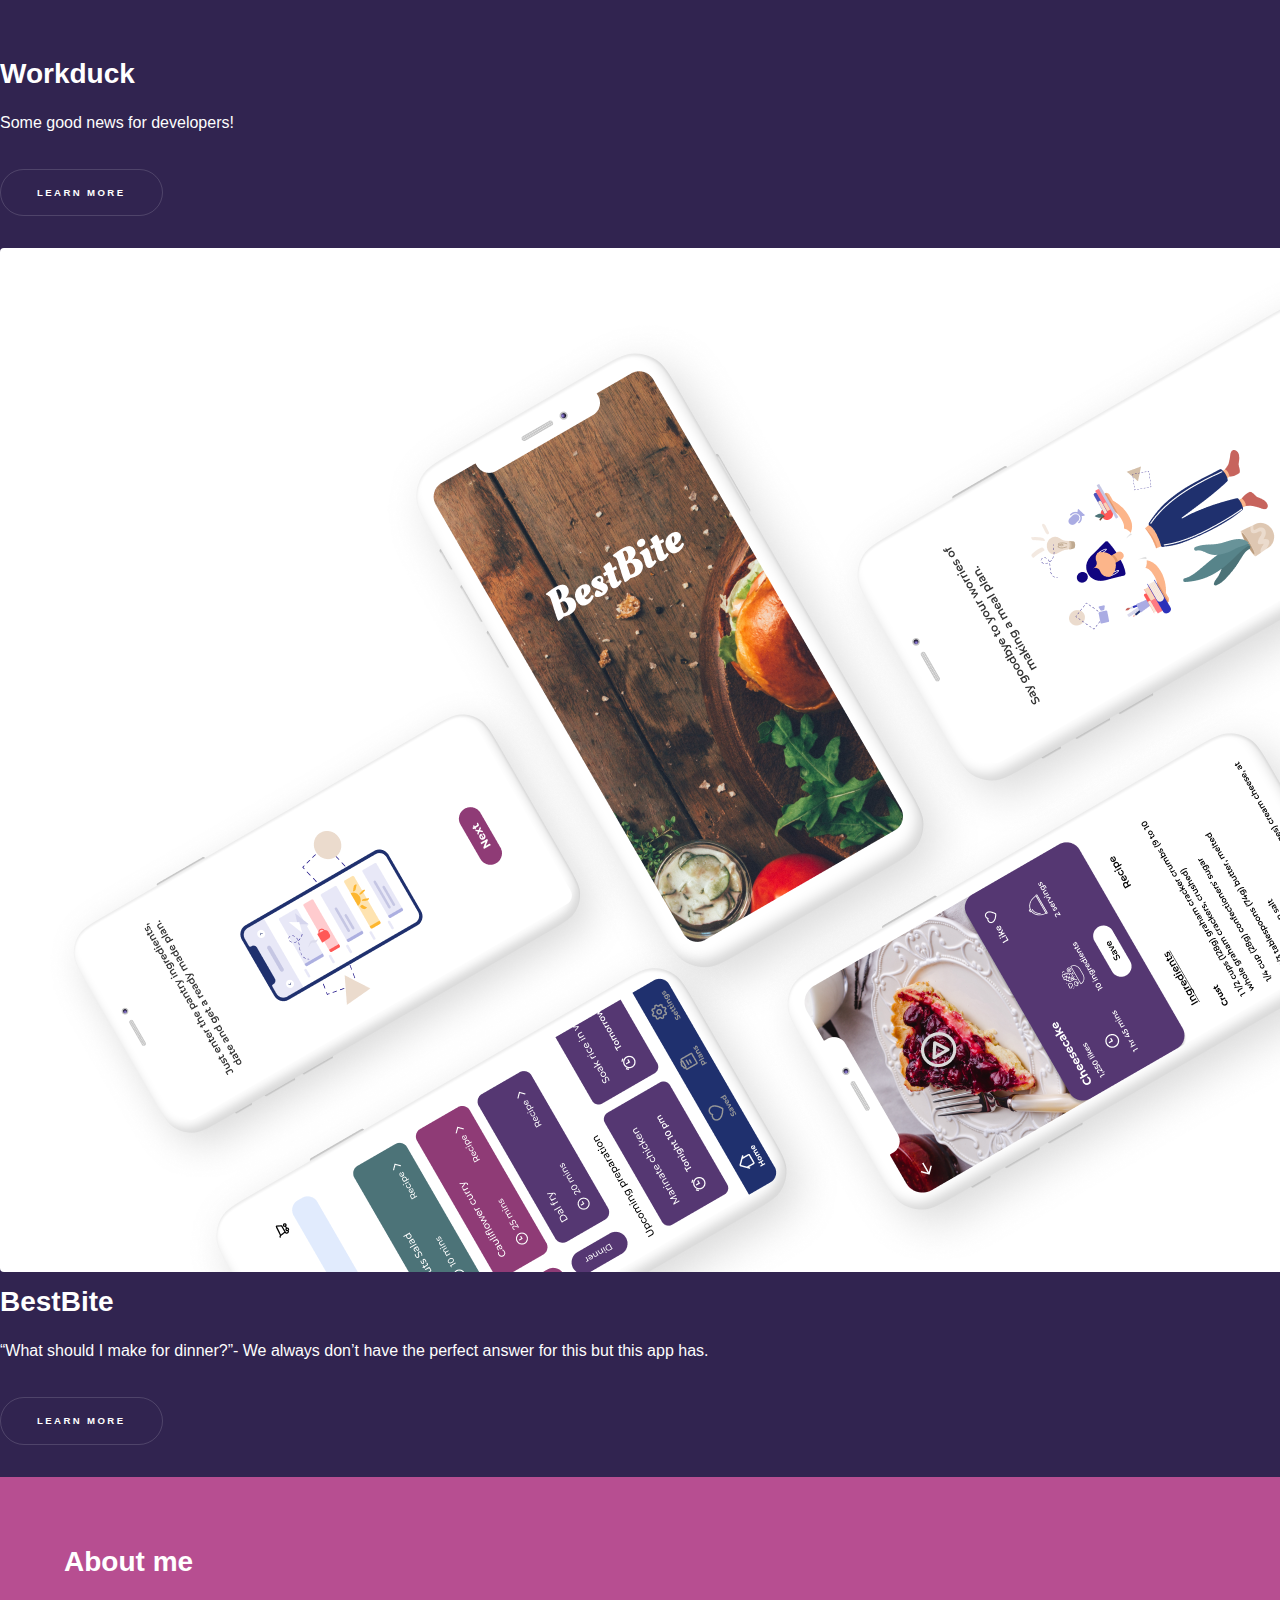
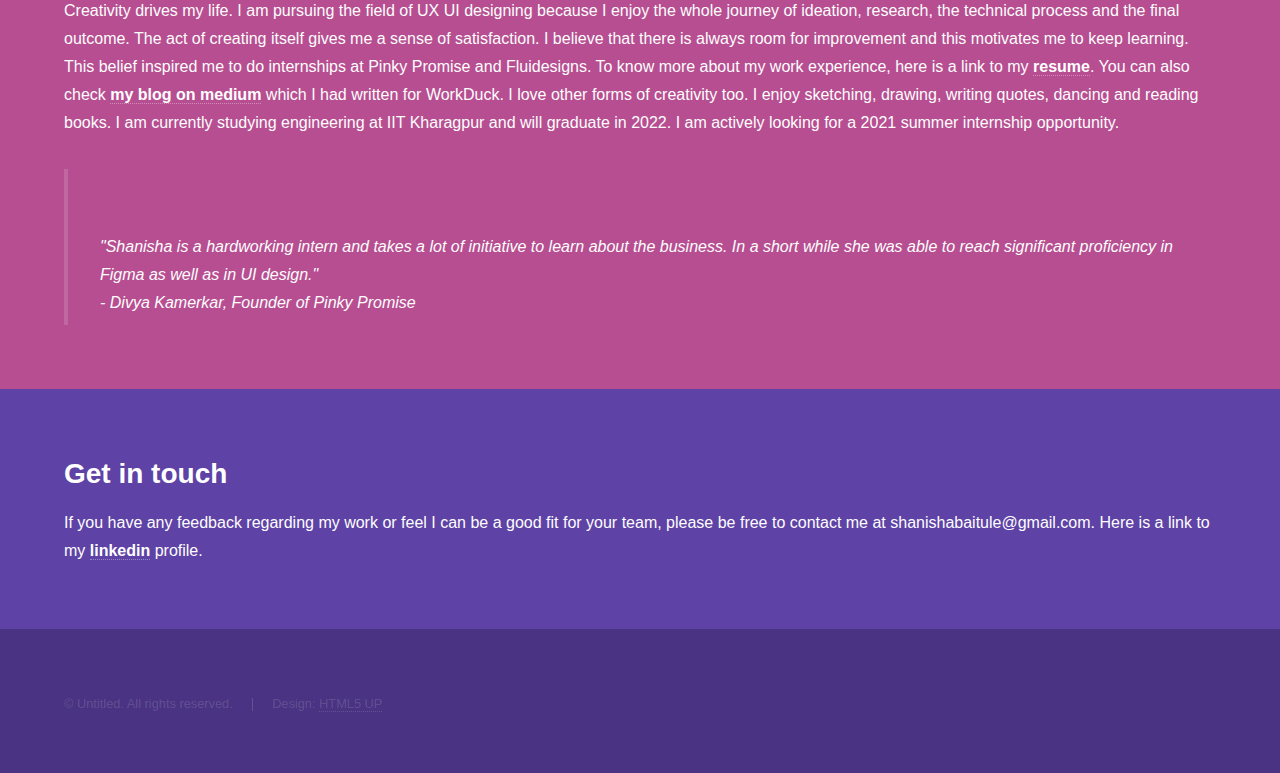
==== commit 127e2a8d: "Update index.html" ====
--- a/index.html
+++ b/index.html
@@ -47,6 +47,18 @@
 				<!-- One -->
 					<section id="one" class="wrapper style2 spotlights">
 						<section>
+							<a href="Hero.html"  class="image"><img src="images/D1.png" alt="" data-position="top center" /></a>
+							<div class="content">
+								<div class="inner">
+									<h2>The Hero App</h2>
+									<p>My first app design competition project!</p>
+									<ul class="actions">
+										<li><a href="Hero.html" class="button">Learn more</a></li>
+									</ul>
+								</div>
+							</div>
+						</section>
+						<section>
 							<a href="Trusty.html" class="image"><img src="images/HomeTrusty.jpg" alt="" data-position="center center" /></a>
 							<div class="content">
 								<div class="inner">
@@ -59,18 +71,6 @@
 							</div>
 						</section>
 						<section>
-							<a href="Hero.html"  class="image"><img src="images/D1.png" alt="" data-position="top center" /></a>
-							<div class="content">
-								<div class="inner">
-									<h2>The Hero App</h2>
-									<p>My first app design competition project!</p>
-									<ul class="actions">
-										<li><a href="Hero.html" class="button">Learn more</a></li>
-									</ul>
-								</div>
-							</div>
-						</section>
-						<section>
 							<a href="OhWomaniya.html" class="image"><img src="images/OhWomaniya1.png" alt="" data-position="right" /></a>
 							<div class="content">
 								<div class="inner">
@@ -78,6 +78,17 @@
 									<p>Just another magic wand for women out there to accelerate their careers and business.</p>
 									<ul class="actions">
 										<li><a href="OhWomaniya.html" class="button">Learn more</a></li>
+									</ul>
+								</div>
+							</div>
+						</section>
+						<a href="EVote.html" class="image"><img src="images/vote1.png" alt="" data-position="right" /></a>
+							<div class="content">
+								<div class="inner">
+									<h2>EVote</h2>
+									<p>Know your leaders and vote securely from anywhere.</p>
+									<ul class="actions">
+										<li><a href="EVote.html" class="button">Learn more</a></li>
 									</ul>
 								</div>
 							</div>
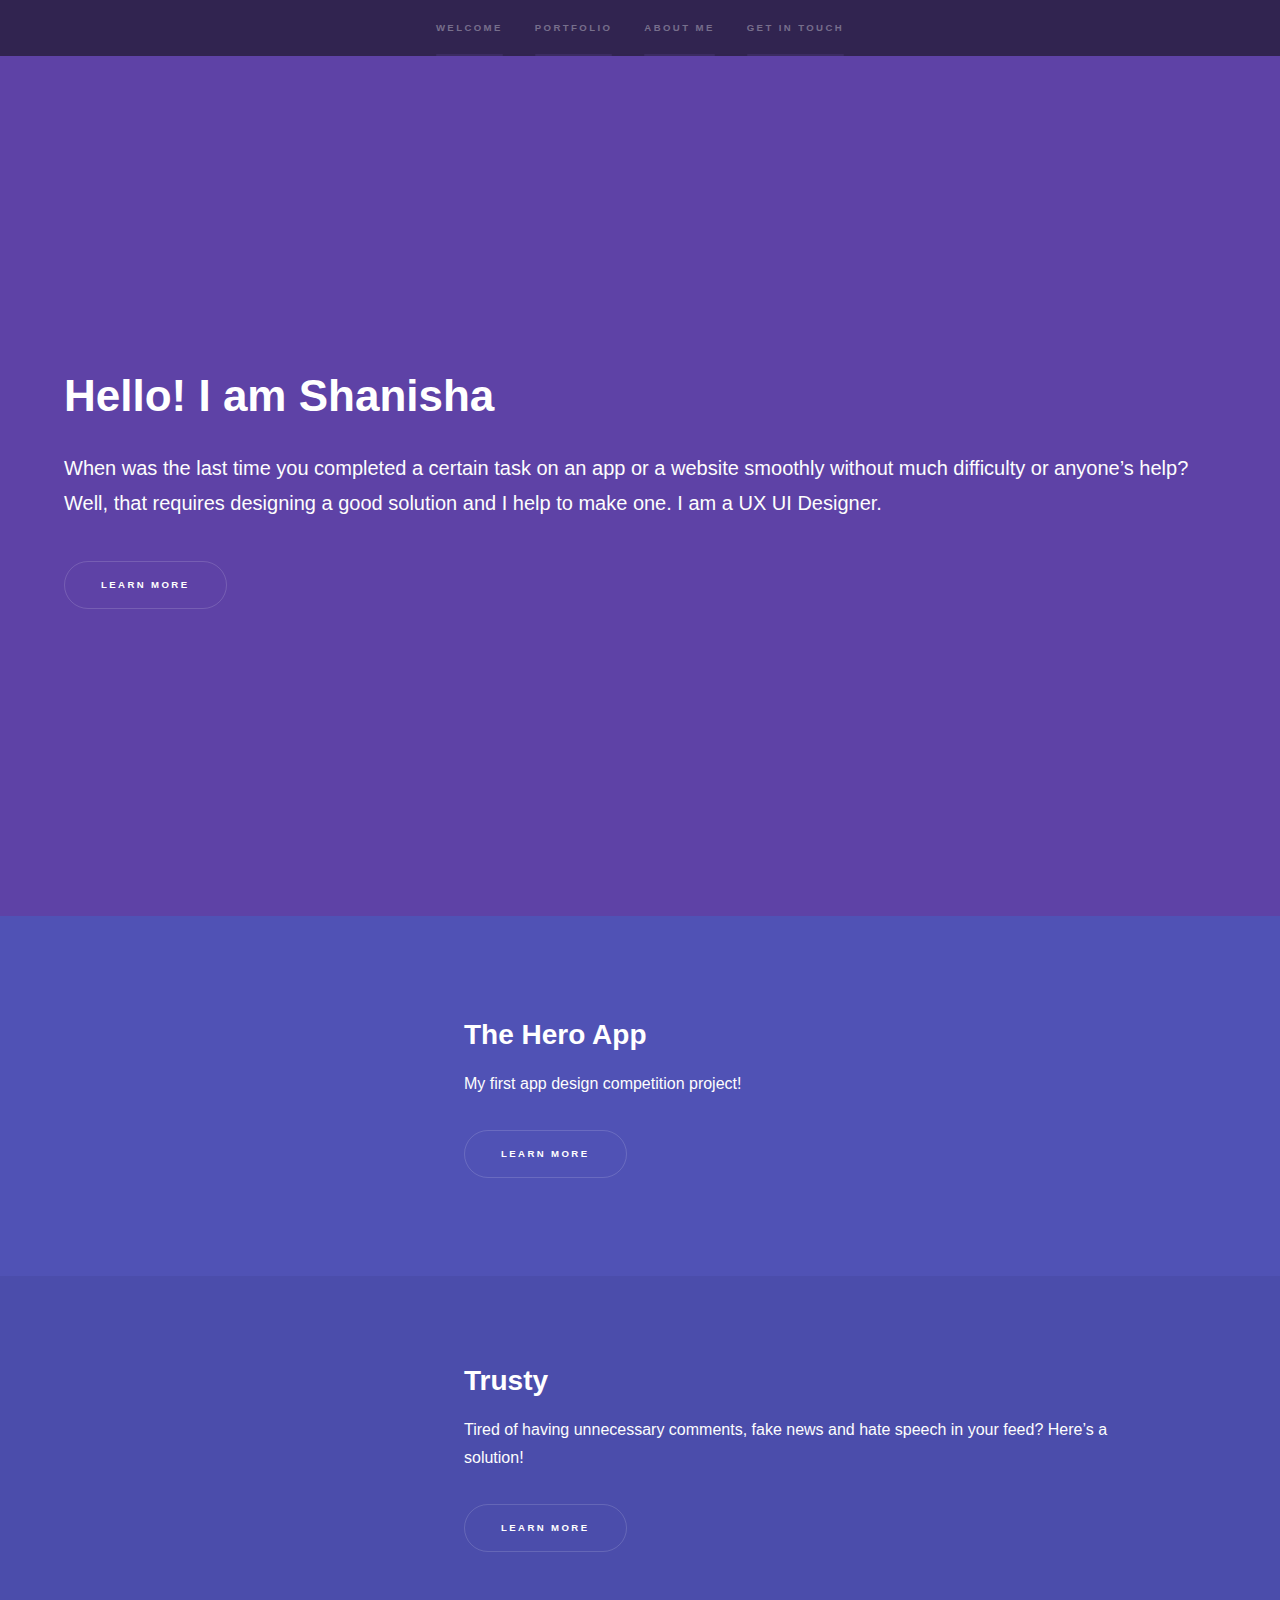
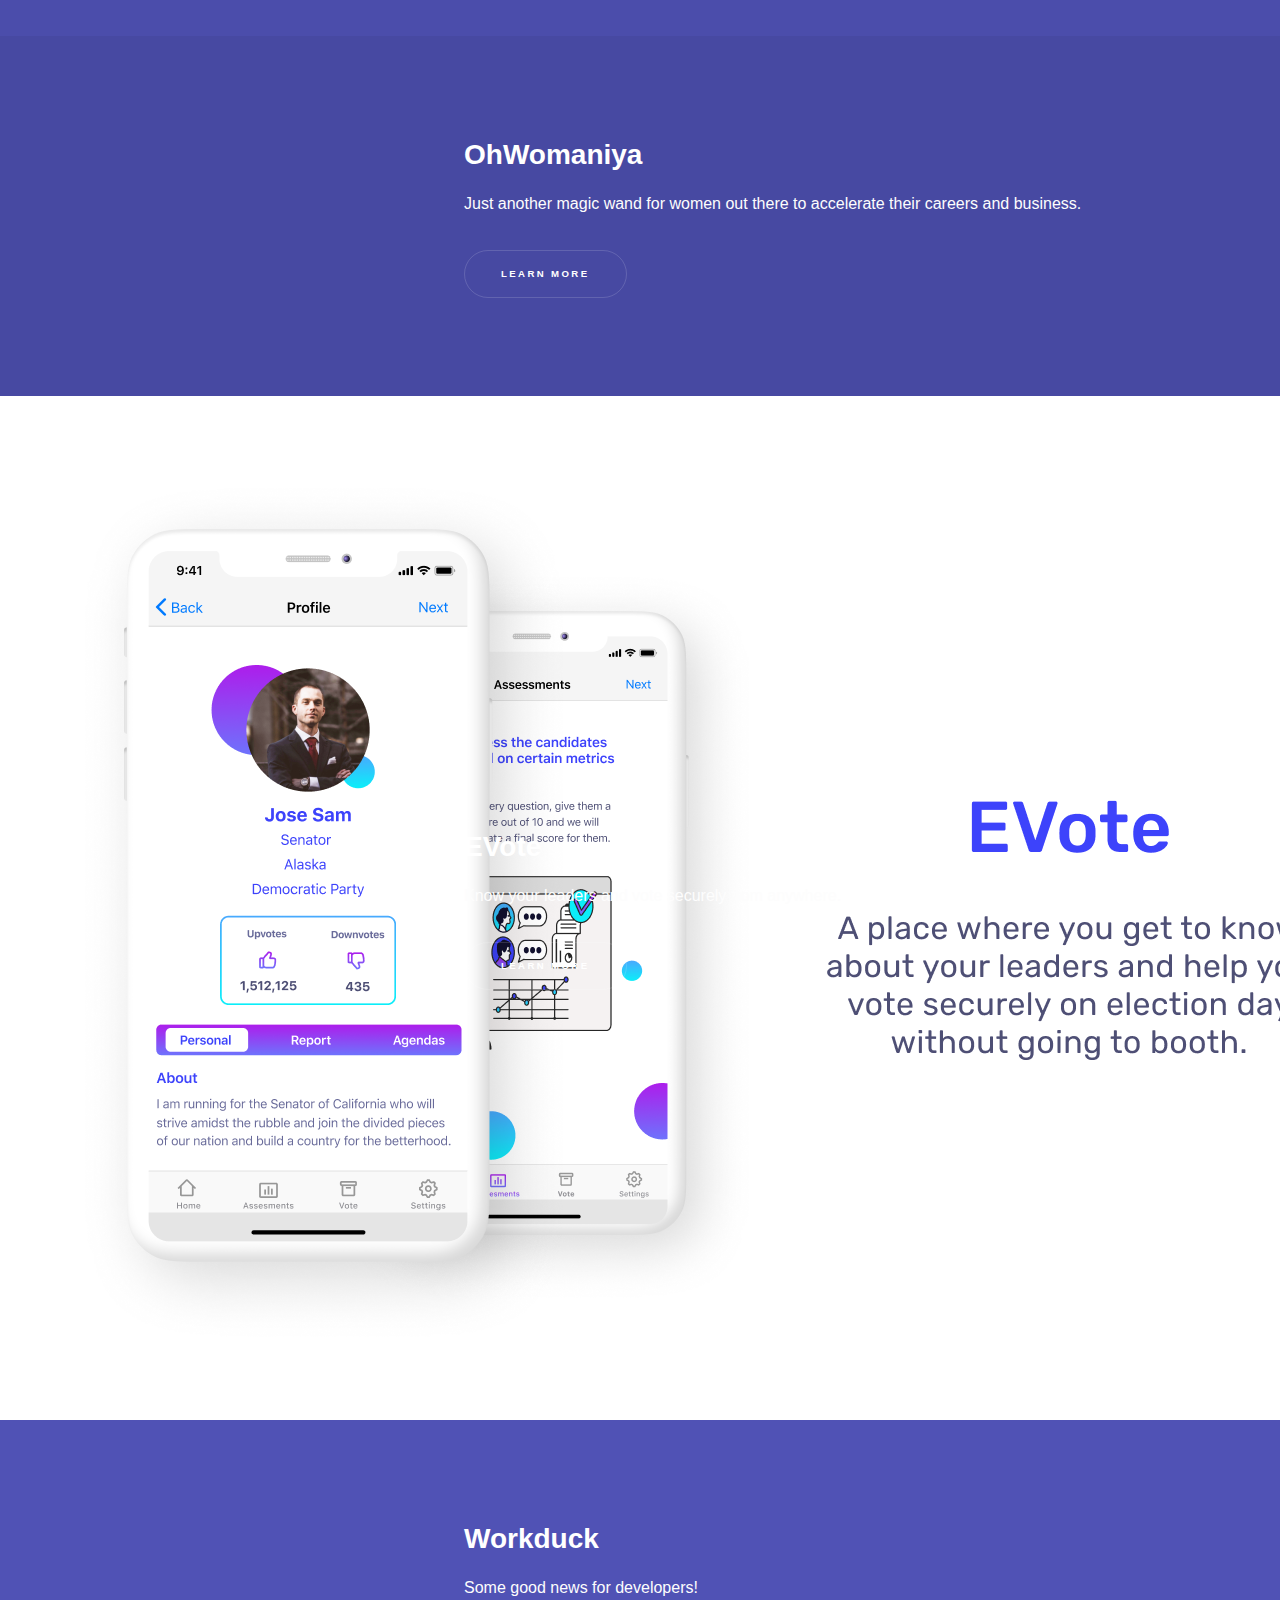
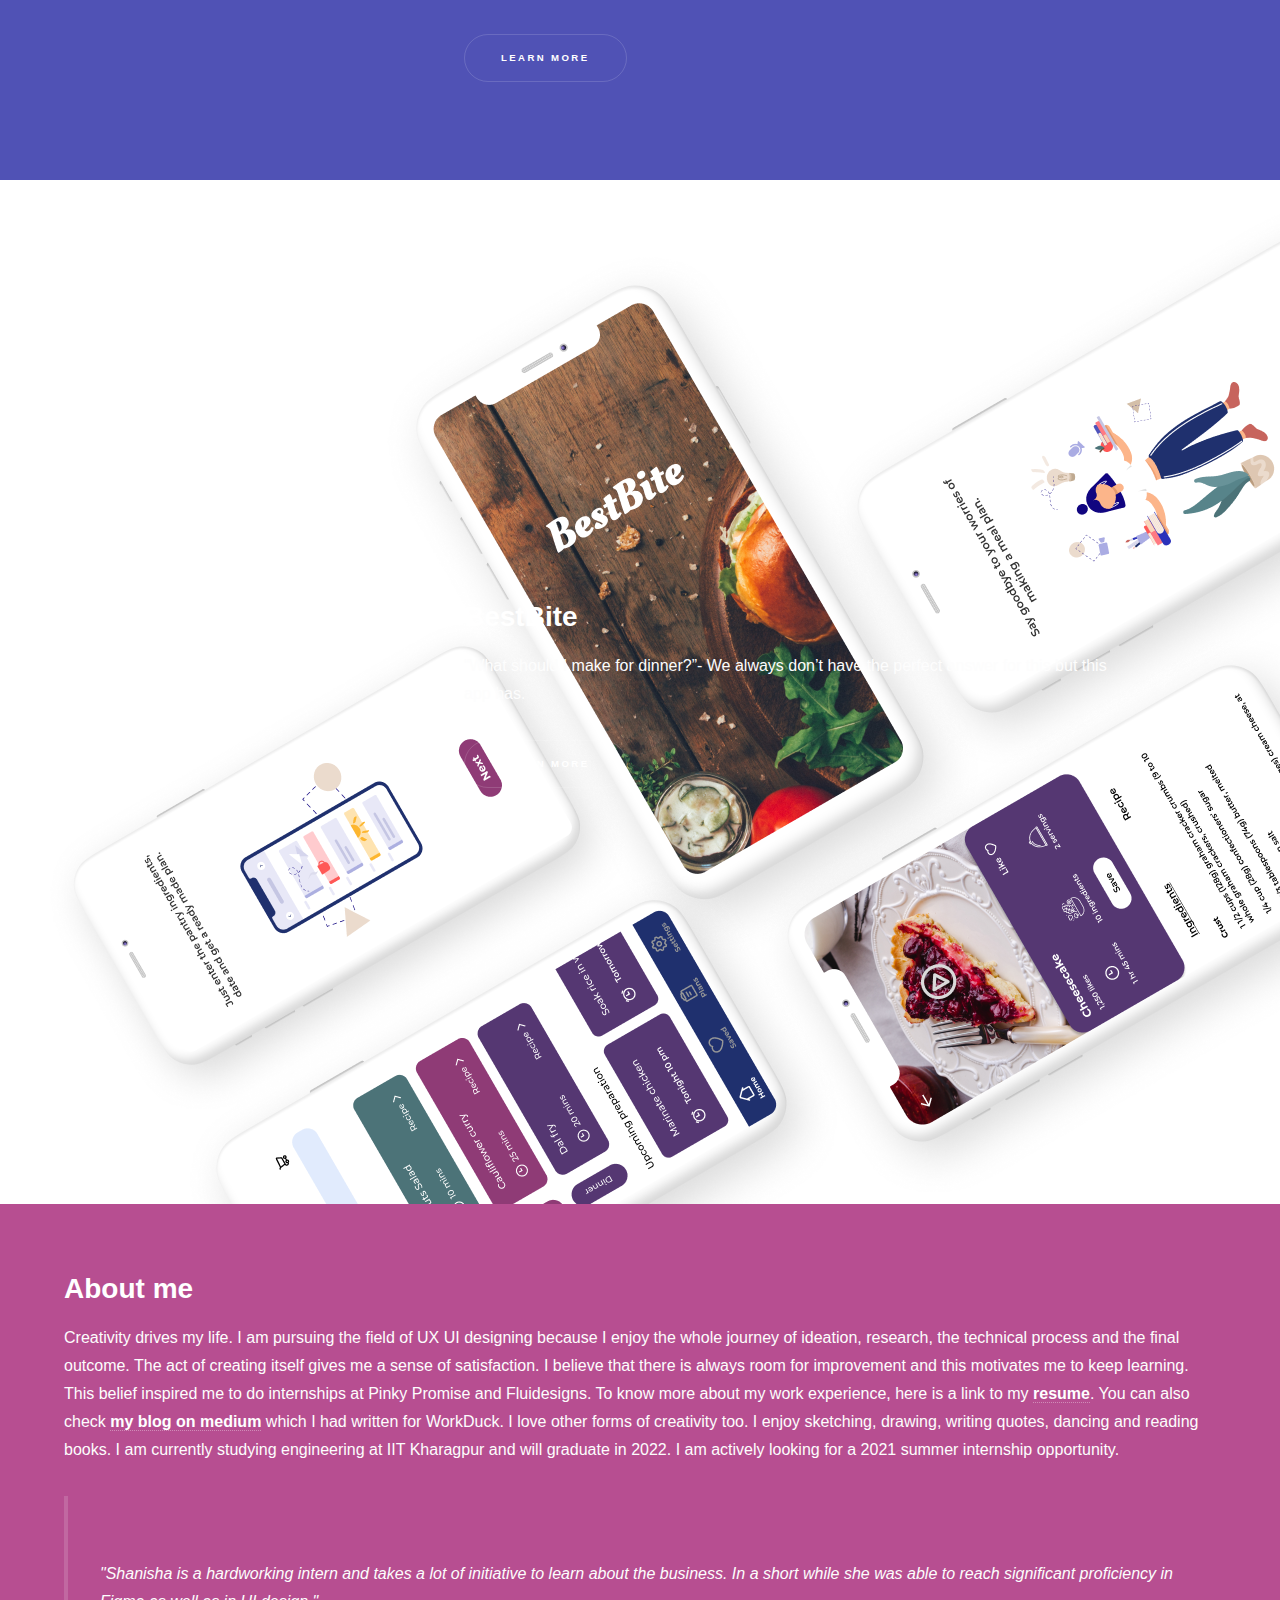
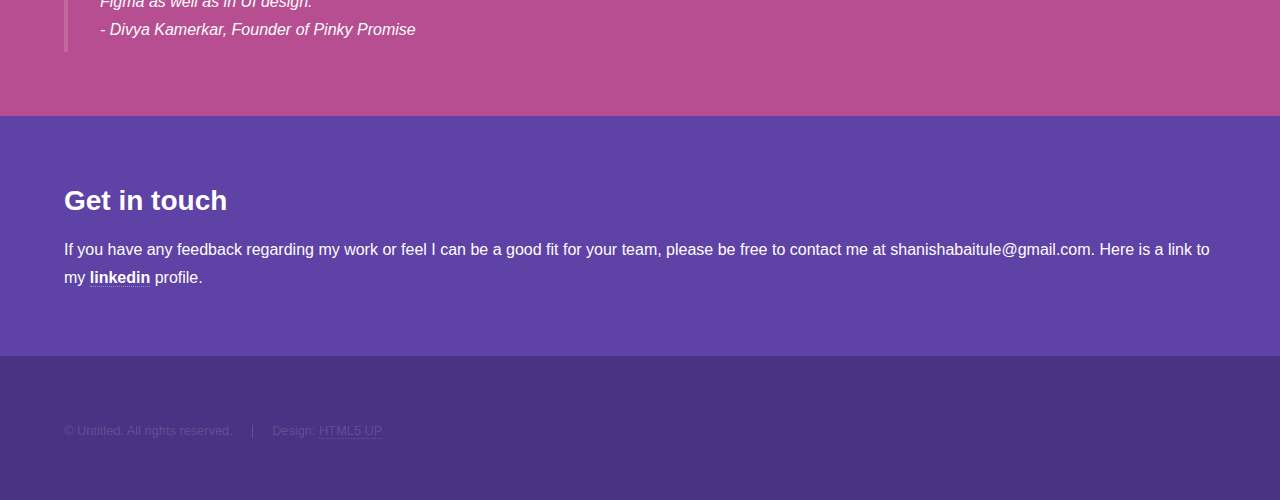
==== commit 146f4040: "Update index.html" ====
--- a/index.html
+++ b/index.html
@@ -82,6 +82,7 @@
 								</div>
 							</div>
 						</section>
+						<section>
 						<a href="EVote.html" class="image"><img src="images/vote1.png" alt="" data-position="right" /></a>
 							<div class="content">
 								<div class="inner">
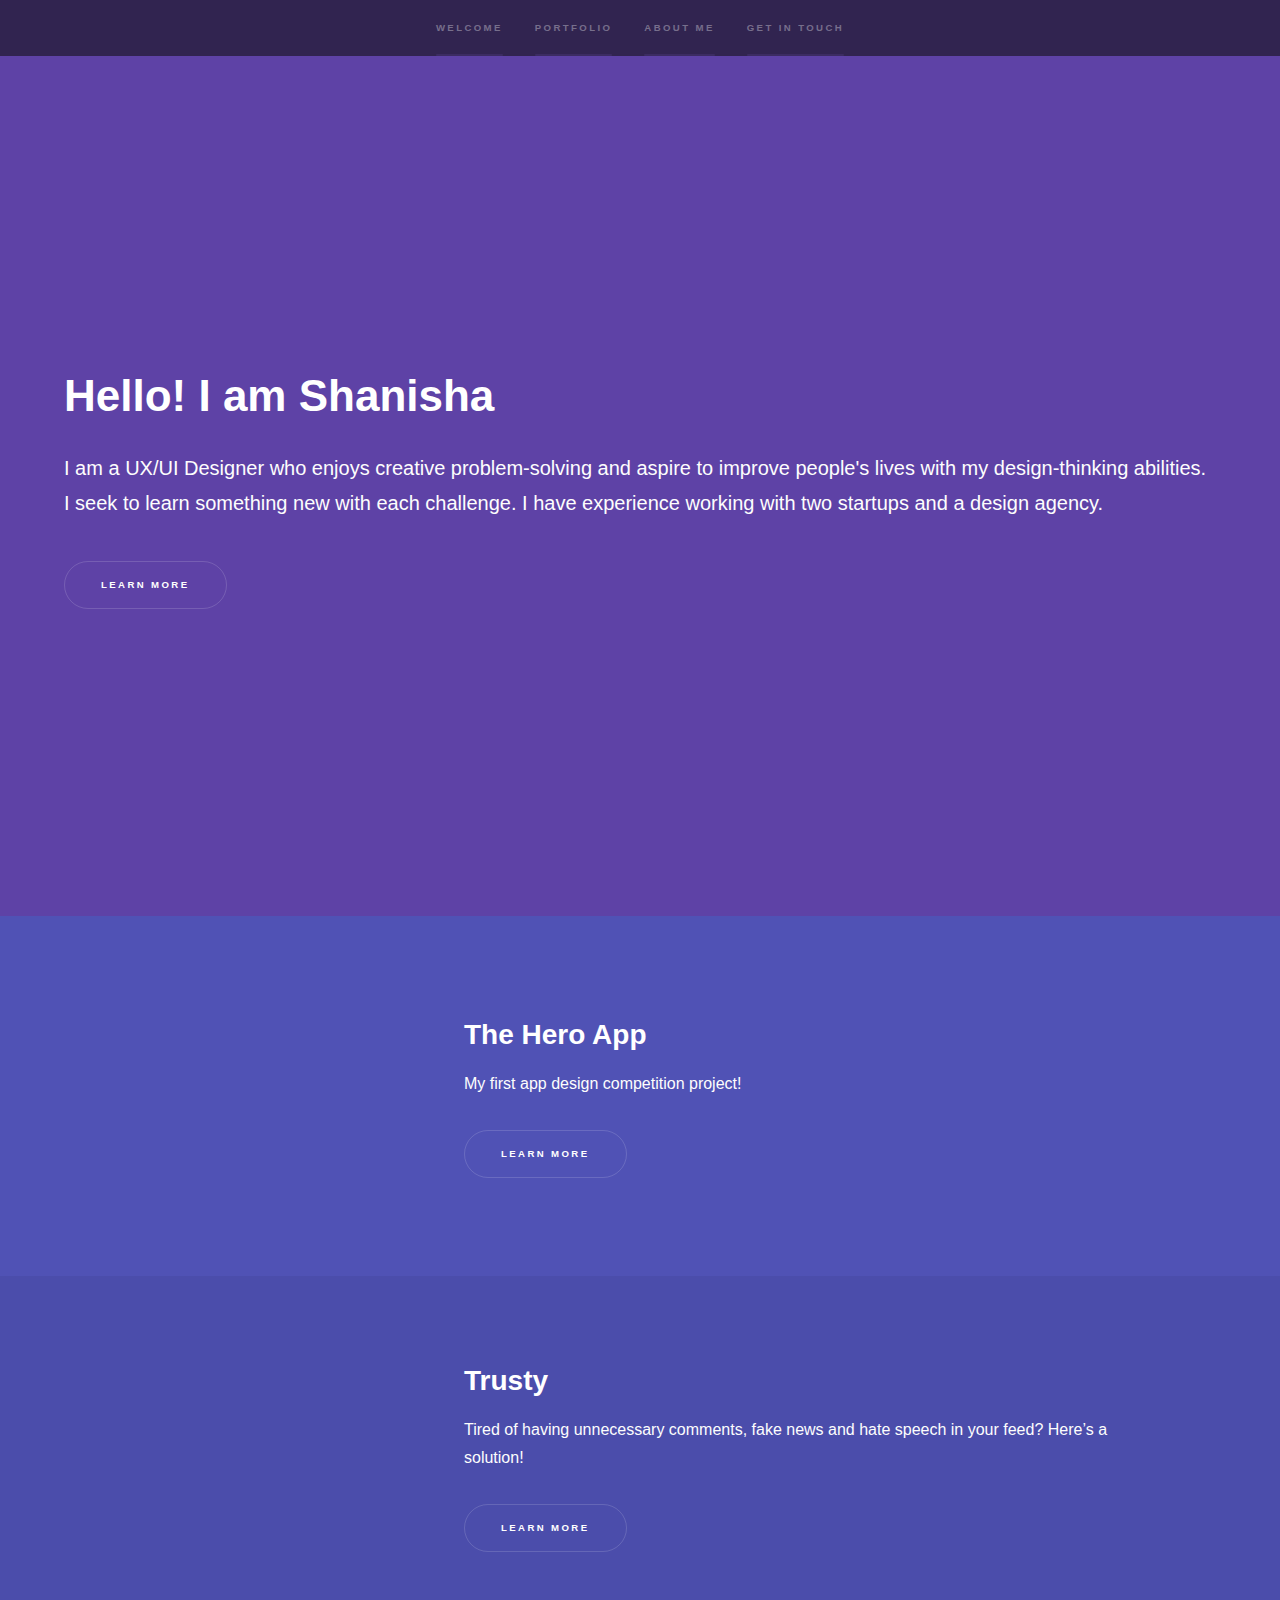
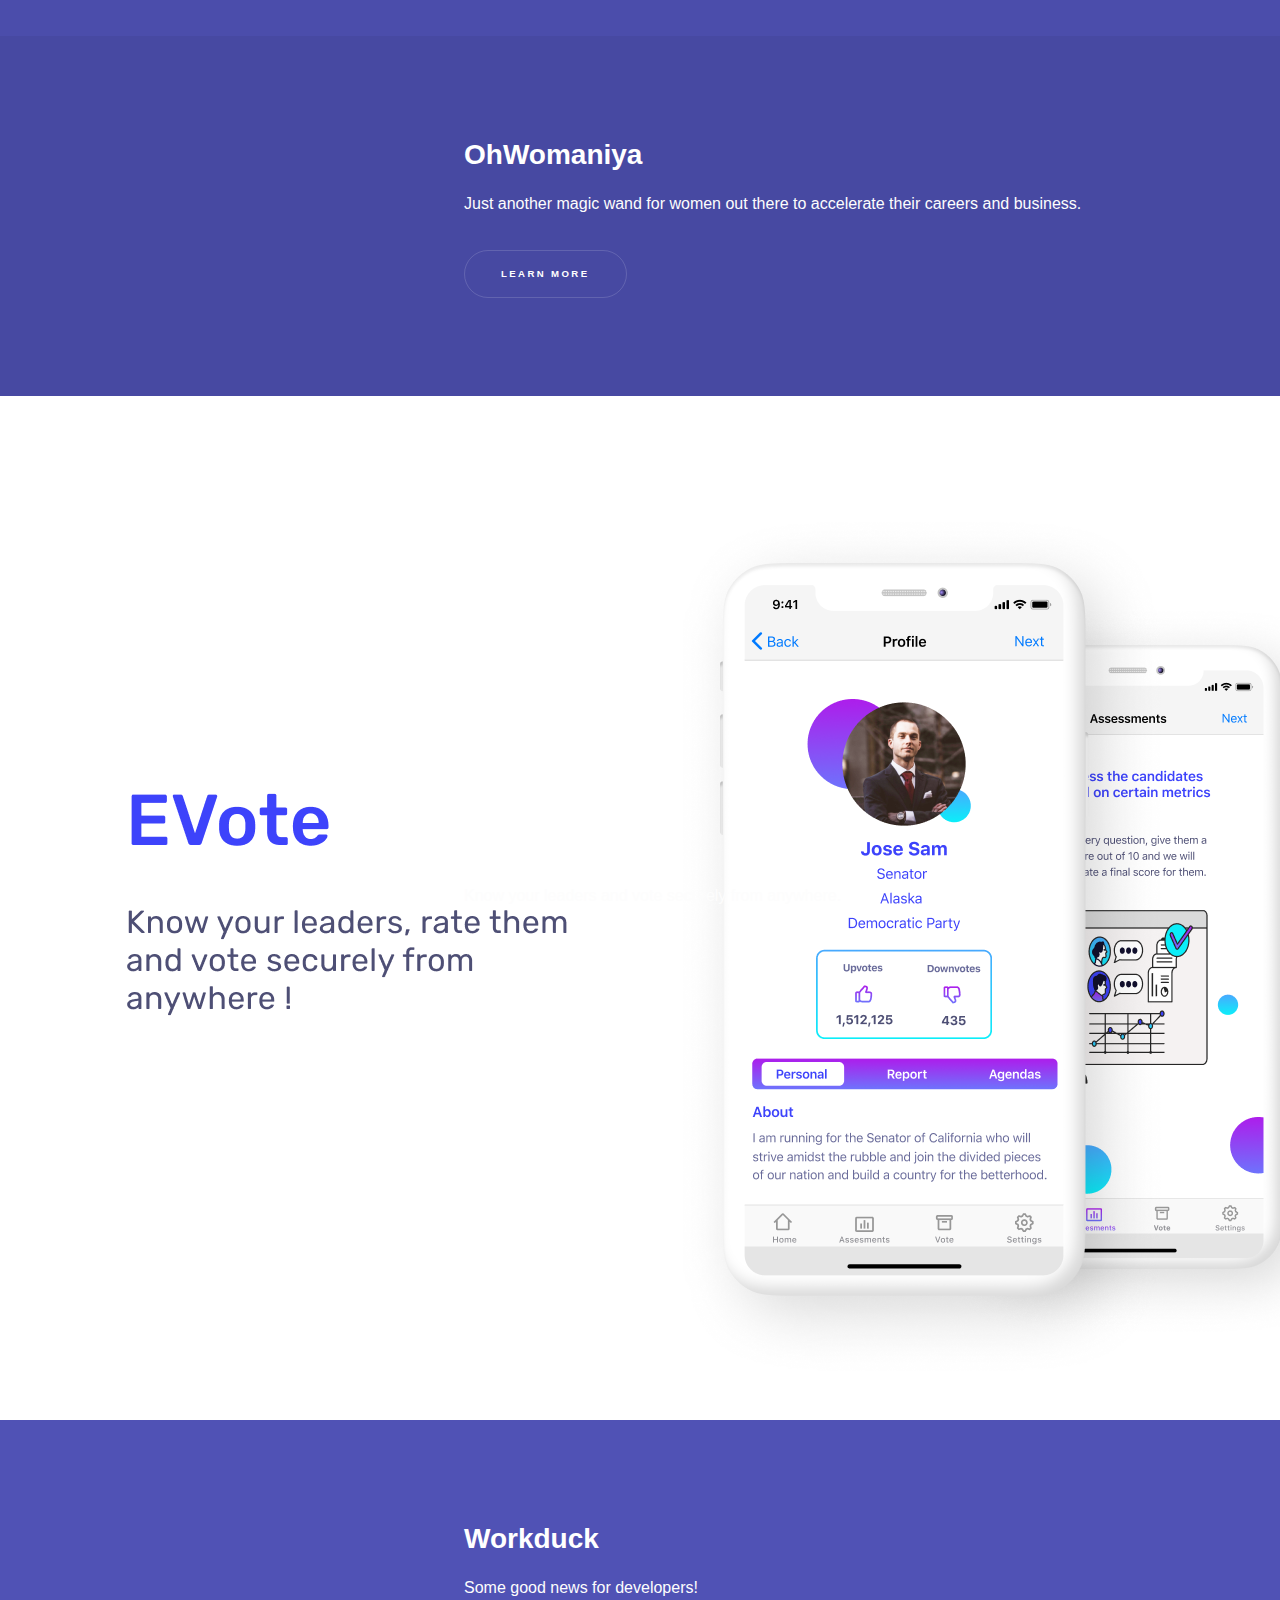
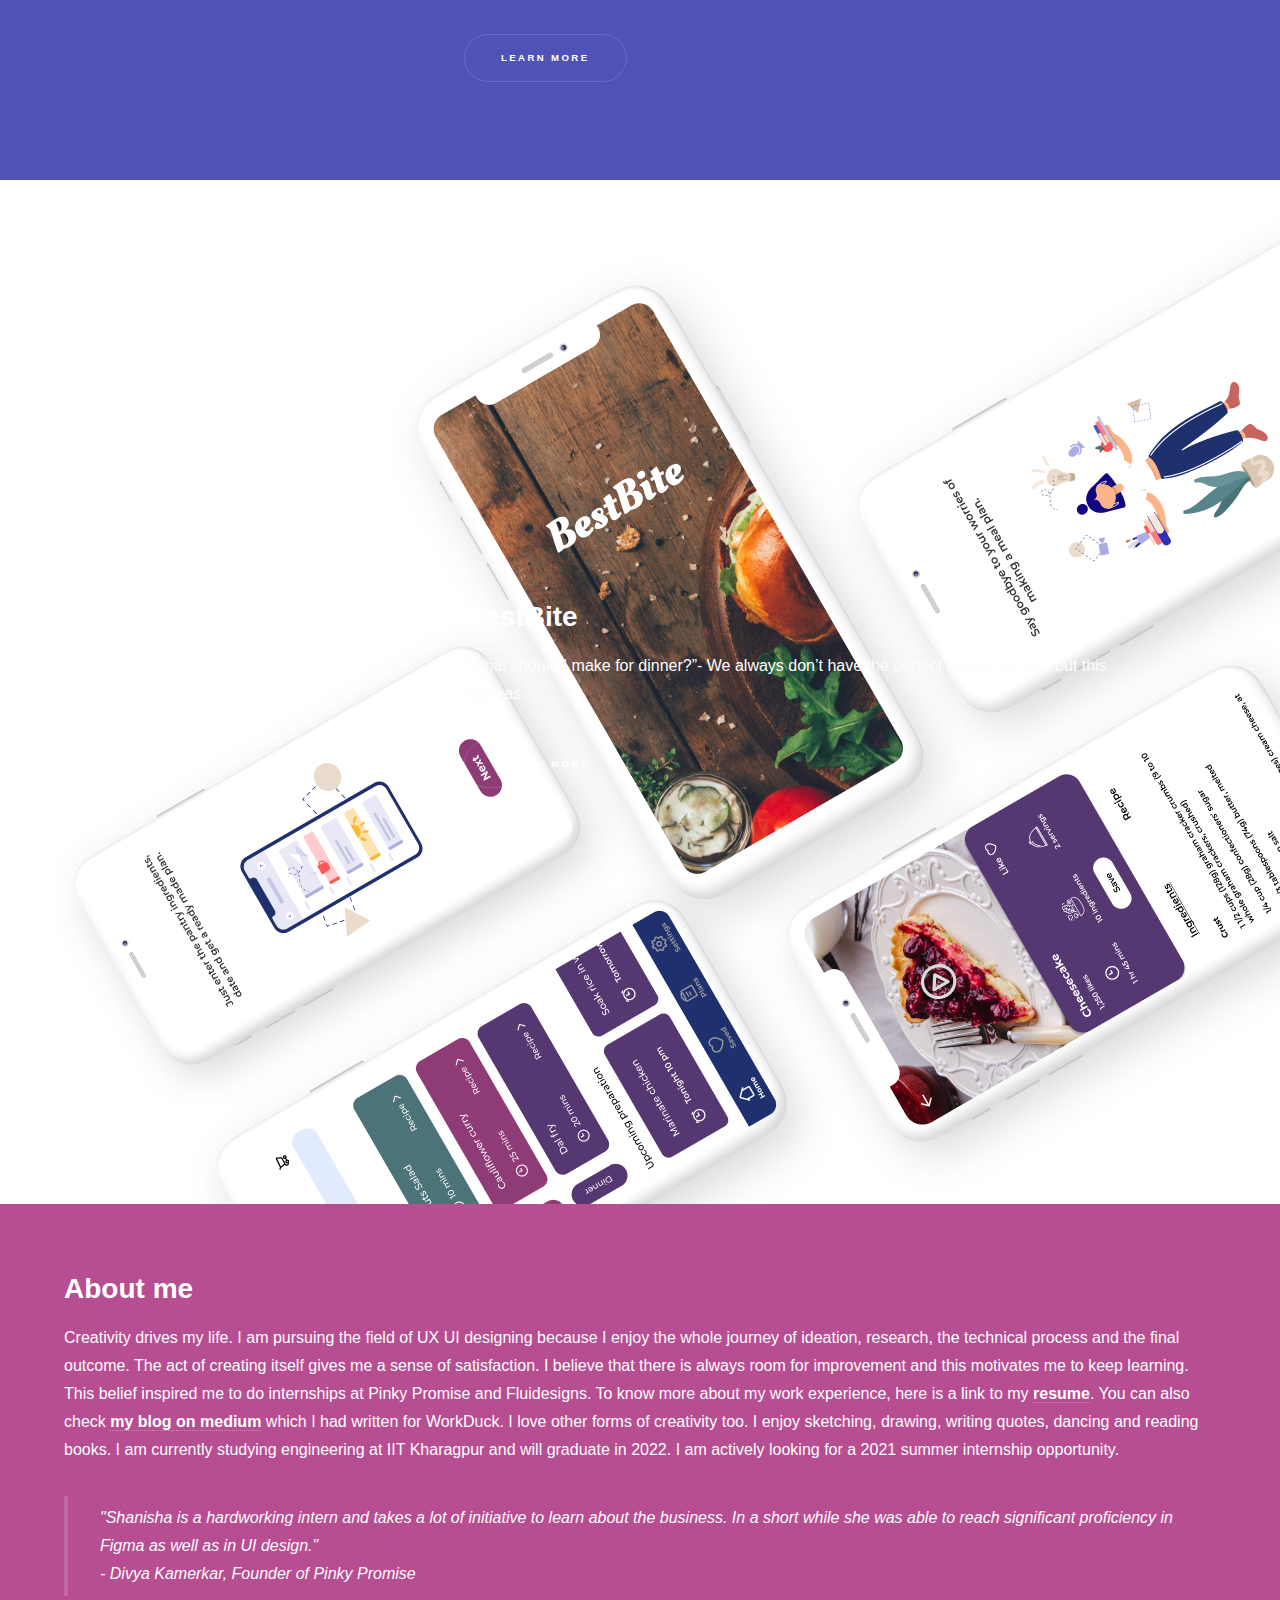
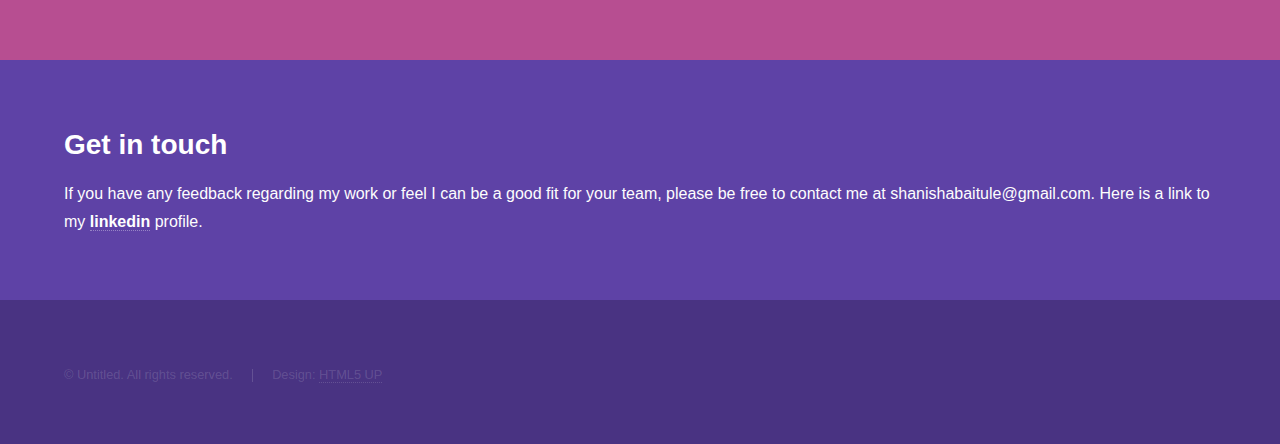
==== commit 6cc4dc6c: "Update index.html" ====
--- a/index.html
+++ b/index.html
@@ -37,7 +37,7 @@
 					<section id="intro" class="wrapper style1 fullscreen fade-up">
 						<div class="inner"> 
 							<h1>Hello! I am Shanisha</h1>
-							<p>When was the last time you completed a certain task on an app or a website smoothly without much difficulty or anyone’s help? Well, that requires designing a good solution and I help to make one. I am a UX UI Designer.</p>
+							<p> I am a UX/UI Designer who enjoys creative problem-solving and aspire to improve people's lives with my design-thinking abilities. I seek to learn something new with each challenge. I have experience working with two startups and a design agency.</p>
 							<ul class="actions">
 								<li><a href="#one" class="button scrolly">Learn more</a></li>
 							</ul>
@@ -126,7 +126,7 @@
 							<h2>About me</h2>
 							<p> Creativity drives my life.  I am pursuing the field of UX UI designing because I enjoy the whole journey of ideation, research, the technical process and the final outcome. The act of creating itself gives me a sense of satisfaction. I believe that there is always room for improvement and this motivates me to keep learning. This belief inspired me to do internships at Pinky Promise and Fluidesigns. To know more about my work experience, here is a link to my <a href="https://drive.google.com/file/d/1KGHgN6KdCqCjbi0jK_EjTAxHr0Nvwgxw/view?usp=sharing" target= "_blank"><b>resume</b></a>. You can also check <a href= https://medium.com/workduck-in/a-quick-checklist-for-ui-ad229005884d target= "_blank"><b>my blog on medium</b></a> which I had written for WorkDuck. I love other forms of creativity too. I enjoy sketching, drawing, writing quotes, dancing and reading books.
   I am currently studying engineering at IIT Kharagpur and will graduate in 2022. I am actively looking for a 2021 summer internship opportunity.</p>
-							<blockquote><br></br>"Shanisha is a hardworking intern and takes a lot of initiative to learn about the business. In a short while she was able to reach significant proficiency in Figma as well as in UI design." <br> - Divya Kamerkar, Founder of Pinky Promise </br>
+							<blockquote>"Shanisha is a hardworking intern and takes a lot of initiative to learn about the business. In a short while she was able to reach significant proficiency in Figma as well as in UI design." <br> - Divya Kamerkar, Founder of Pinky Promise </br>
 									</blockquote>
 						</div>
 					</section>
